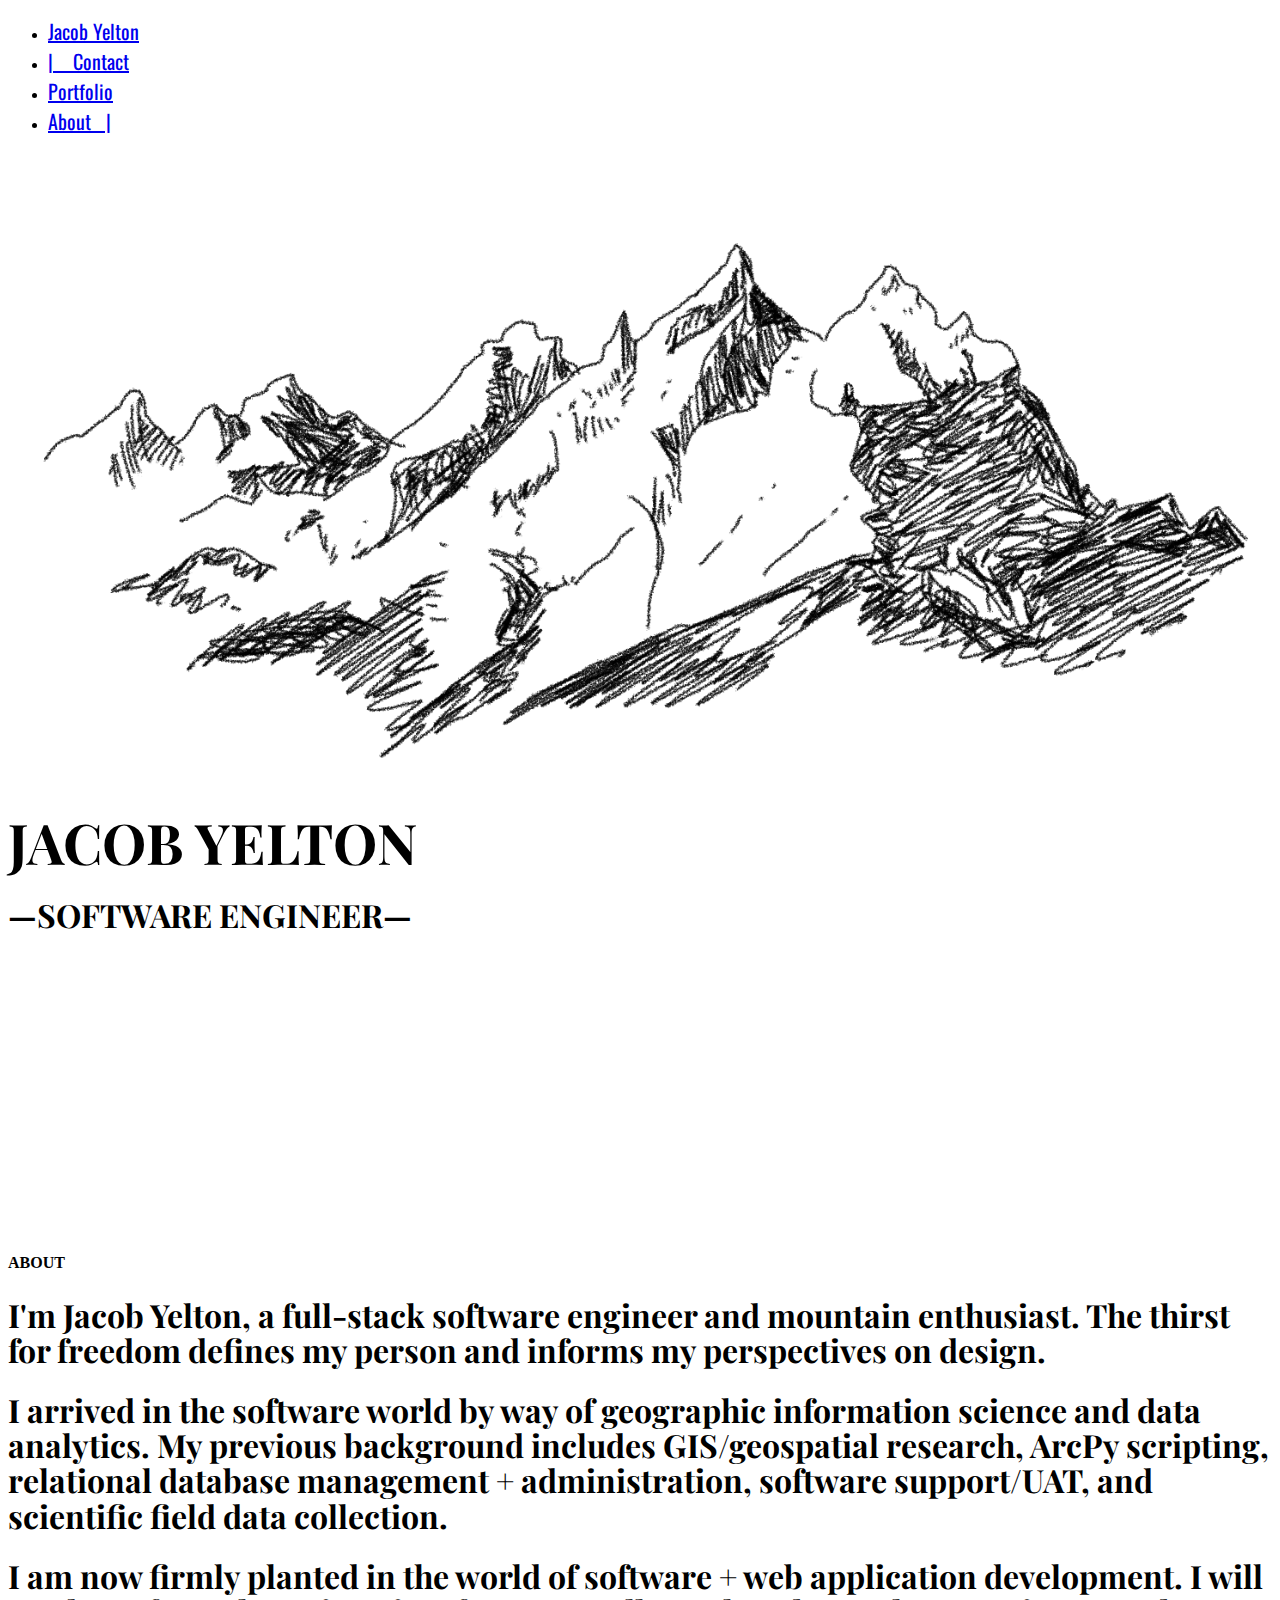
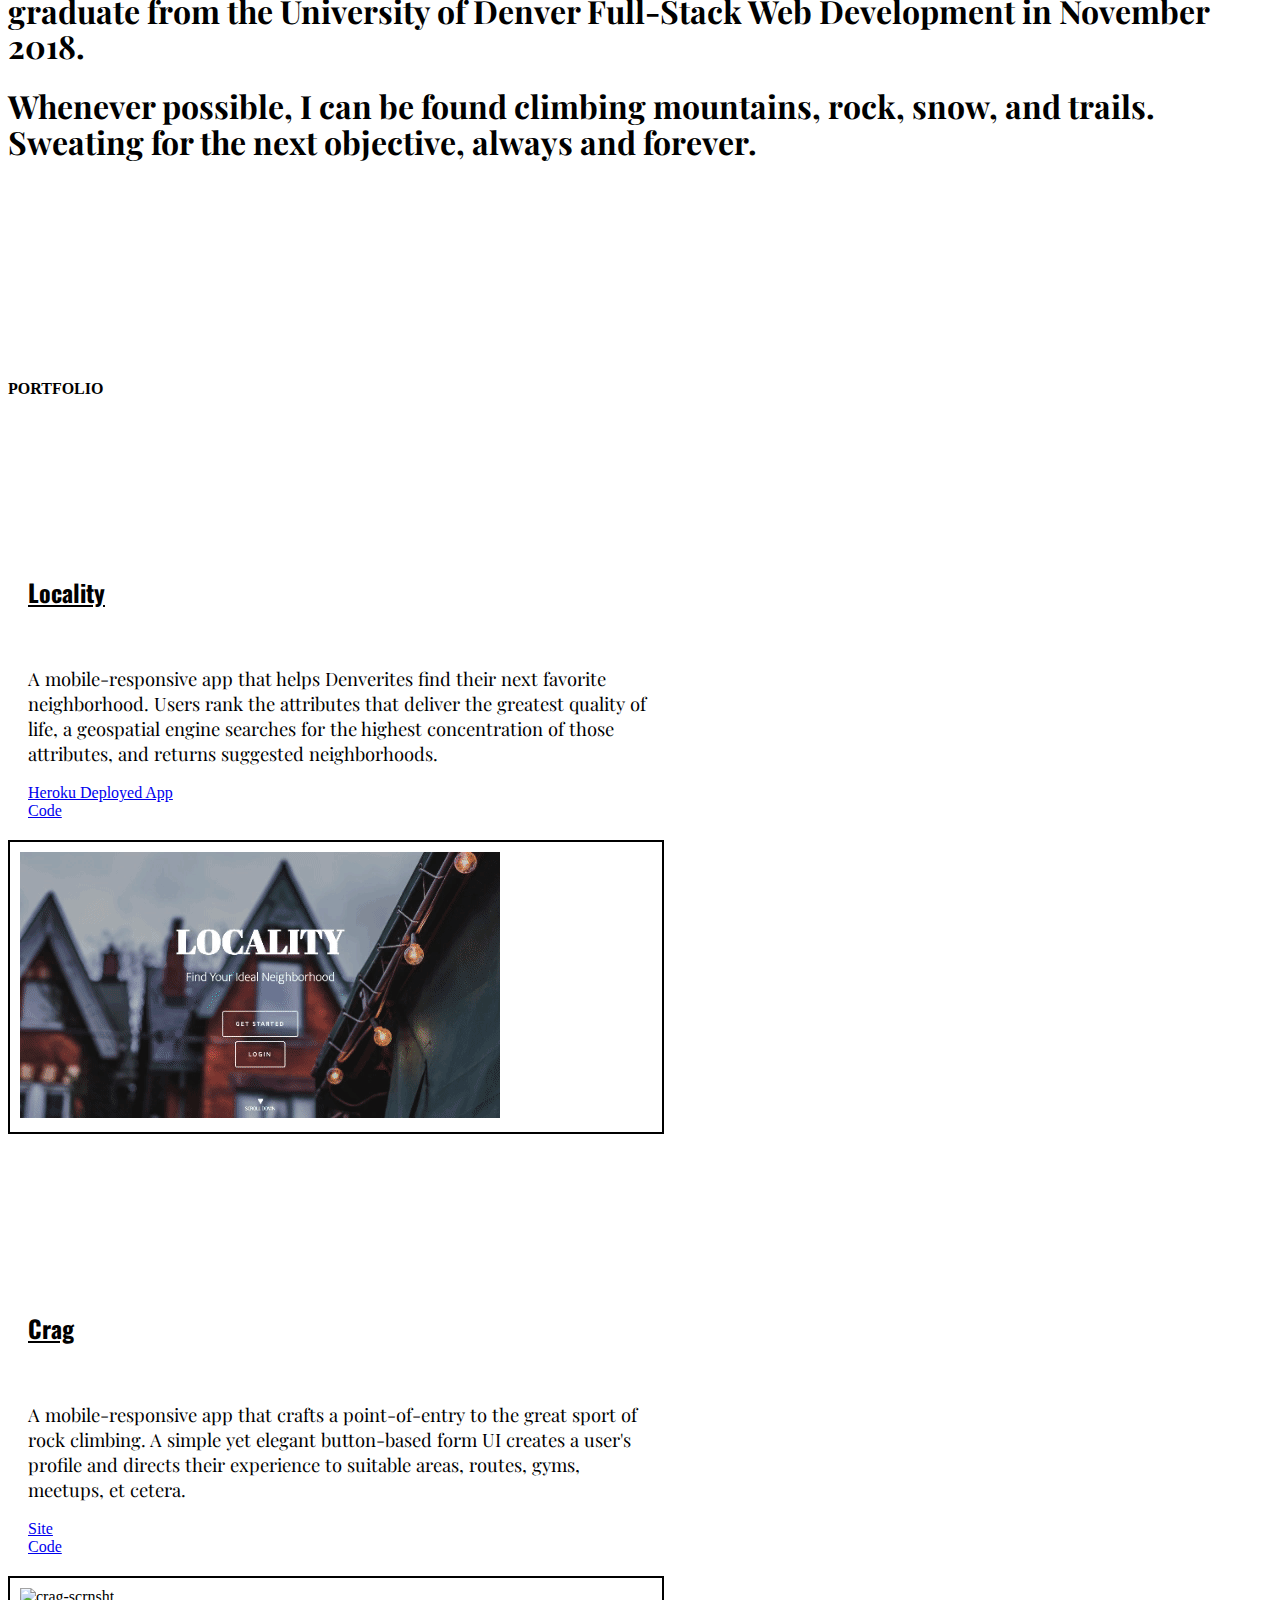
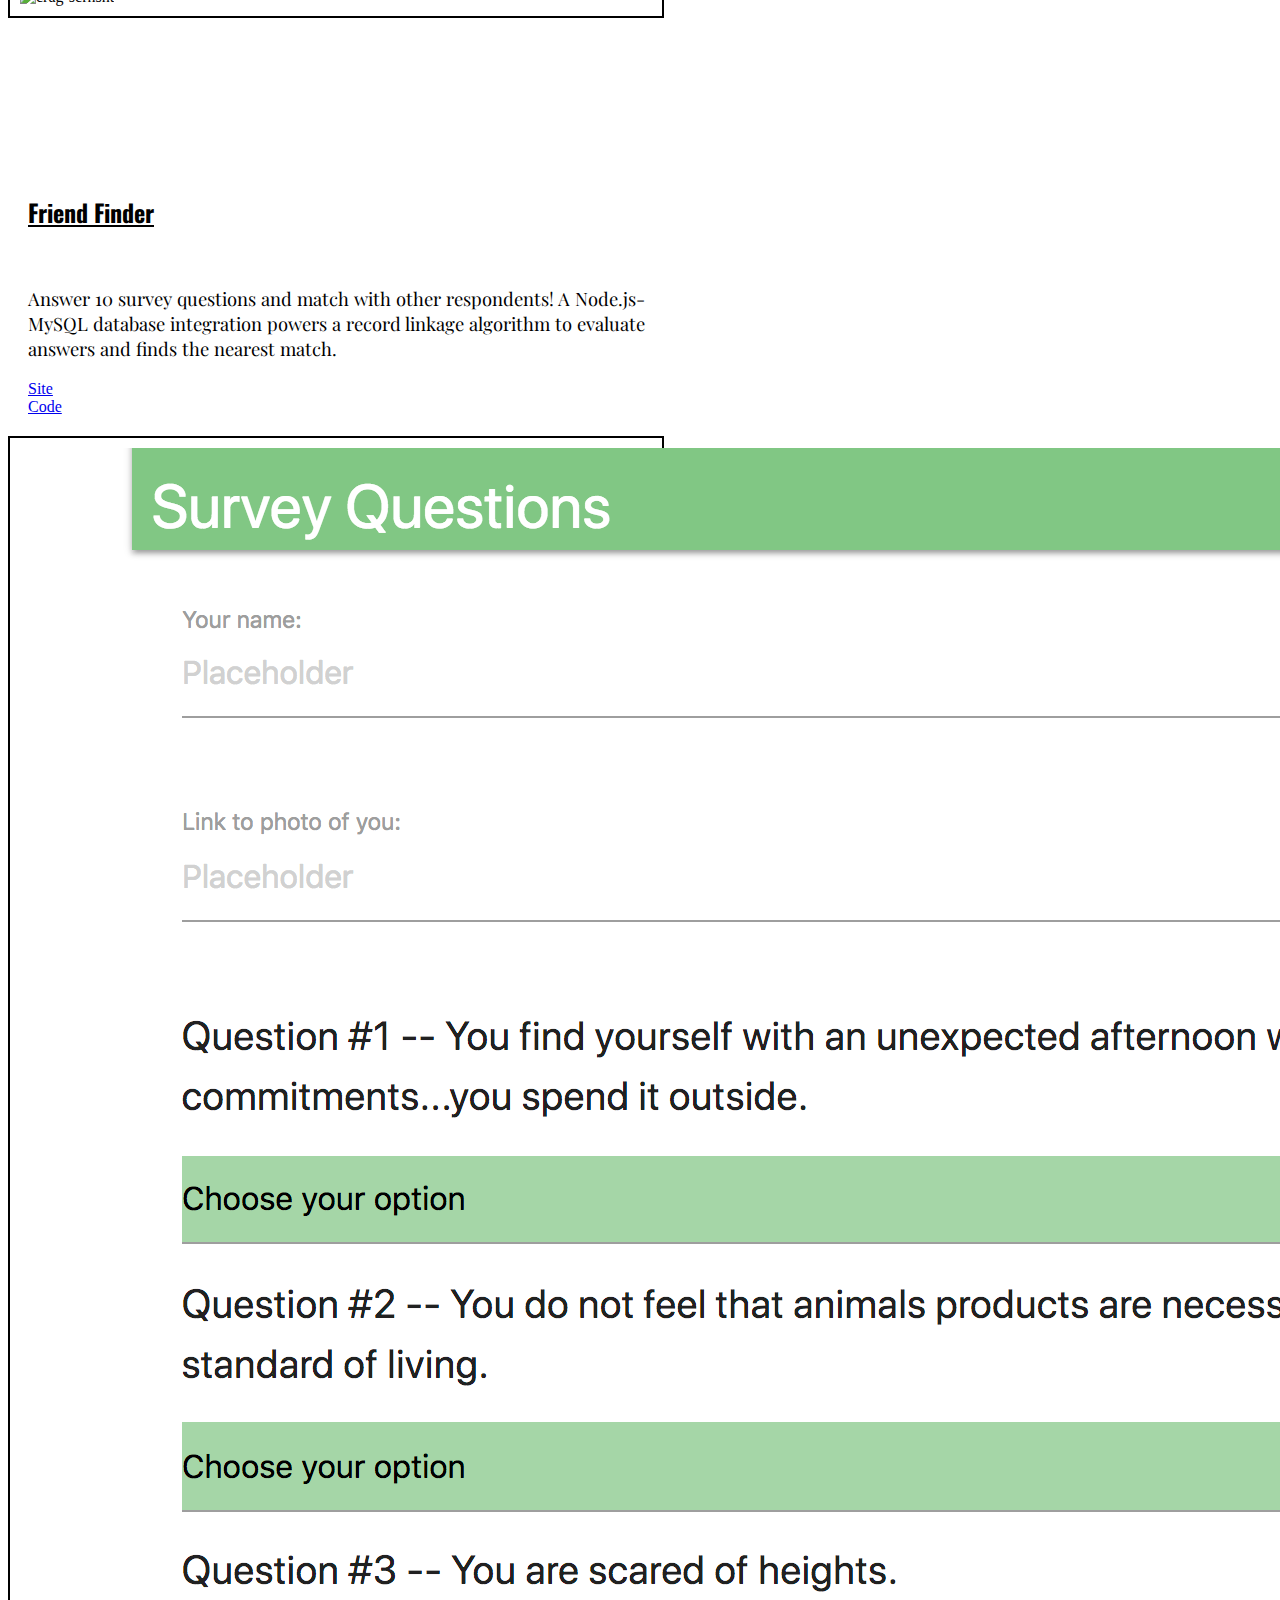
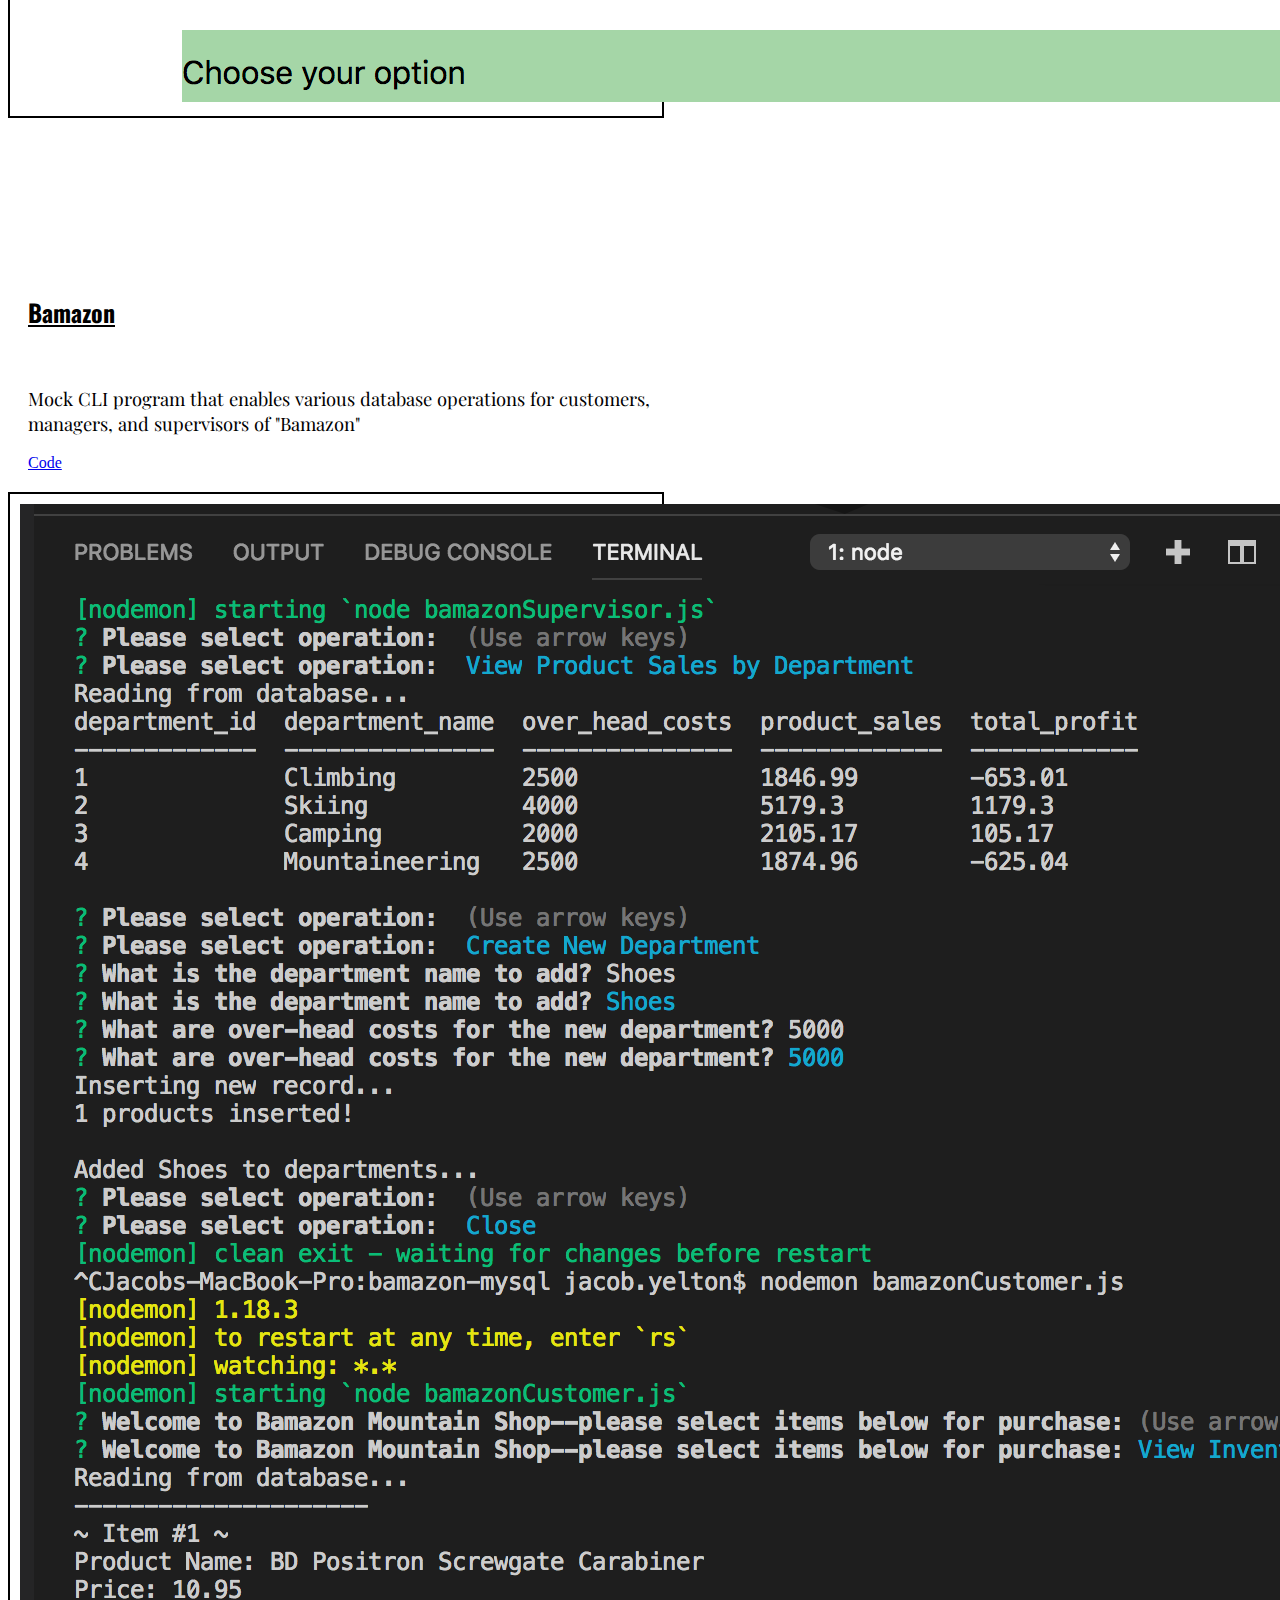
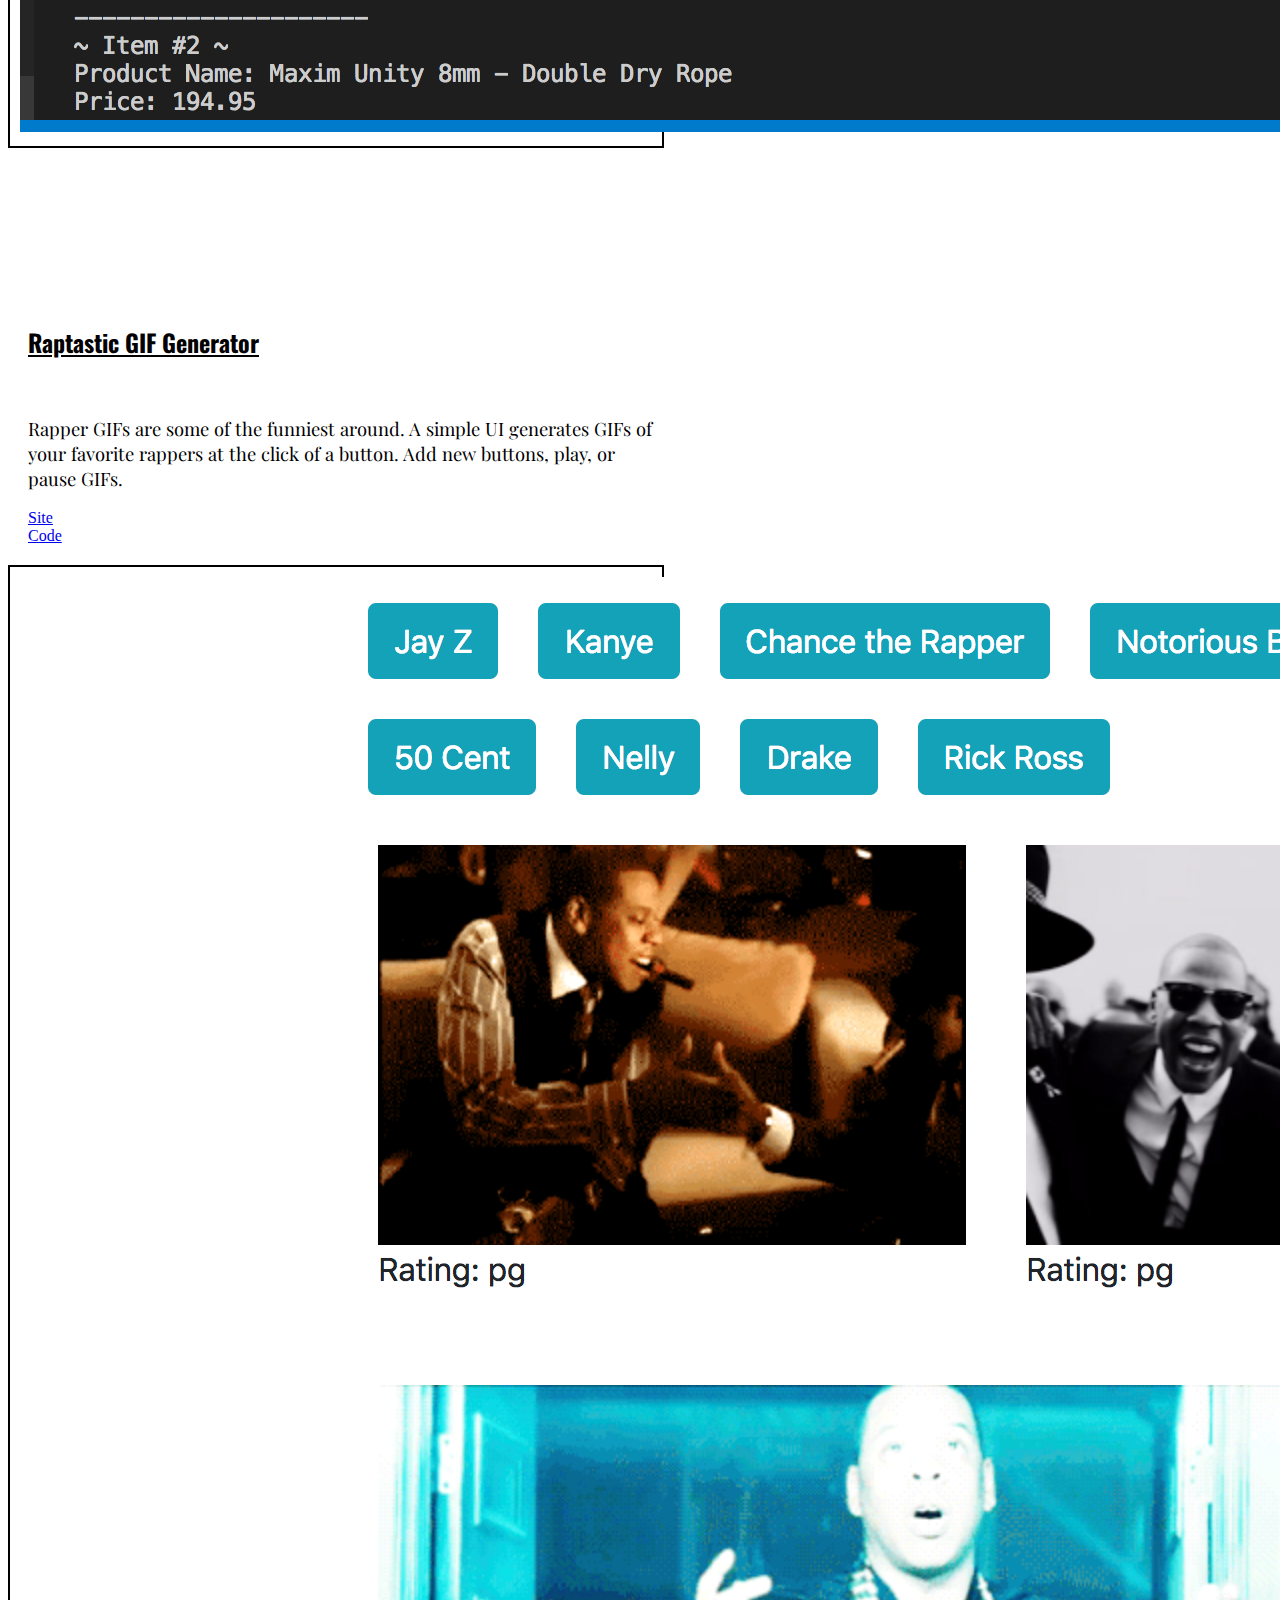
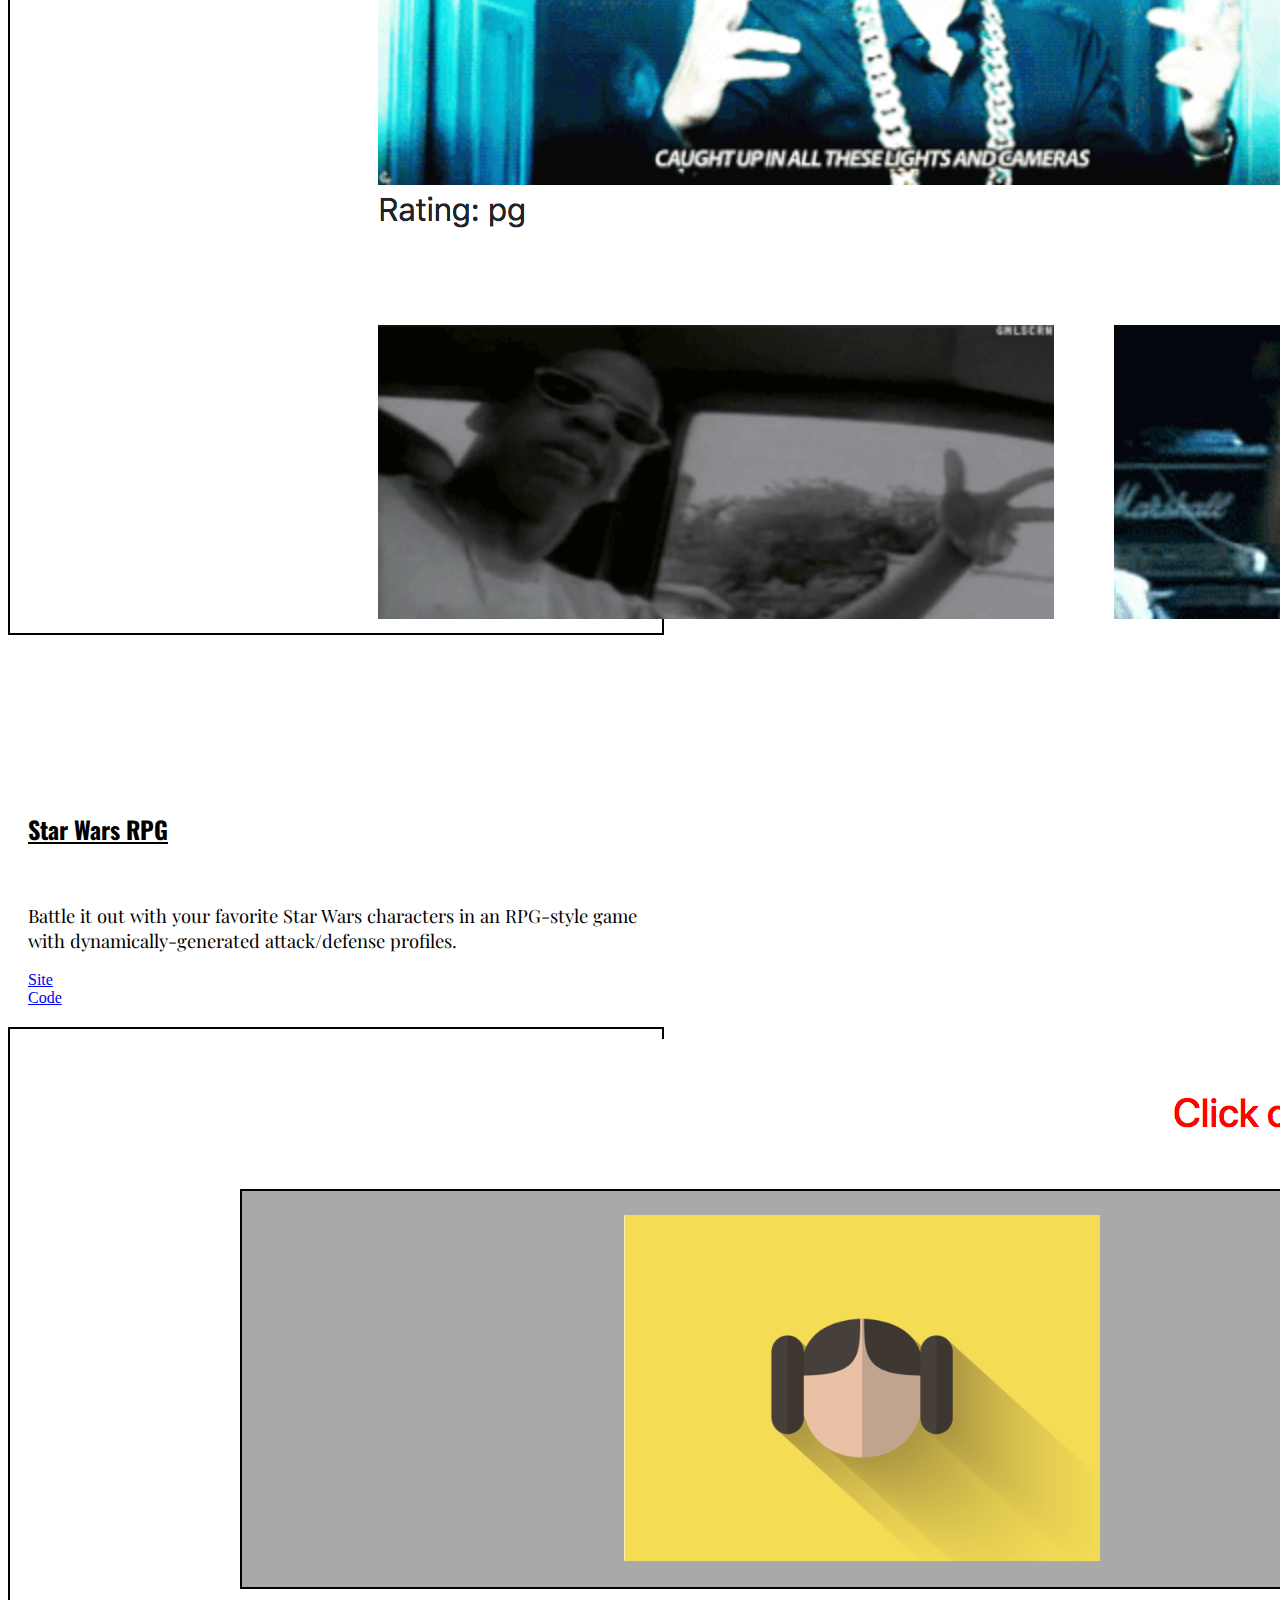
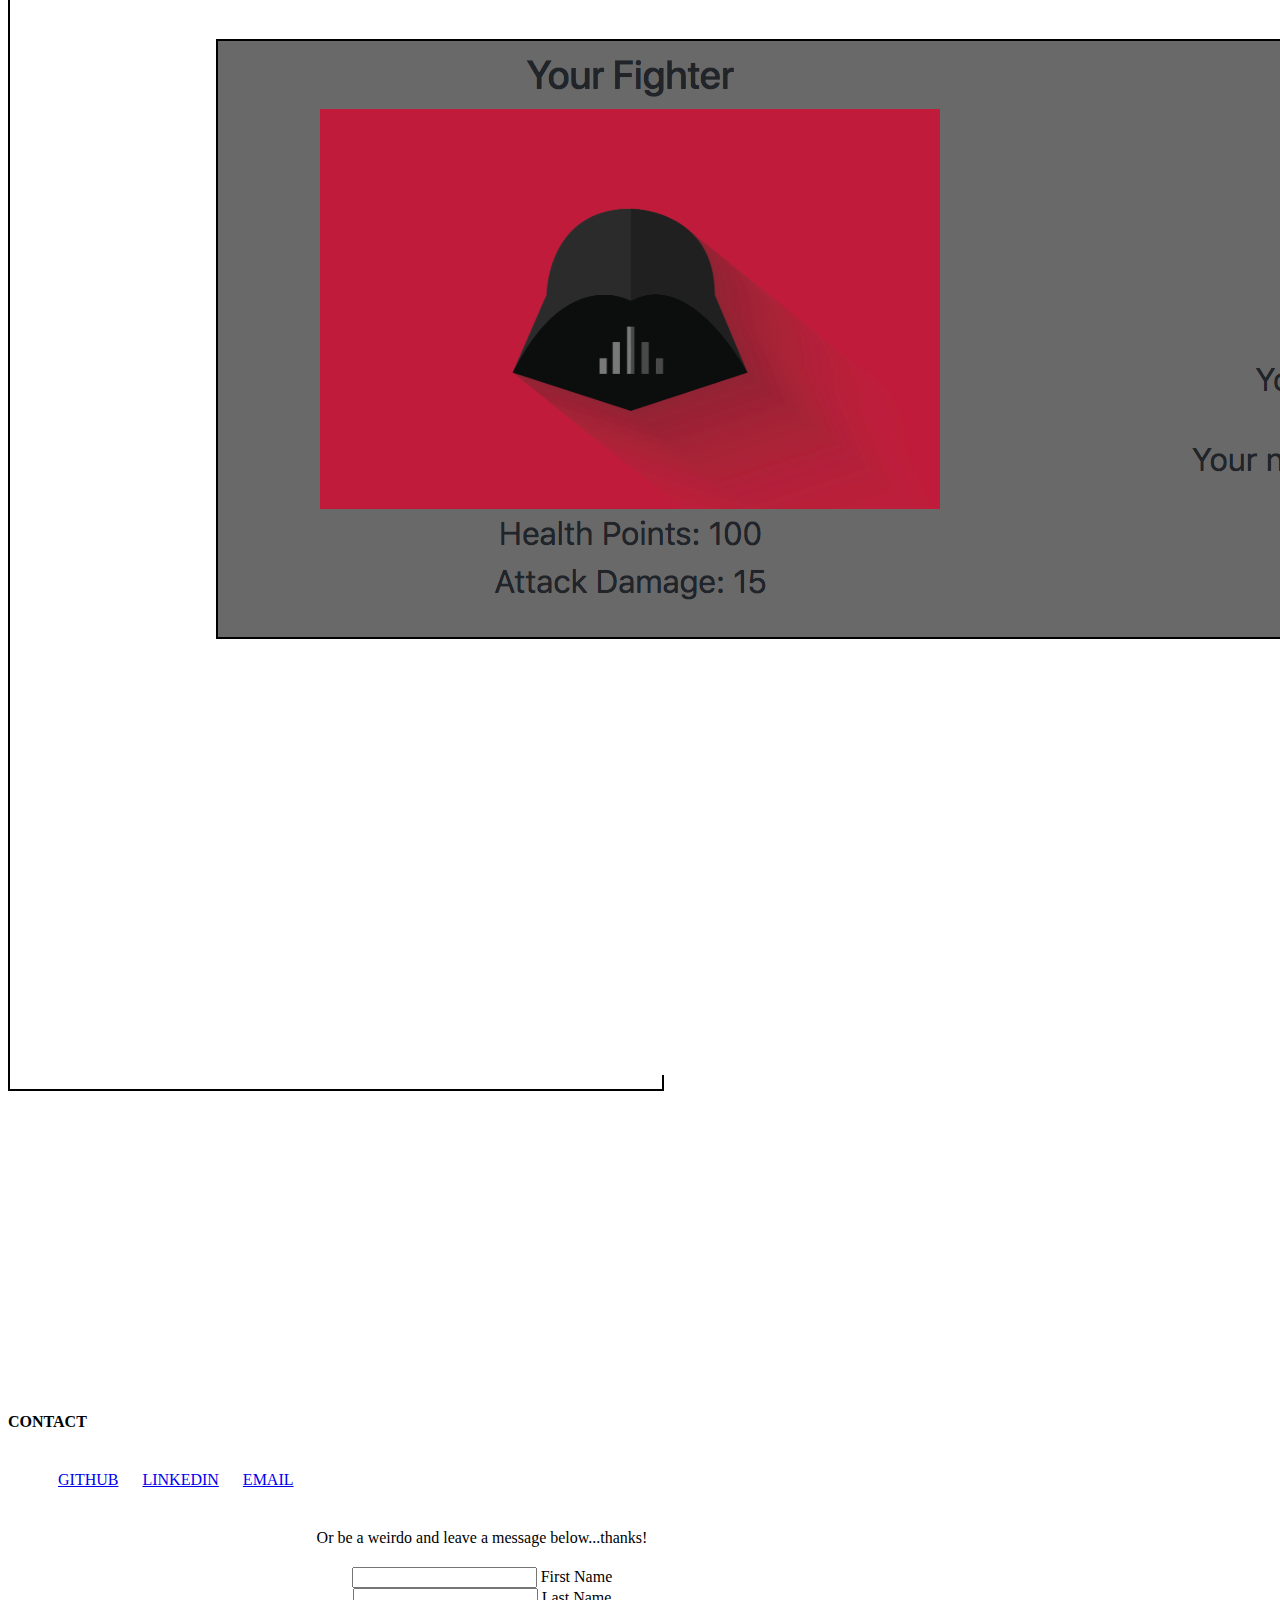
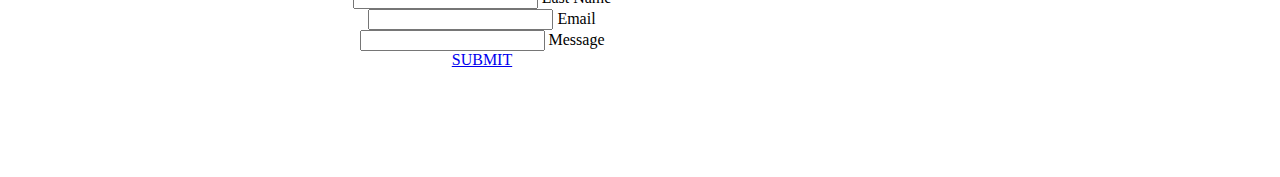
==== index.html @ 385e740d "Update index.html" ====
<!DOCTYPE html>
<html>
<head>
    <meta charset="utf-8" />
    <meta http-equiv="X-UA-Compatible" content="IE=edge">
    <title>Jacob Yelton</title>
    <meta name="viewport" content="width=device-width, initial-scale=1">
    <link rel="stylesheet" type="text/css" media="screen" href="main.css" />
    <link rel="stylesheet" href="https://cdnjs.cloudflare.com/ajax/libs/materialize/1.0.0-rc.2/css/materialize.min.css">
    <link href="https://fonts.googleapis.com/css?family=Playfair+Display|Oswald|Shrikhand" rel="stylesheet">
    <link rel="stylesheet" href="https://use.fontawesome.com/releases/v5.1.1/css/all.css" integrity="sha384-O8whS3fhG2OnA5Kas0Y9l3cfpmYjapjI0E4theH4iuMD+pLhbf6JI0jIMfYcK3yZ" crossorigin="anonymous">
    <script src="main.js"></script>
    <style>
    
        #intro-tagline,#mission-stmt { margin-top: 25px; }
        h1 { font-size: 3.5rem; line-height: 110%; margin: 0; font-family: "Playfair Display"; }
        h2 { font-size: 2rem; line-height: 110%; margin: 0; font-family: "Playfair Display"; }
        h6 { font-family: "Oswald"; font-size: 1.5rem; text-decoration: underline; }
        p { font-family: "Playfair Display"; font-size: 1.15rem; }
        #logo img { width: 100%;  margin-top: 50px;  }
        #nav-items a { font-size: 1.25rem; font-family: "Oswald"; }
        header { margin-bottom: 200px; }
        .project-box { margin: 100px 0px; }
        .project-desc { width: 50%;  padding: 20px;}
        .project-img { width: 50%; border: 0.15rem solid black; padding: 10px; }
        .section { padding: 100px 0px; }
        #form-wrapper { text-align: center; width: 75% }
        .contact-btns { margin: 40px; }
        .btn-large { margin: 10px; }
        #message-msg { border: 0.1rem solid black; }
        .chip { margin-bottom: 20px; }

    </style>
</head>
<body>

    <div id="site" class="container">
        <div id="nav-bar">
            <div class="wrapper white">
                <ul id="nav-items" class="center hide-on-med-and-down row">
                    <li><a href="#" class="left black-text col s2">Jacob Yelton</a></li>
                    <li><a href="#contact-section" class="right black-text col s1"><span>|&nbsp;&nbsp;&nbsp;&nbsp;</span>Contact</a></li>
                    <li><a href="#porfolio-section" class="right black-text col s1">Portfolio</a></li>
                    <li><a href="#about-section" class="right black-text col s1">About<span>&nbsp;&nbsp;&nbsp;|</span></a></li>
                </ul>
            </div>
        </div>
        <div id="logo">
            <img src="./assets/images/teton_art.png" alt="#">
        </div>
        <header class="intro-section center">
            <h1 id="greeting">JACOB YELTON</h1>
            <h2 id="intro-tagline">&mdash;SOFTWARE ENGINEER&mdash;</h2>
        </header>
        <div id="about-section" class="row section">
            <h4 class=" section-header center">ABOUT</h4>
            <div class="col s10">
                <h2 id="intro-tagline">I'm Jacob Yelton, a full-stack software engineer and mountain enthusiast. The thirst for freedom defines my person and informs my perspectives on design.</h2>
                <h2 id="intro-tagline">I arrived in the software world by way of geographic information science and data analytics. My previous background includes GIS/geospatial research, ArcPy scripting, relational database management + administration, software support/UAT, and scientific field data collection.</h2>
                <h2 id="intro-tagline">I am now firmly planted in the world of software + web application development. I will graduate from the University of Denver Full-Stack Web Development in November 2018.</h2>
                <h2 id="intro-tagline">Whenever possible, I can be found climbing mountains, rock, snow, and trails. Sweating for the next objective, always and forever.</h2>
            </div>
        </div>
        <div id="porfolio-section" class="section">
            <h4 class="section-header center">PORTFOLIO</h4>
            <div class="project-box row">
                <div class="project-desc left">
                    <h6>Locality</h6>
                    <p>A mobile-responsive app that helps Denverites find their next favorite neighborhood. Users rank the attributes that deliver the greatest quality of life, a geospatial engine searches for the highest concentration of those attributes, and returns suggested neighborhoods.</p>
                    <a href="https://locality-app.herokuapp.com">Heroku Deployed App</a>
                        <br>
                    <a href="https://locality-app.herokuapp.com">Code</a>
                </div>
                <div class="project-img right valign-wrapper">
                    <img src="./assets/images/locality.gif" alt="crag-scrnsht" class="responsive-img">
                </div>
            </div>
            <div class="project-box row">
                <div class="project-desc right">
                    <h6>Crag</h6>
                    <p>A mobile-responsive app that crafts a point-of-entry to the great sport of rock climbing. A simple yet elegant button-based form UI creates a user's profile and directs their experience to suitable areas, routes, gyms, meetups, et cetera.</p>
                    <a href="https://jyelton4.github.io/crag-app/">Site</a>
                        <br>
                    <a href="https://github.com/jyelton4/locality-app-prd">Code</a>
                </div>
                <div class="project-img right valign-wrapper">
                    <img src="./assets/images/crag-scrnsht.png" alt="crag-scrnsht" class="responsive-img">
                </div>
            </div>
            <div class="project-box row">
                <div class="project-desc left">
                    <h6>Friend Finder</h6>
                    <p>Answer 10 survey questions and match with other respondents! A Node.js-MySQL database integration powers a record linkage algorithm to evaluate answers and finds the nearest match.</p>
                    <a href="https://fathomless-beach-88767.herokuapp.com/">Site</a>
                        <br>
                    <a href="https://github.com/jyelton4/friend-finder-app">Code</a>
                </div>
                <div class="project-img right valign-wrapper">
                    <img src="./assets/images/friend-finder-scrnsht.png" alt="ff-scrnsht" class="responsive-img">
                </div>
            </div>
            <div class="project-box row">
                <div class="project-desc right">
                    <h6>Bamazon</h6>
                    <p>Mock CLI program that enables various database operations for customers, managers, and supervisors of "Bamazon"</p>
                    <a href="https://github.com/jyelton4/bamazon-mysql">Code</a>
                </div>
                <div class="project-img right valign-wrapper">
                    <img src="./assets/images/bamazon-scrnsht.png" alt="bamazon-scrnsht" class="responsive-img">
                </div>
            </div>
            <div class="project-box row">
                <div class="project-desc left">
                    <h6>Raptastic GIF Generator</h6>
                    <p>Rapper GIFs are some of the funniest around. A simple UI generates GIFs of your favorite rappers at the click of a button. Add new buttons, play, or pause GIFs.</p>
                    <a href="https://jyelton4.github.io/GifTastic-app/">Site</a>
                        <br>
                    <a href="https://github.com/jyelton4/GifTastic-app">Code</a>
                </div>
                <div class="project-img left valign-wrapper">
                    <img src="./assets/images/giftastic-app-scrnsht.png" alt="gif-gen-scrnsht" class="responsive-img">
                </div>
            </div>
            <div class="project-box row">
                <div class="project-desc right">
                    <h6>Star Wars RPG</h6>
                    <p>Battle it out with your favorite Star Wars characters in an RPG-style game with dynamically-generated attack/defense profiles.</p>
                    <a href="https://jyelton4.github.io/star-wars-rpg/">Site</a>
                        <br>
                    <a href="https://github.com/jyelton4/star-wars-rpg">Code</a>
                </div>
                <div class="project-img right valign-wrapper">
                    <img src="./assets/images/star-wars-rpg-scrnsht.png" alt="rpg-scrnsht" class="responsive-img">
                </div>
            </div>
        </div>
        <div id="contact-section" class="section">
            <h4 class="section-header center">CONTACT</h4>
            <div class="contact-btns center">
                <a id="github-btn" class="waves-effect waves-light btn-large grey darken-3" href="https://github.com/jyelton4" target="_blank">
                <i class="fab fa-github-square"></i> GITHUB</a>

                <a id="linkedin-btn" class="waves-effect waves-light btn-large grey darken-3" href="https://www.linkedin.com/in/jacobyelton/" target="_blank">
                <i class="fab fa-linkedin"></i>LINKEDIN</a>

                <a id="email-btn" class="waves-effect waves-light btn-large grey darken-3" href="mailto:jyelton2040@gmail.com">
                <i class="fa fa-envelope"></i>EMAIL</a>
            </div>
            <div class="row" id="form-wrapper">
                <form class="col s12">
                    <div class="chip">Or be a weirdo and leave a message below...thanks!</div>
                    <div class="row">
                        <div class="input-field col s6">
                            <input id="first_name" type="text" class="validate">
                            <label for="first_name">First Name</label>
                        </div>
                        <div class="input-field col s6">
                            <input id="last_name" type="text" class="validate">
                            <label for="last_name">Last Name</label>
                        </div>
                    </div>
                    <div class="row">
                        <div class="input-field col s12">
                            <input id="email" type="email" class="validate">
                            <label for="email">Email</label>
                        </div>
                    </div>
                    <div class="row">
                        <div class="input-field col s12">
                            <input id="message" type="text" class="validate">
                            <label for="message">Message</label>
                        </div>
                    </div>
                    <div class="row">
                        <a id="submit-msg-btn" class="waves-effect waves-light btn-large grey darken-3" href="#">SUBMIT</a>
                    </div>
                </form>
            </div>
        </div>
    </div>

    <script src="https://code.jquery.com/jquery-3.3.1.slim.js" integrity="sha256-fNXJFIlca05BIO2Y5zh1xrShK3ME+/lYZ0j+ChxX2DA=" crossorigin="anonymous"></script>
    <script src="https://cdnjs.cloudflare.com/ajax/libs/materialize/1.0.0-rc.2/js/materialize.min.js"></script>

</body>
</html>
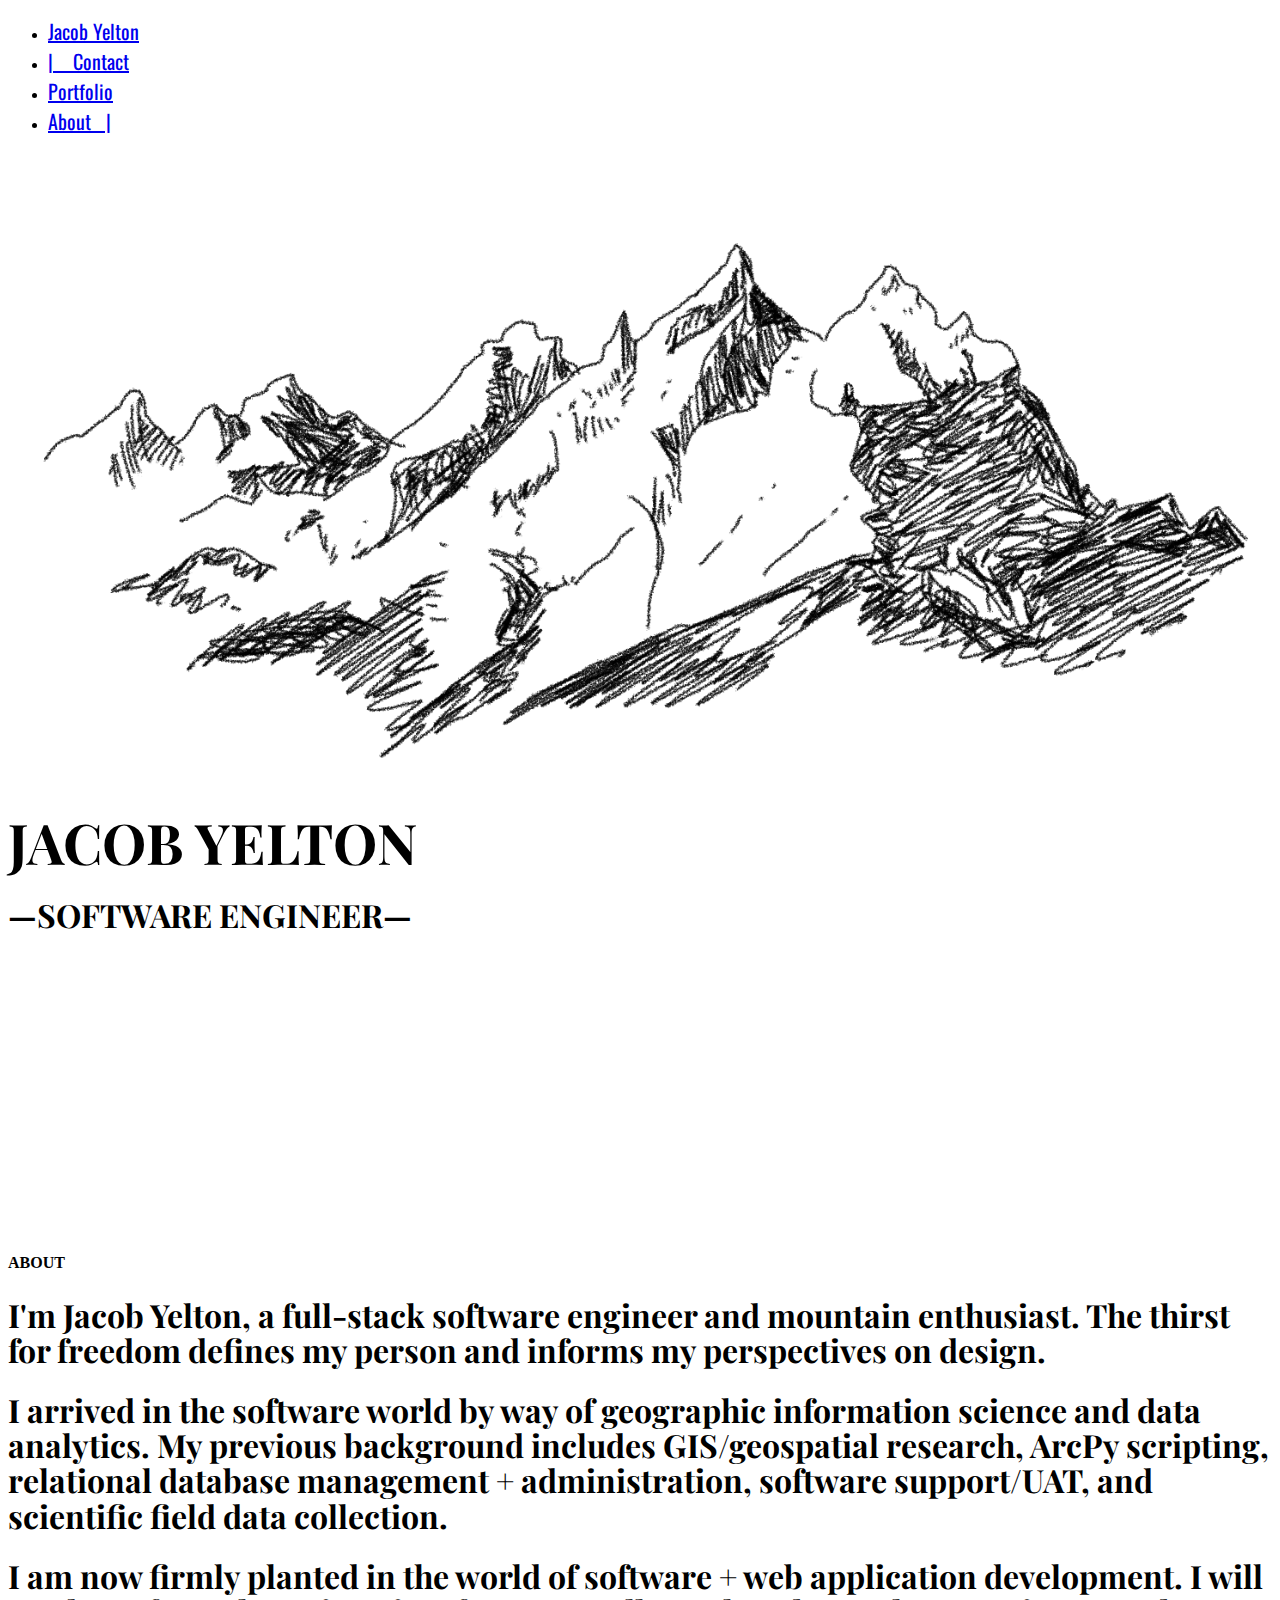
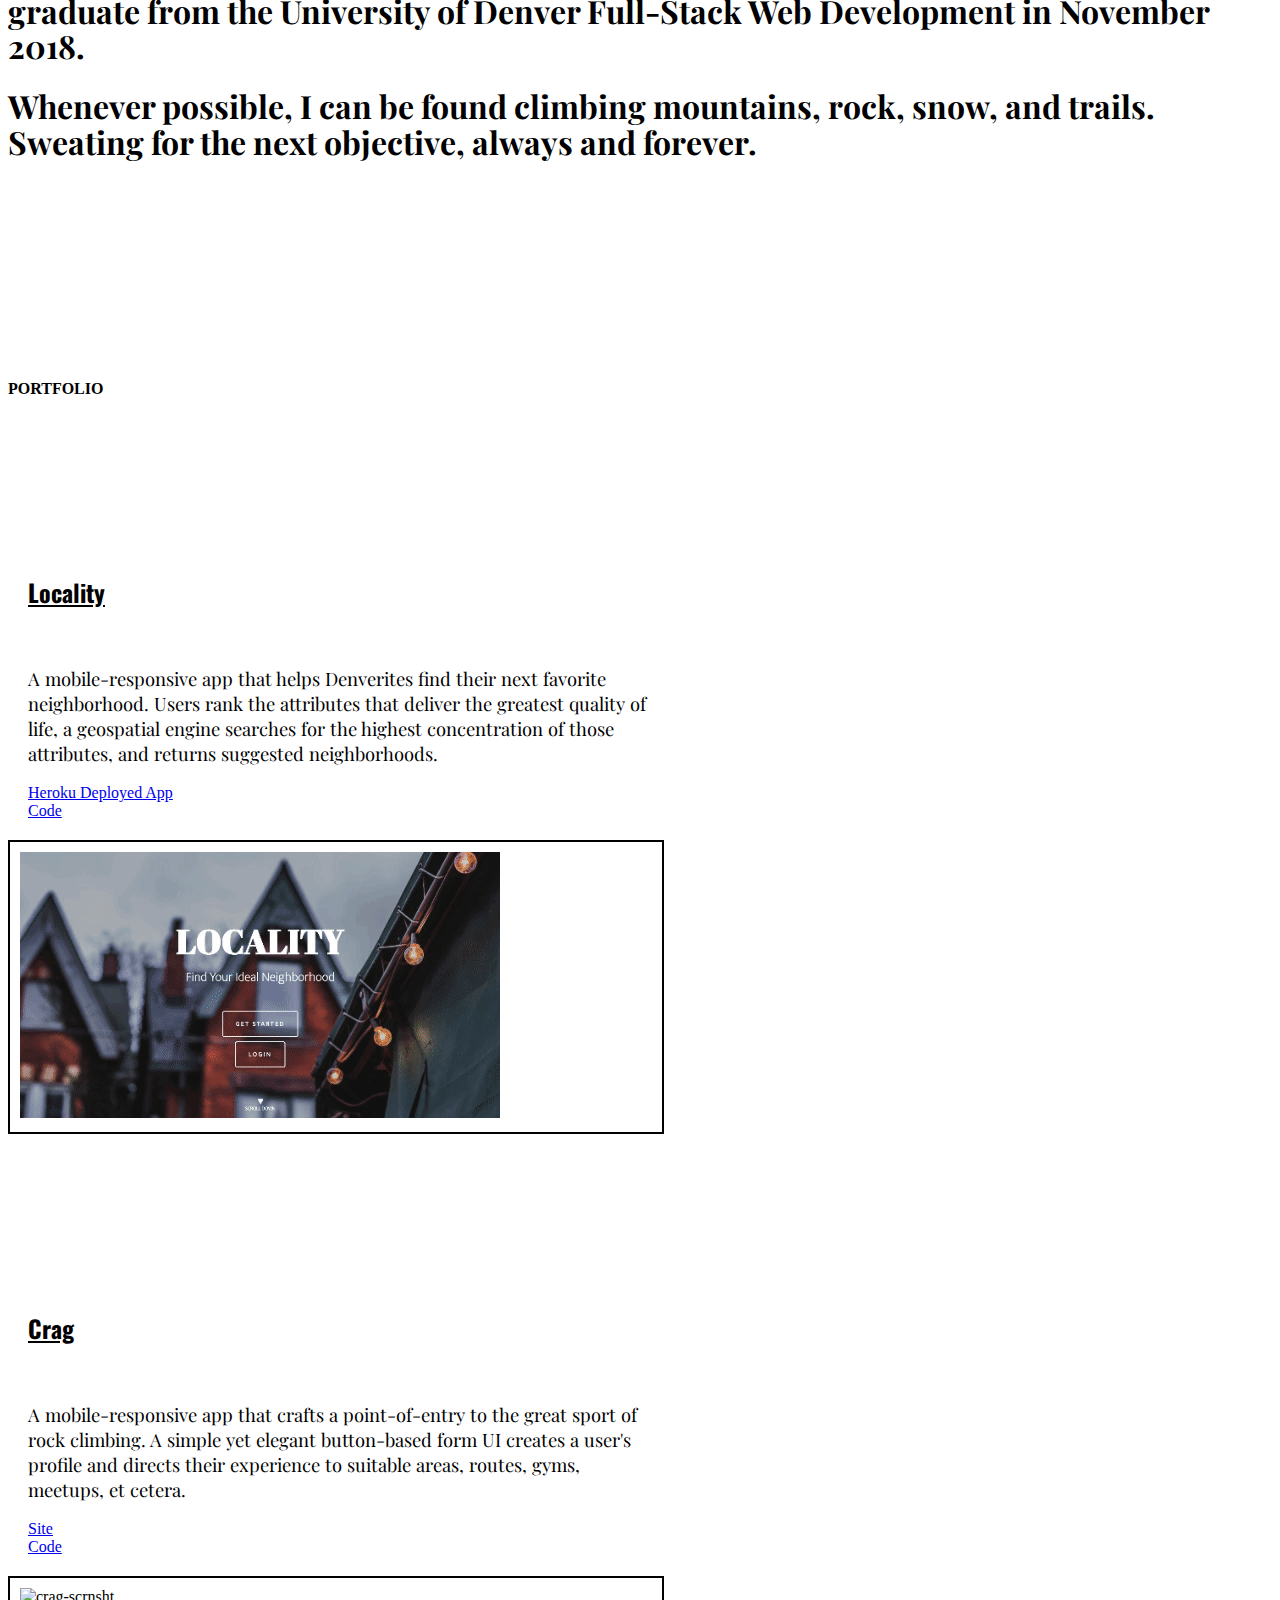
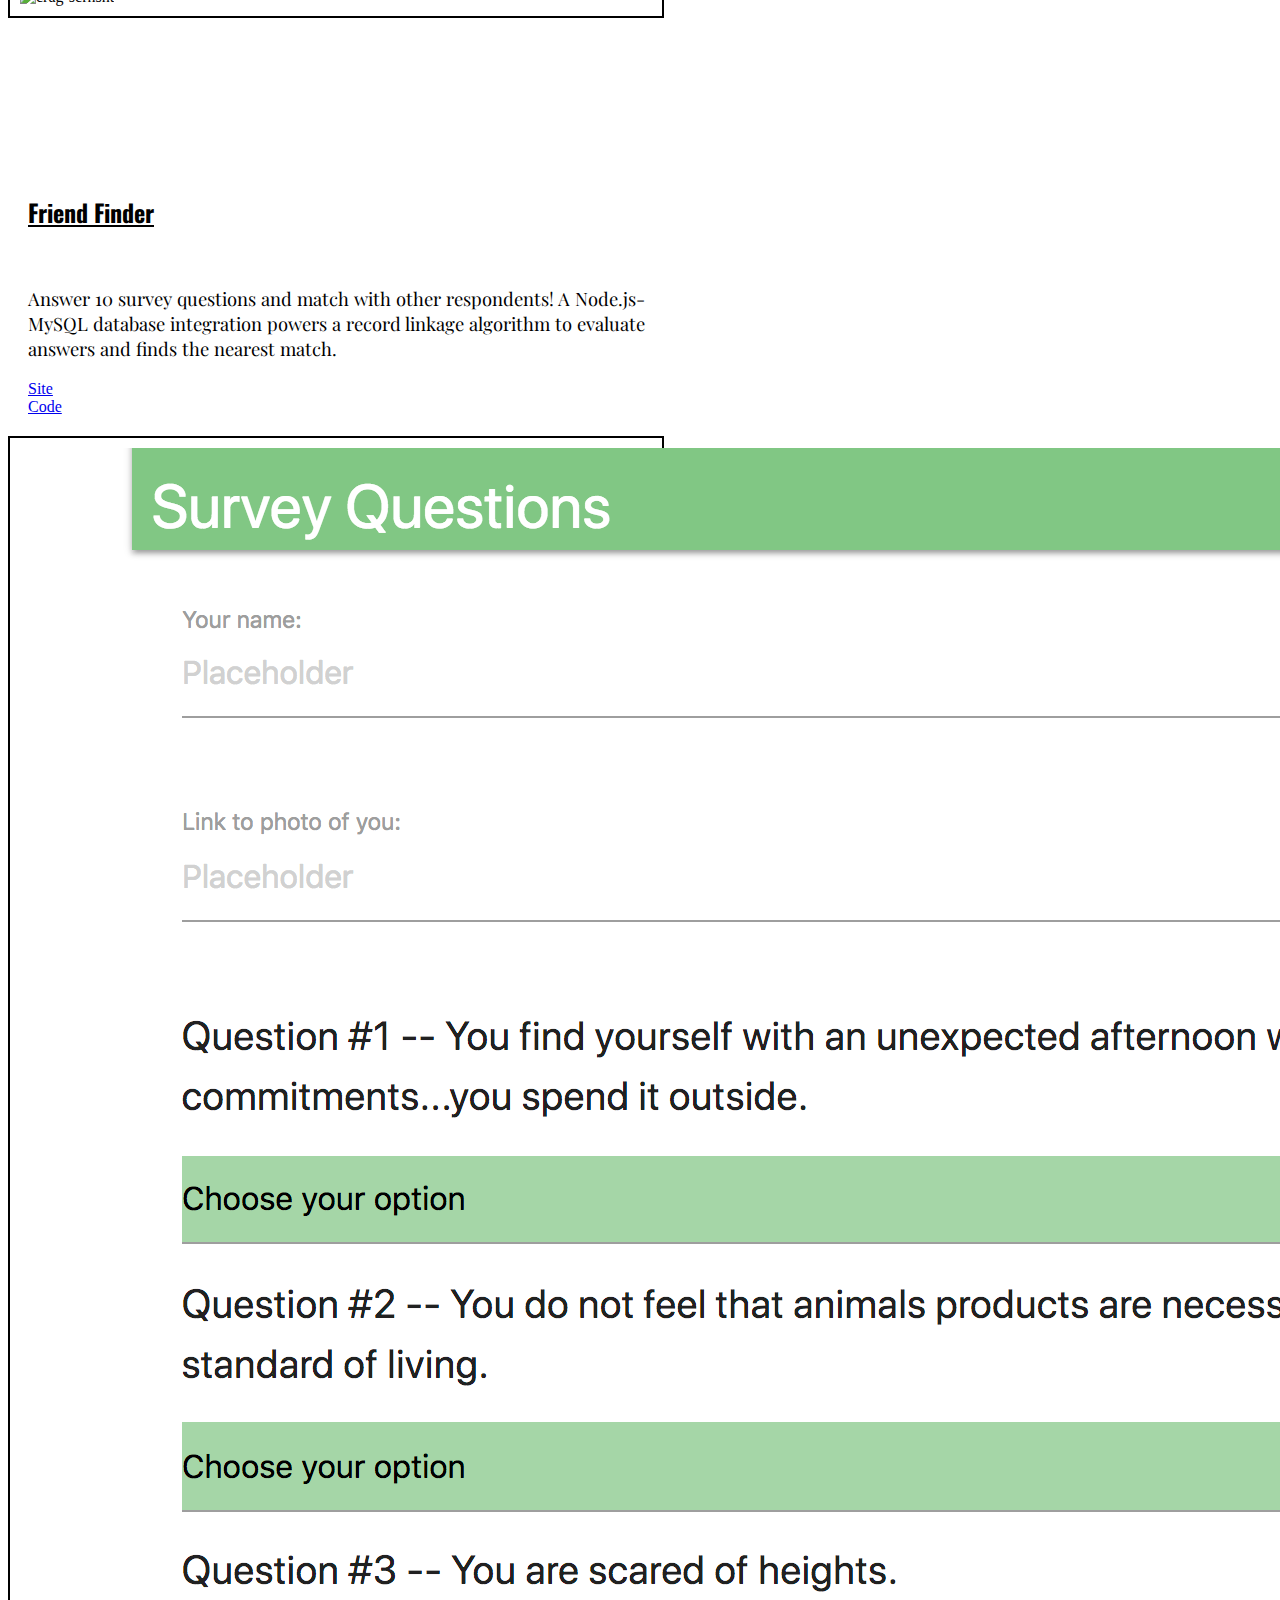
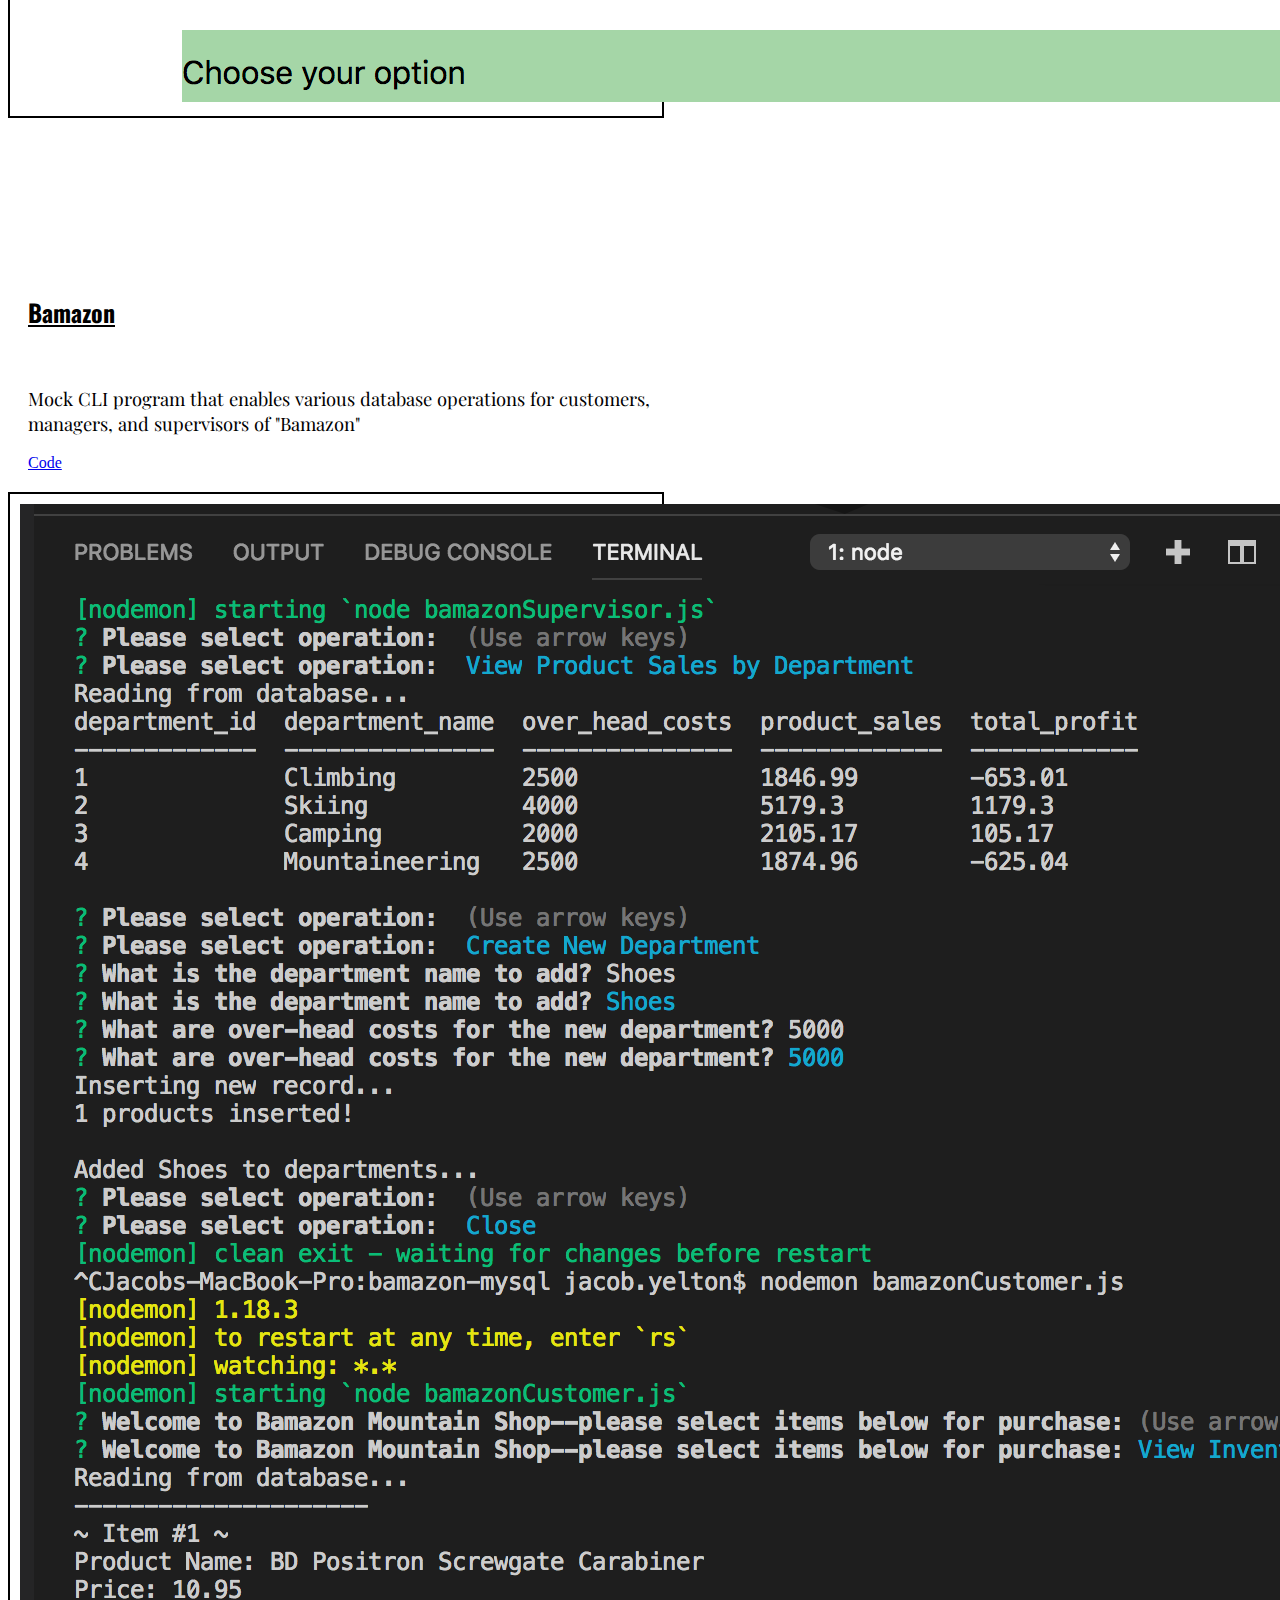
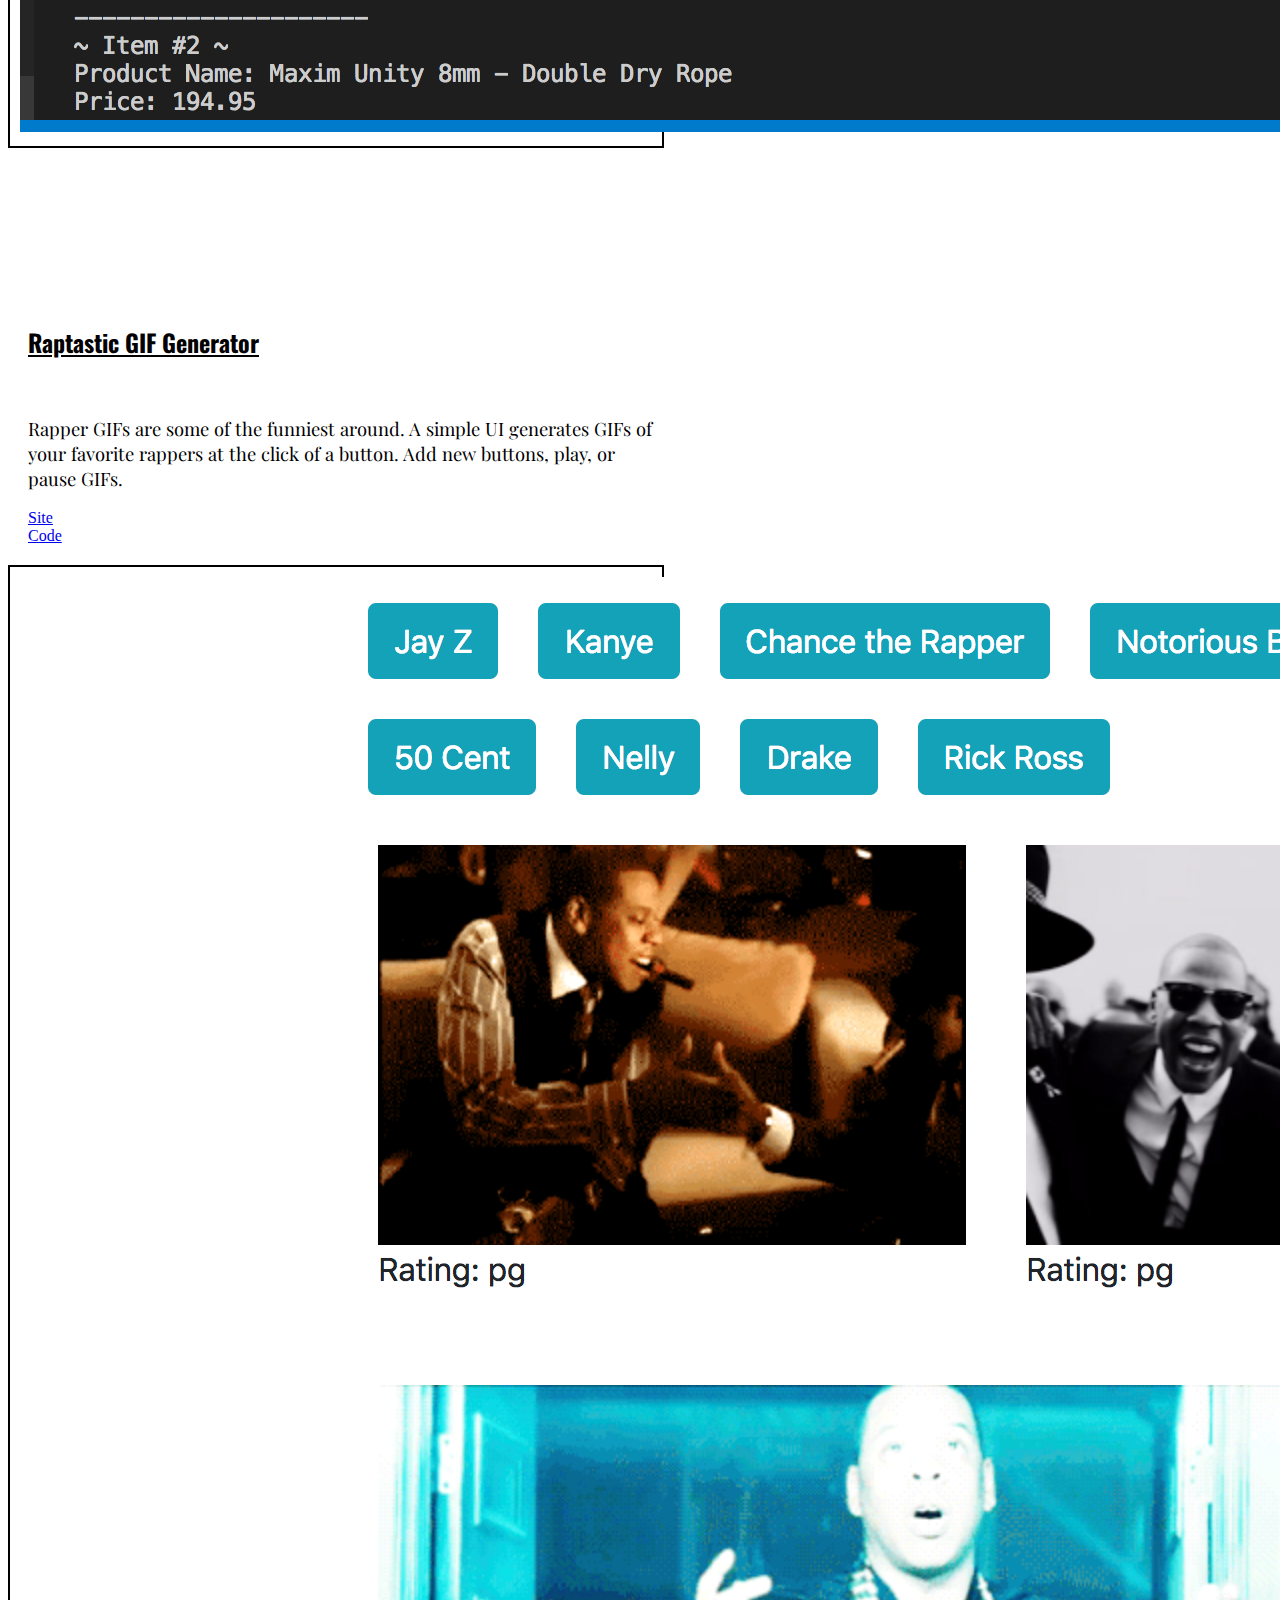
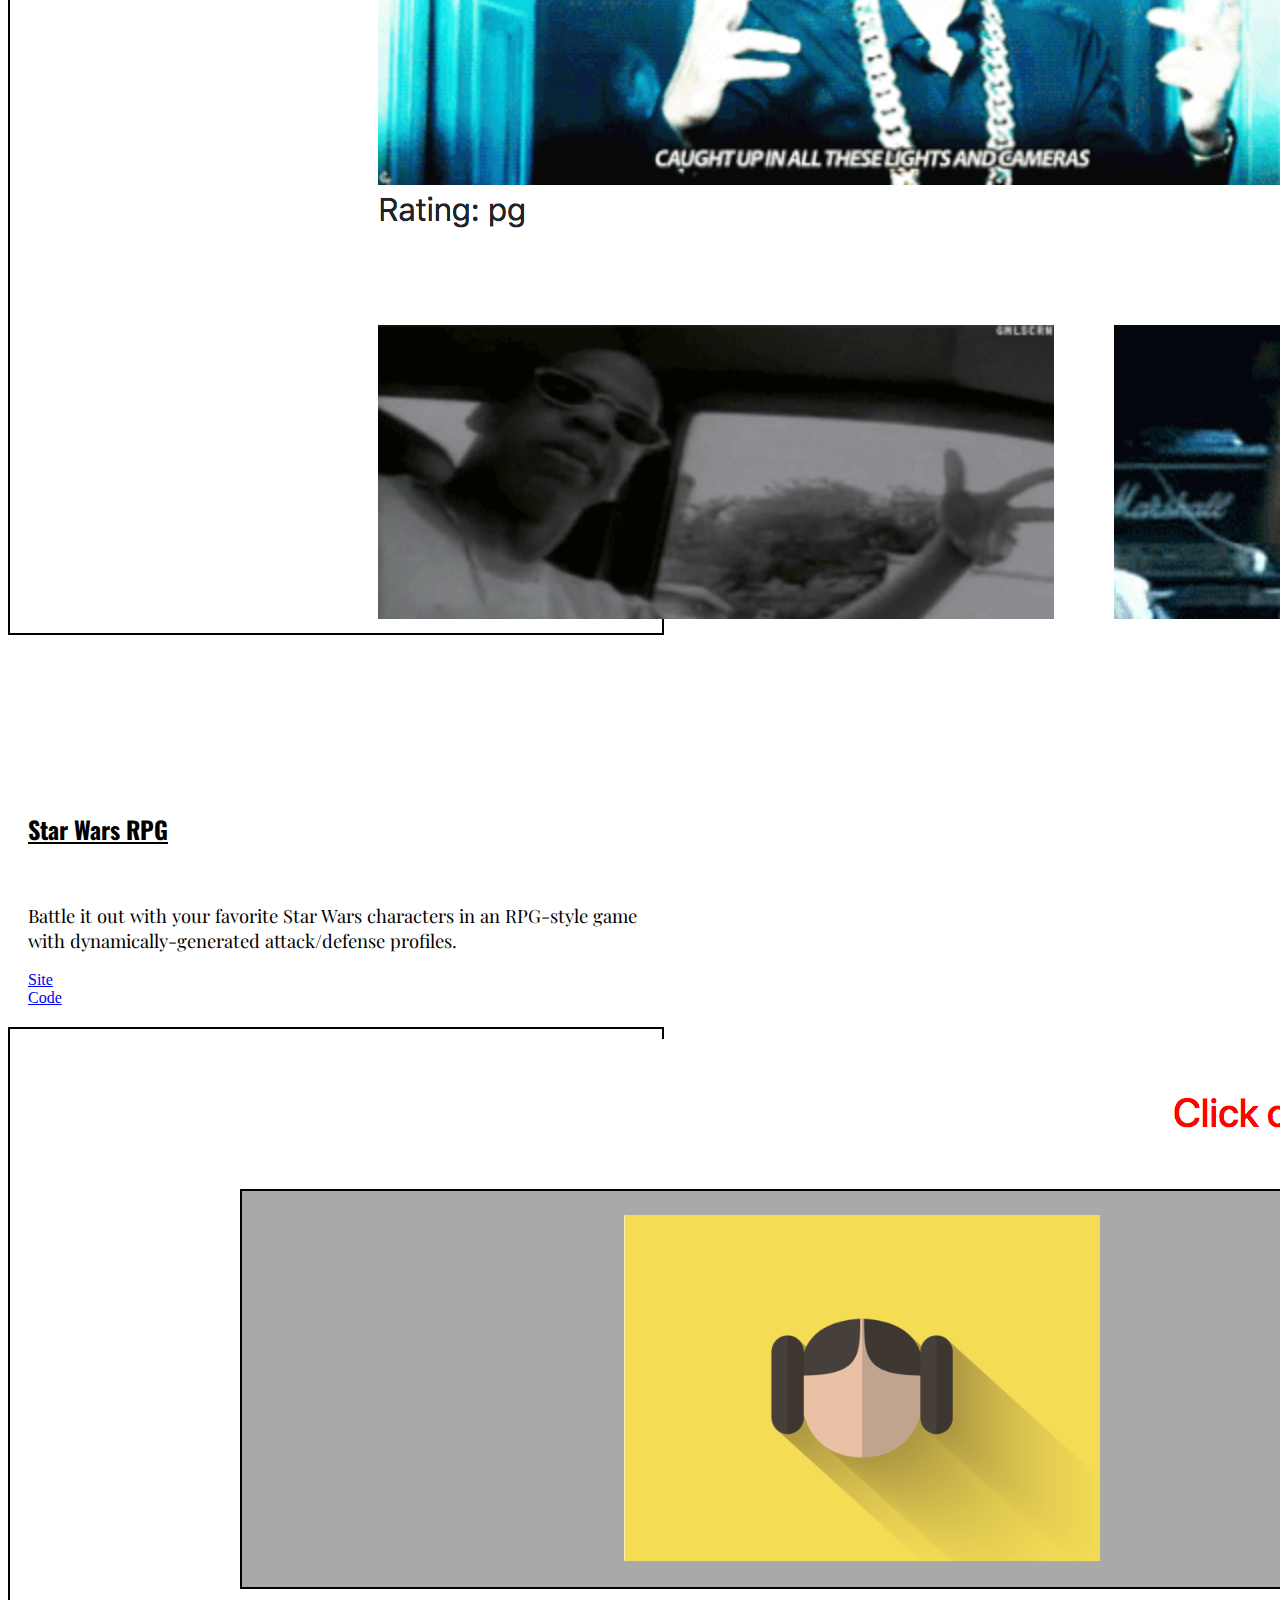
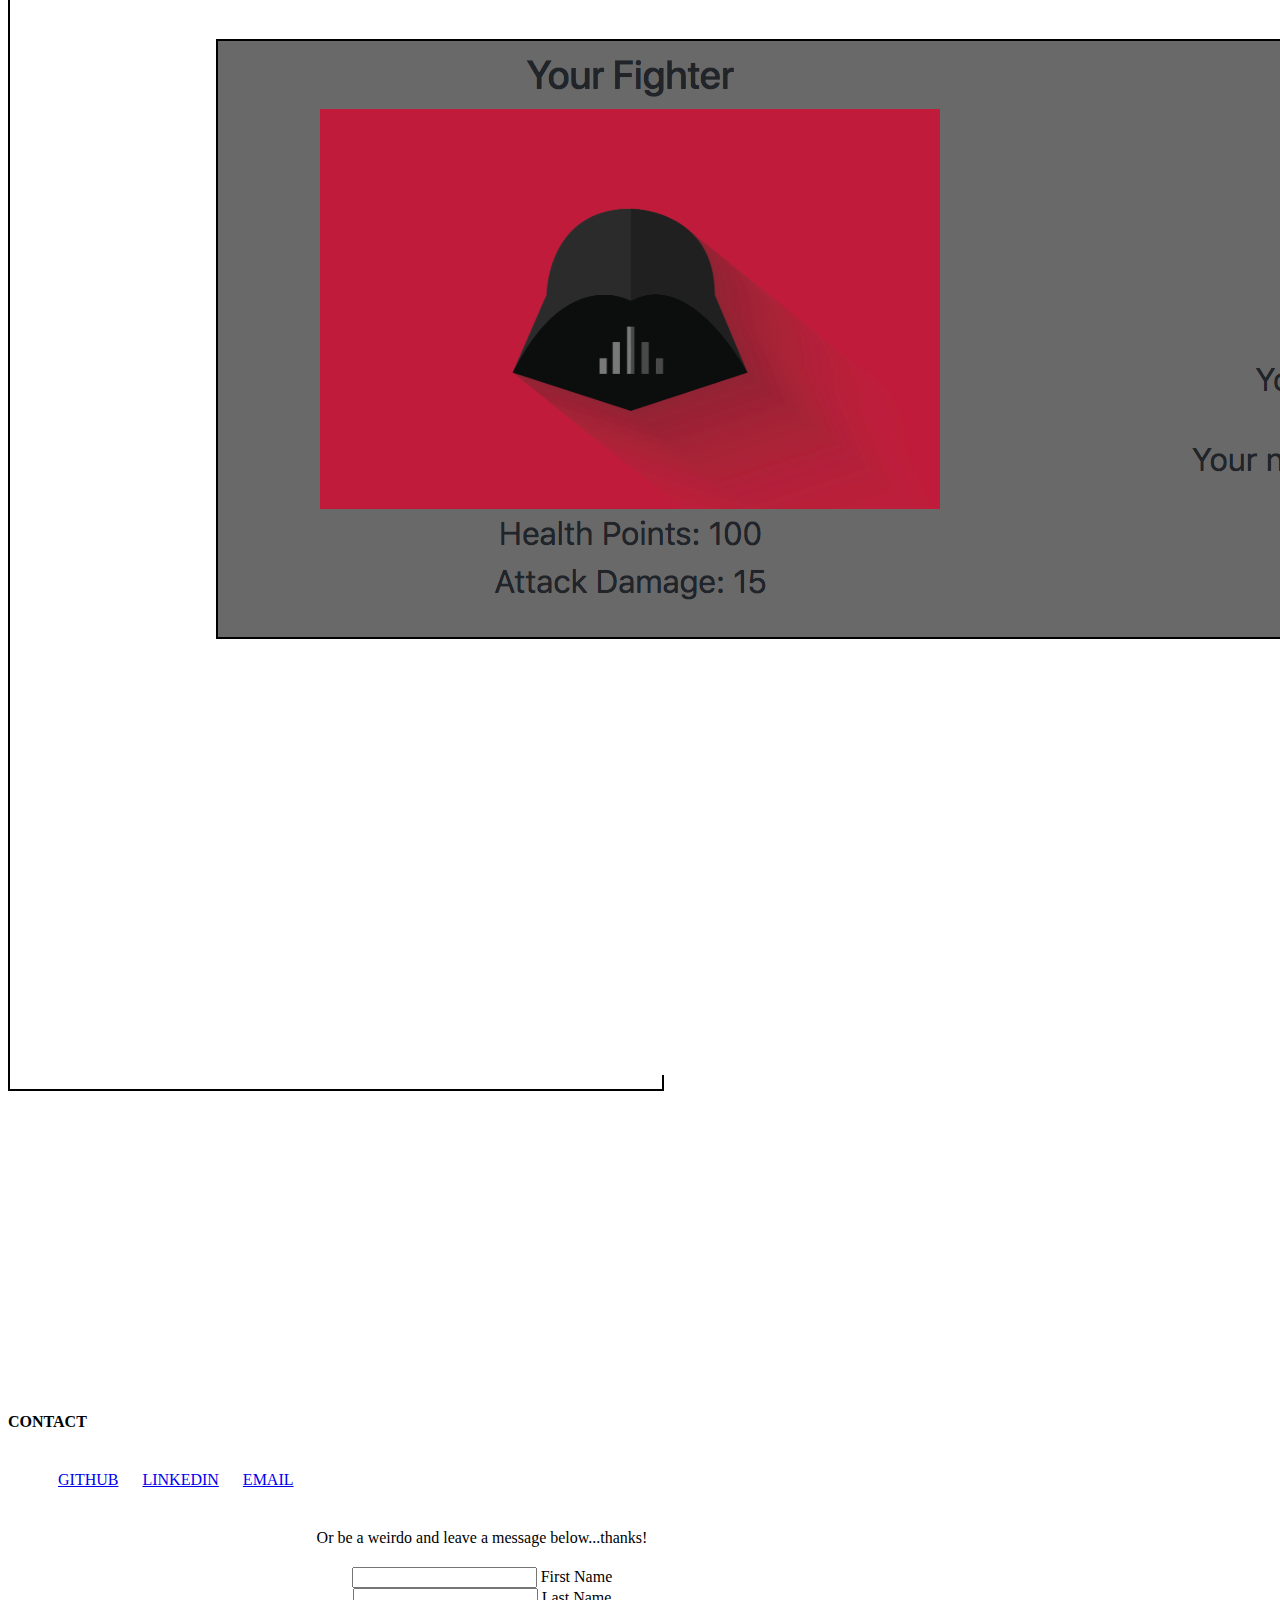
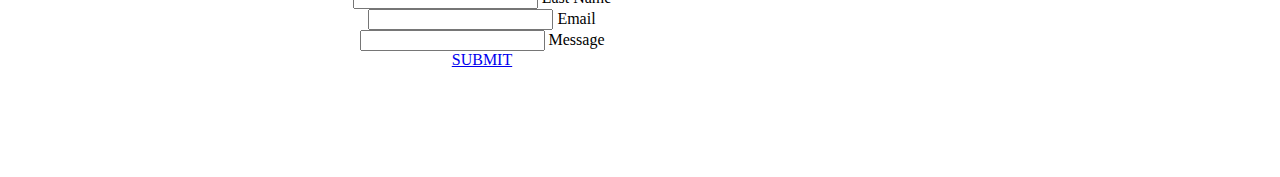
==== commit a9ccc0d1: "second try to get heroku link to friend finder" ====
--- a/index.html
+++ b/index.html
@@ -183,4 +183,4 @@
     <script src="https://cdnjs.cloudflare.com/ajax/libs/materialize/1.0.0-rc.2/js/materialize.min.js"></script>
 
 </body>
-</html>
+</html>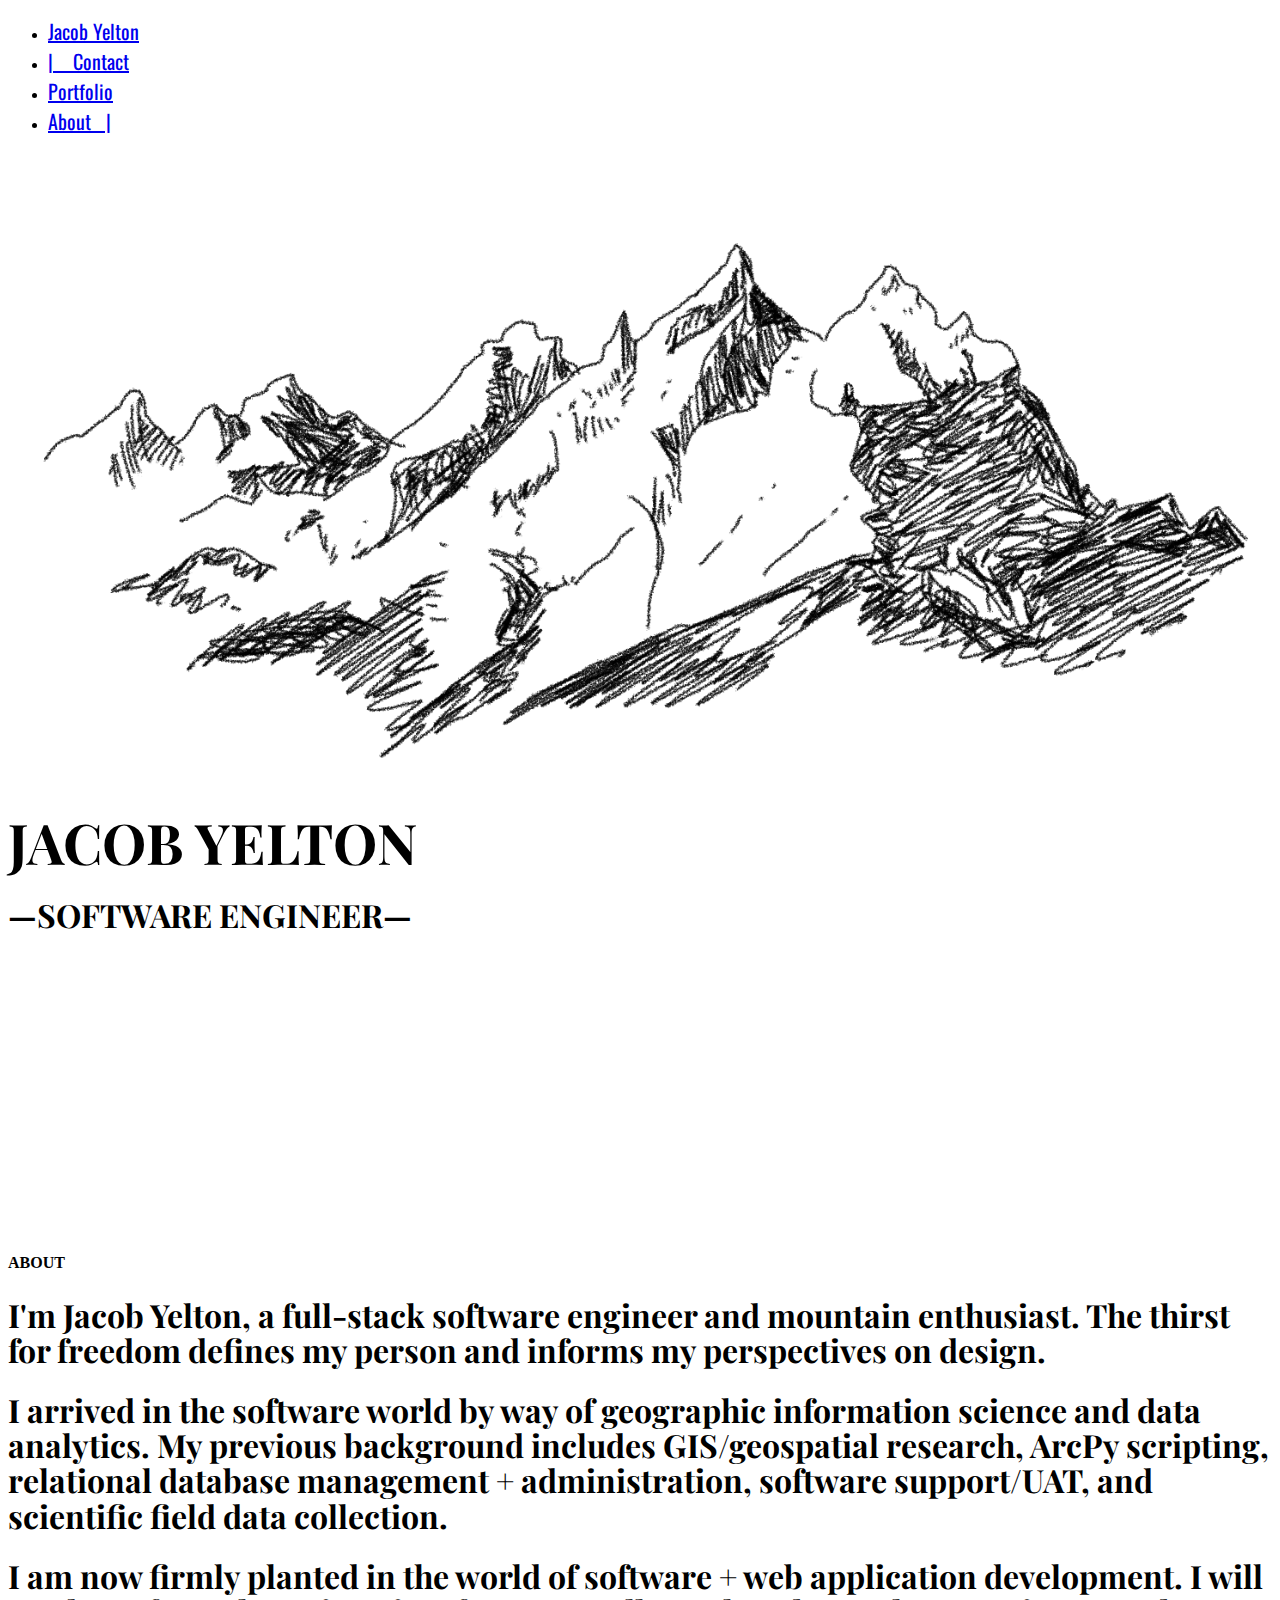
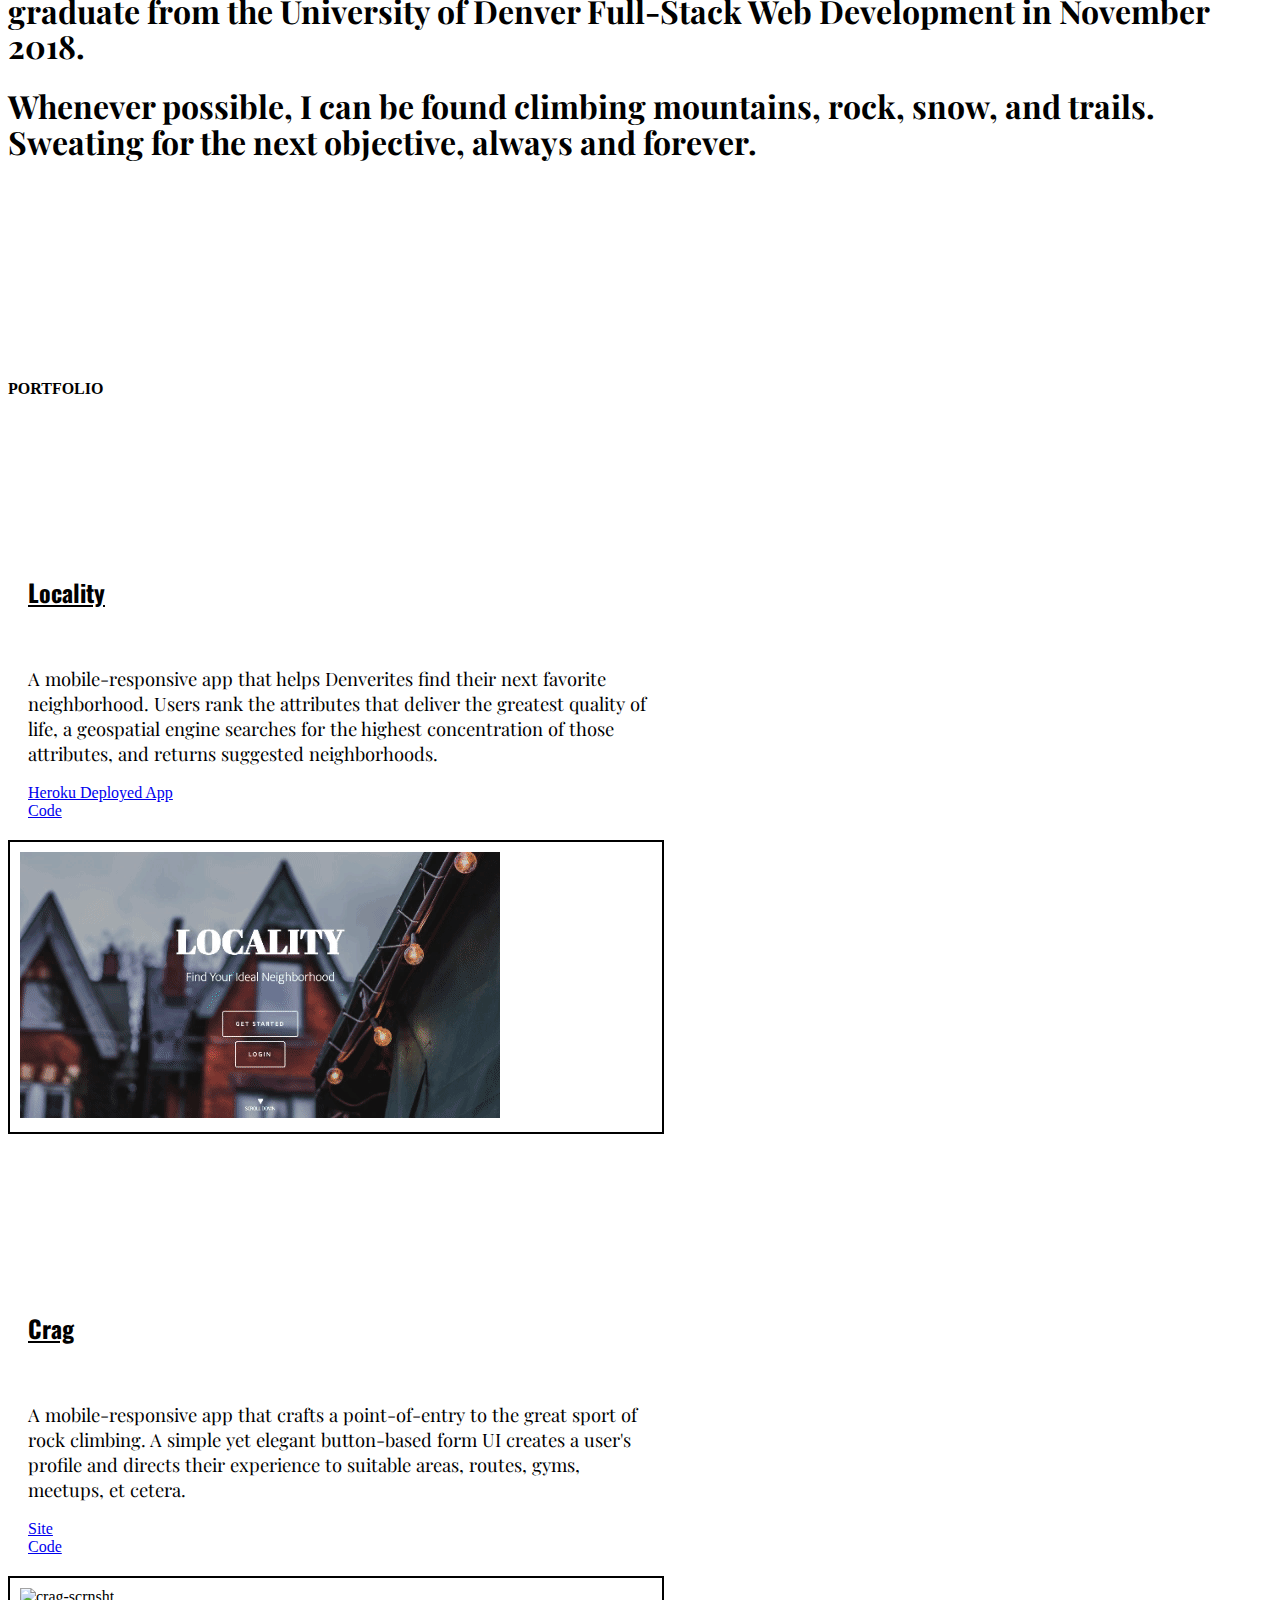
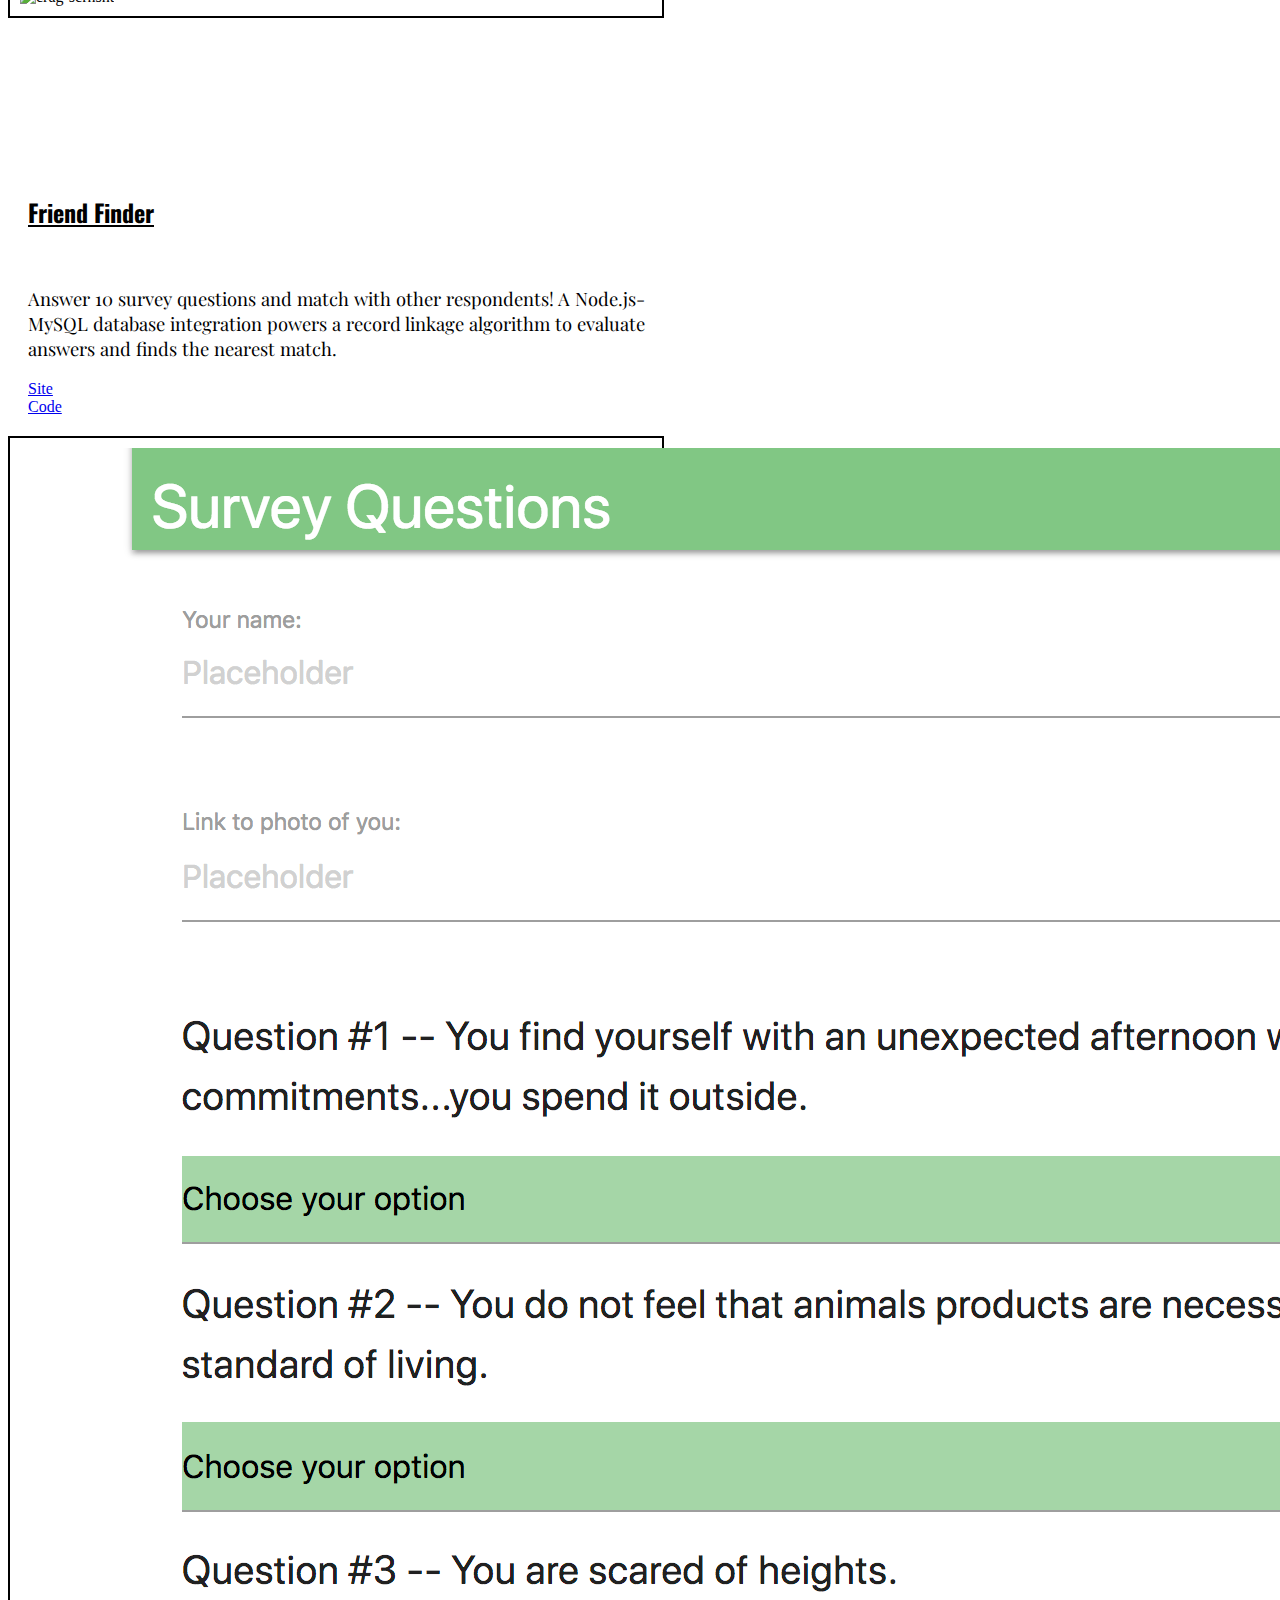
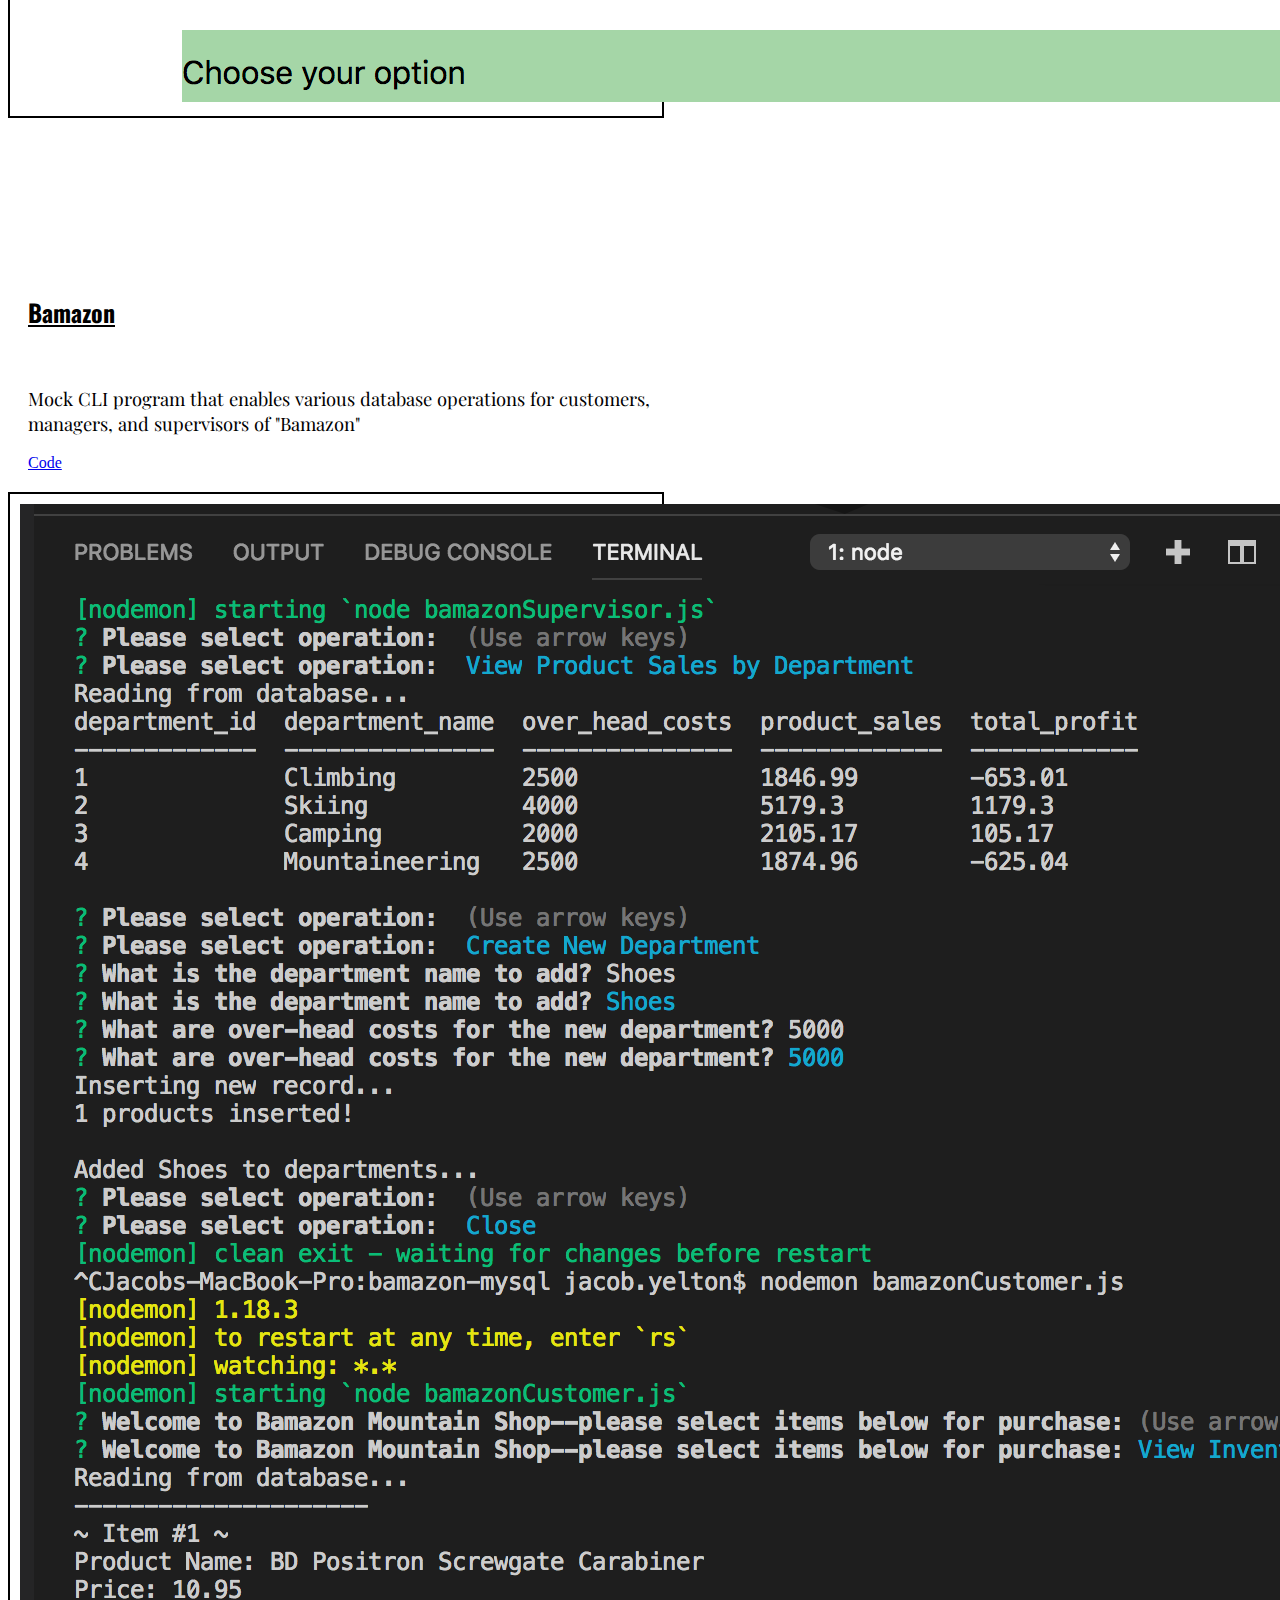
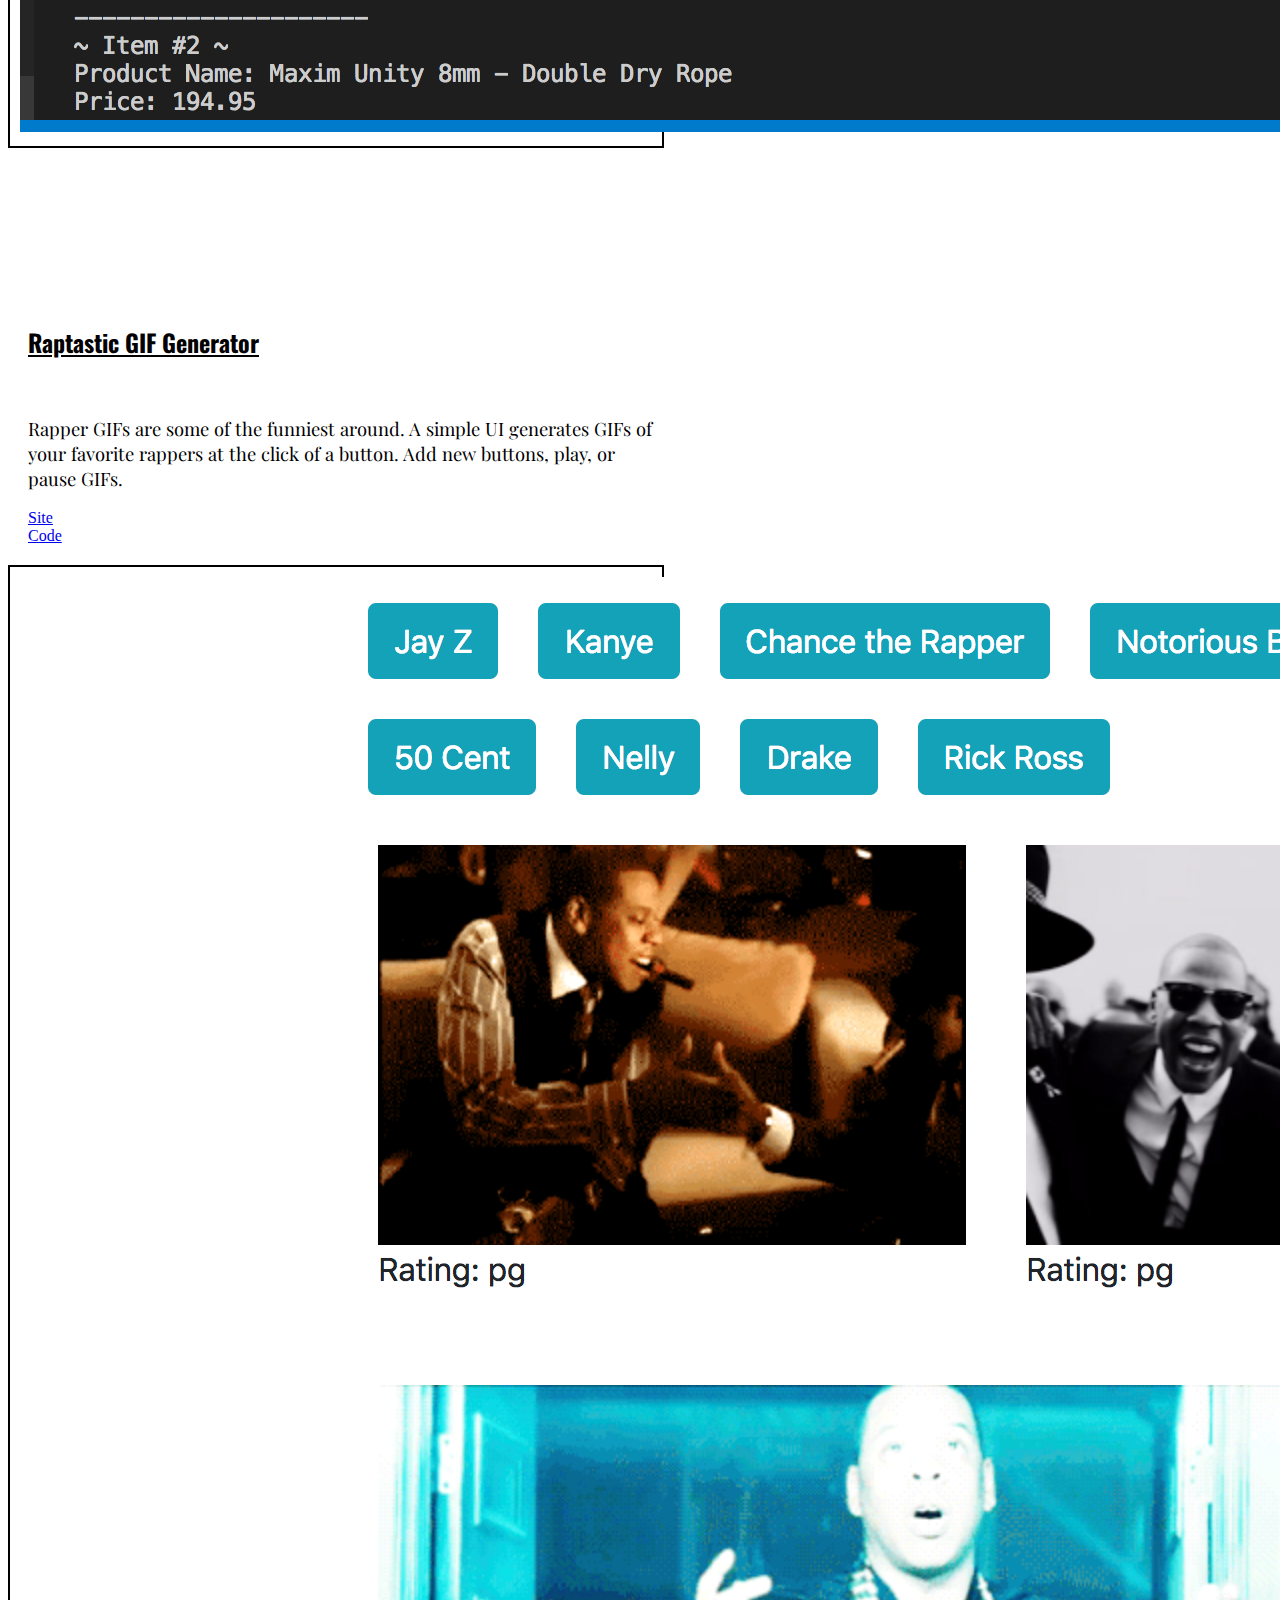
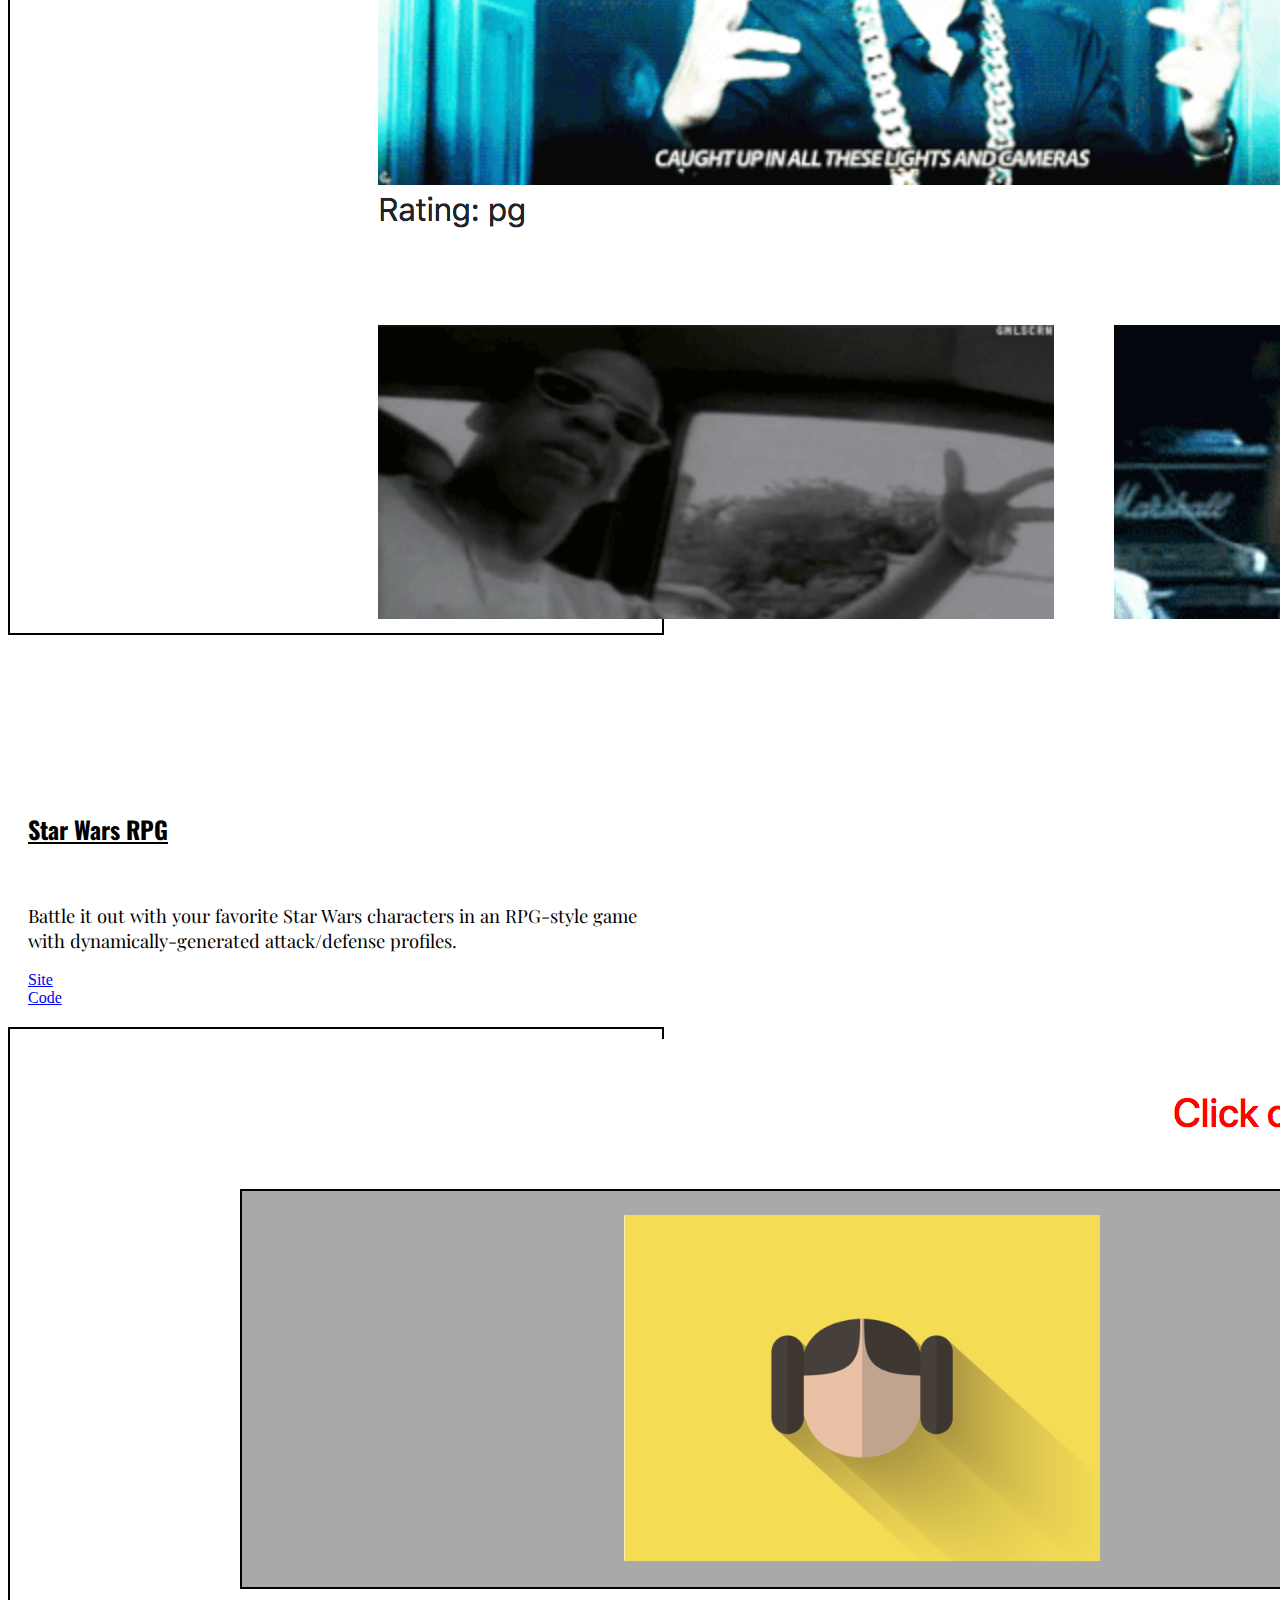
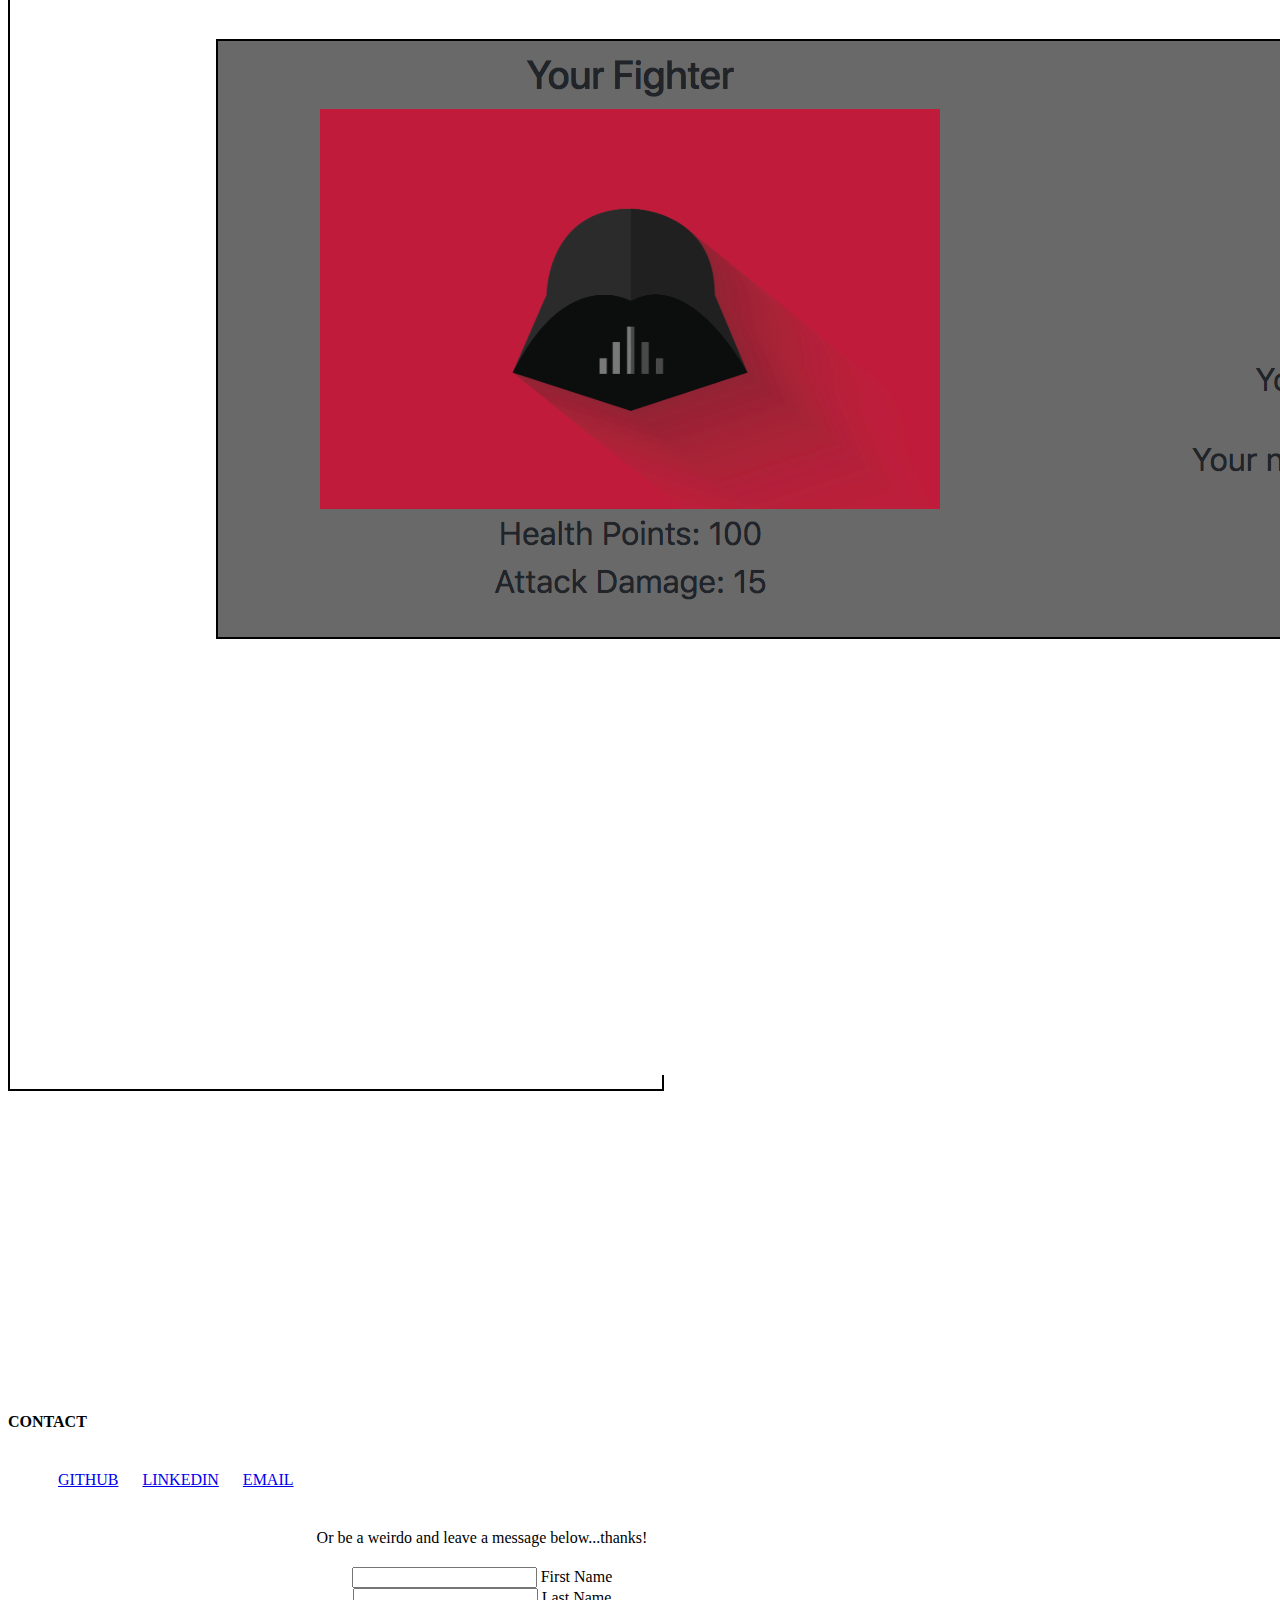
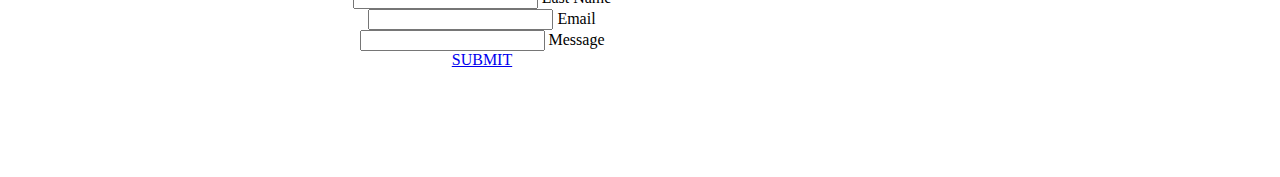
==== commit 6e49ac18: "Merge branch 'master' of github.com:jyelton4/jyelton4.github.io" ====
--- a/index.html
+++ b/index.html
@@ -183,4 +183,4 @@
     <script src="https://cdnjs.cloudflare.com/ajax/libs/materialize/1.0.0-rc.2/js/materialize.min.js"></script>
 
 </body>
-</html>+</html>
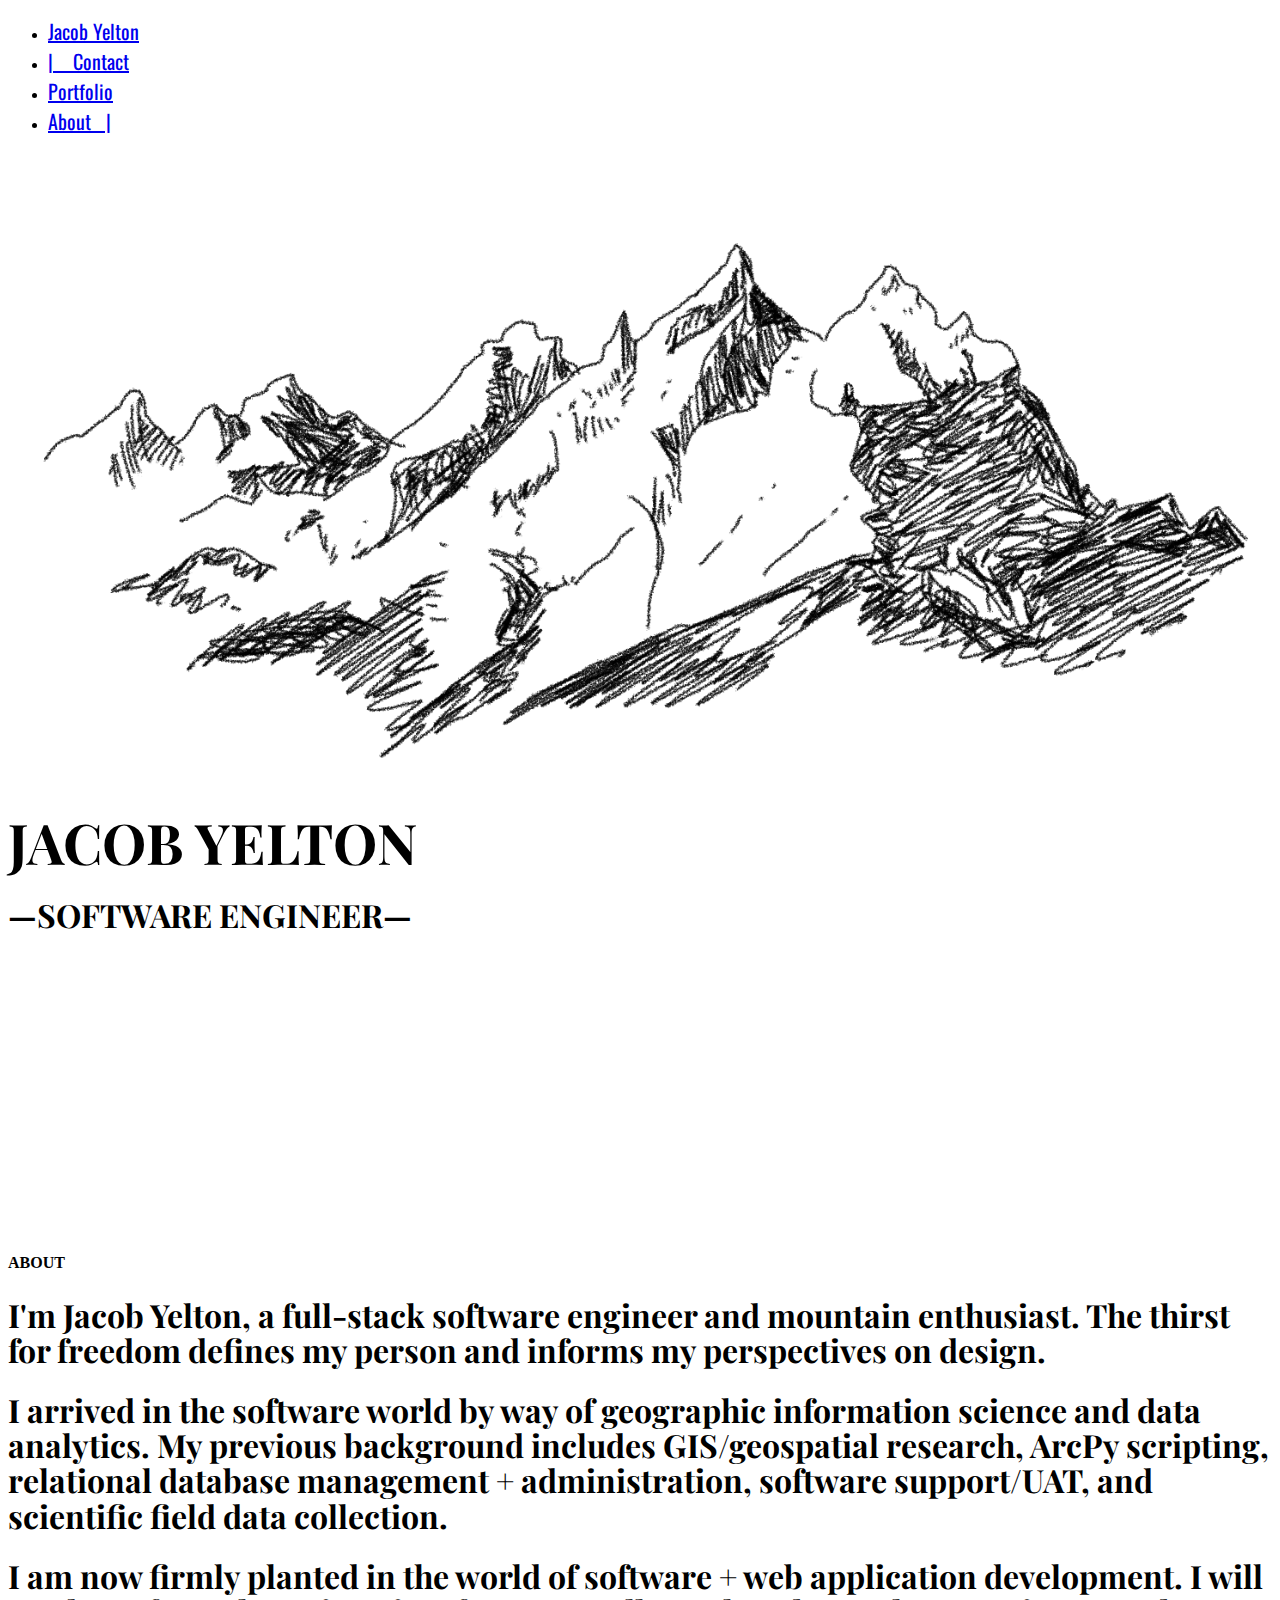
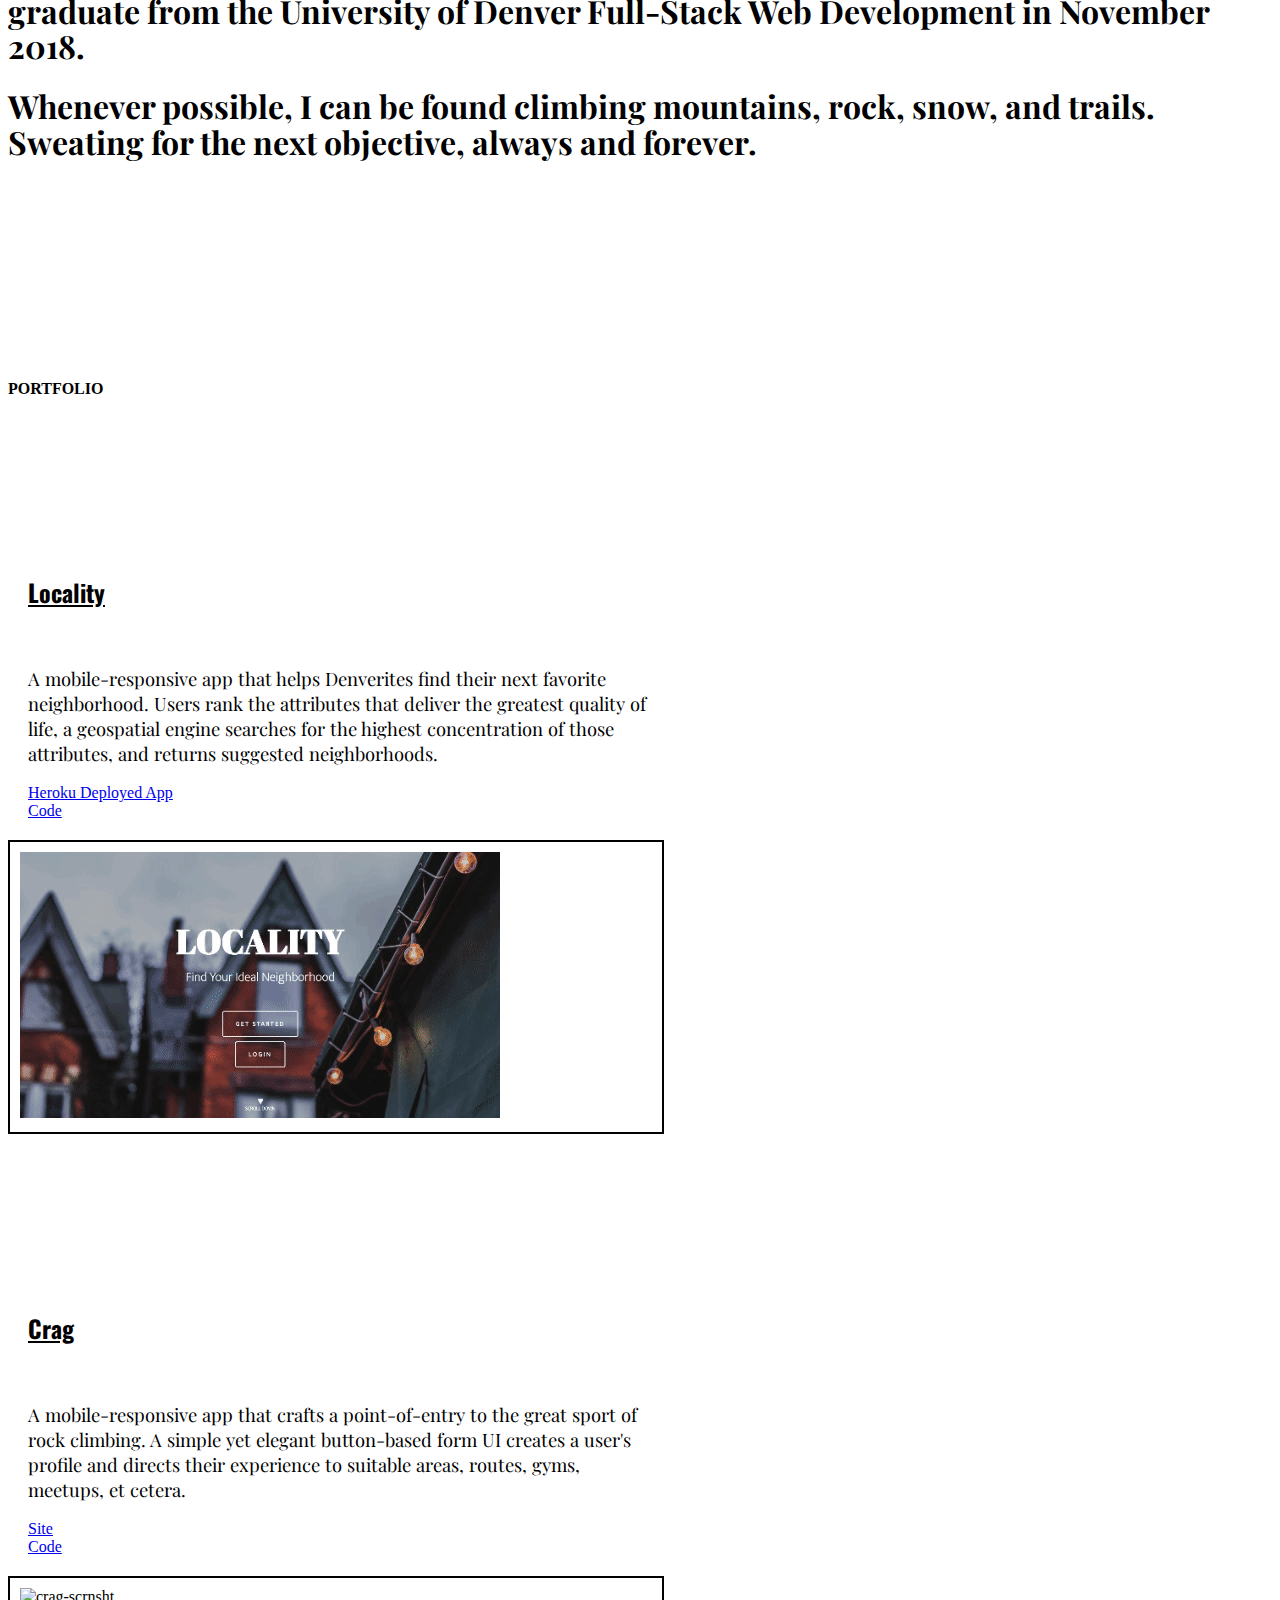
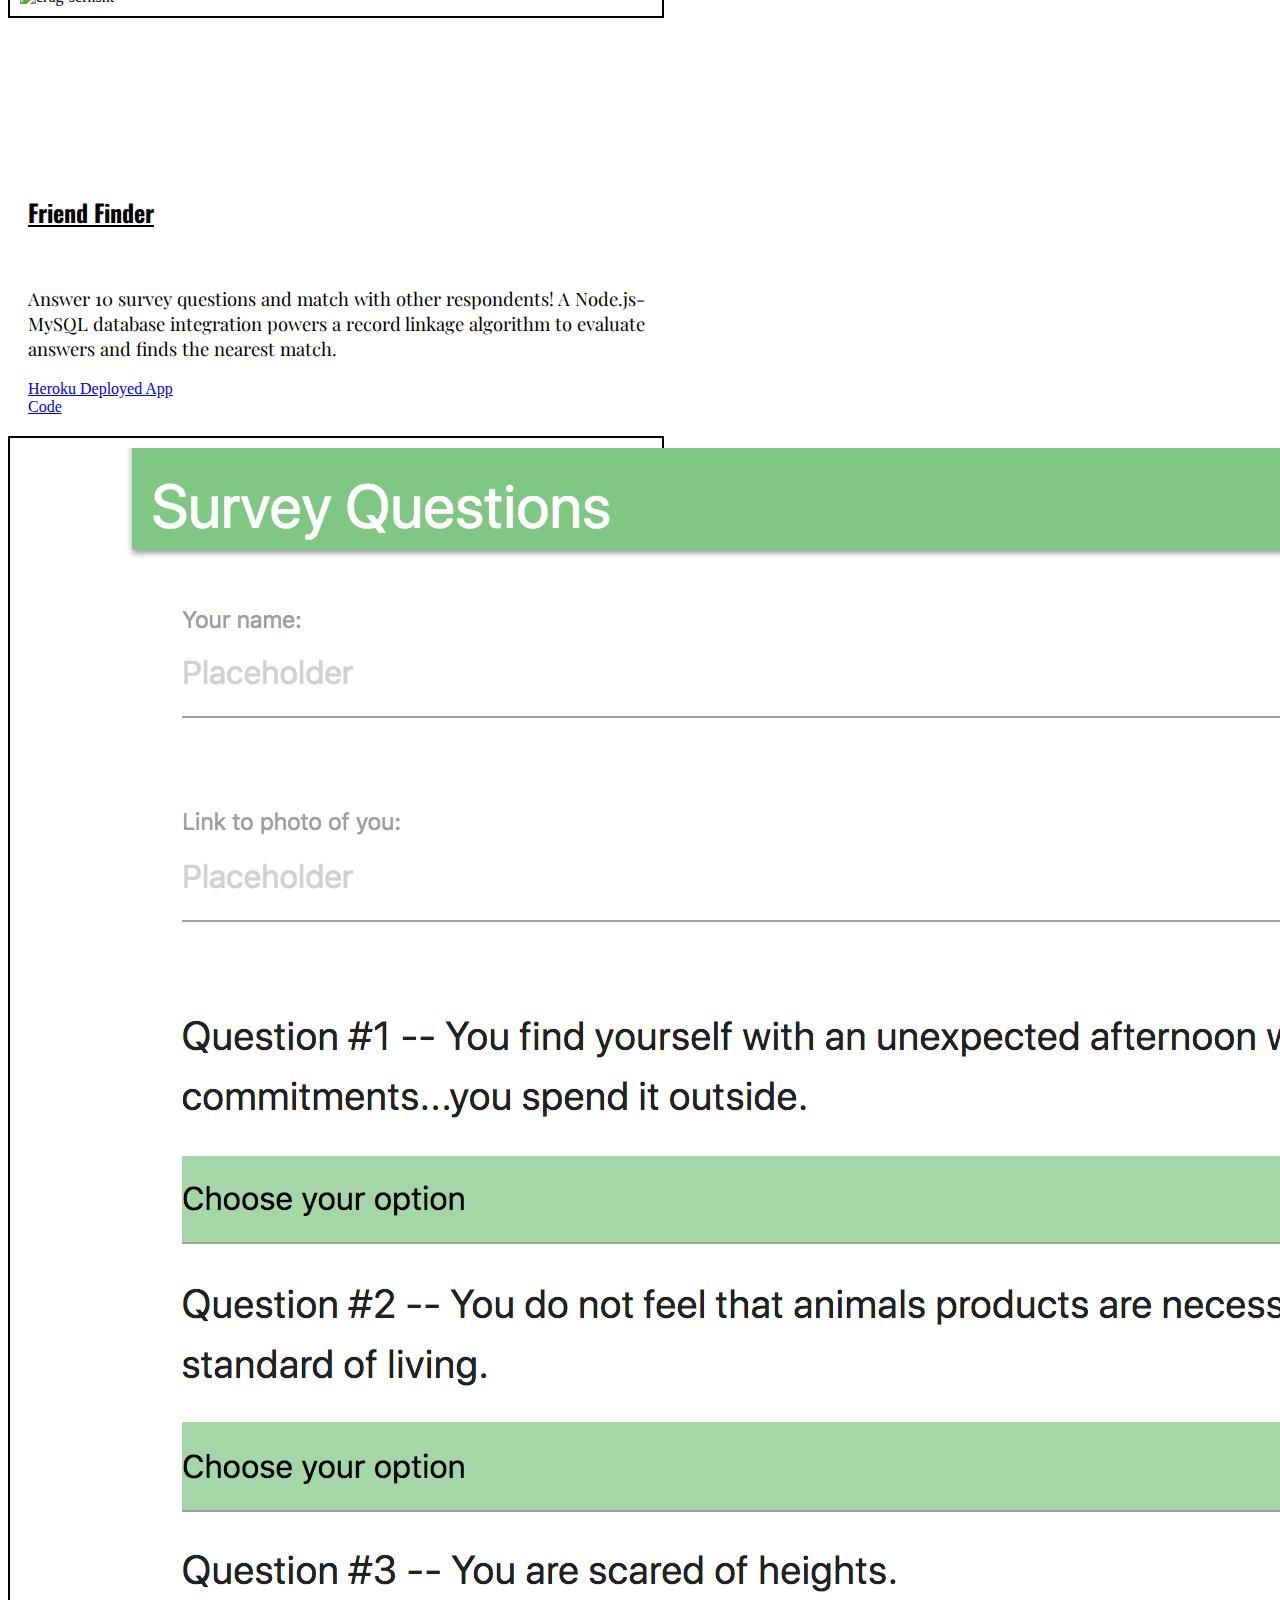
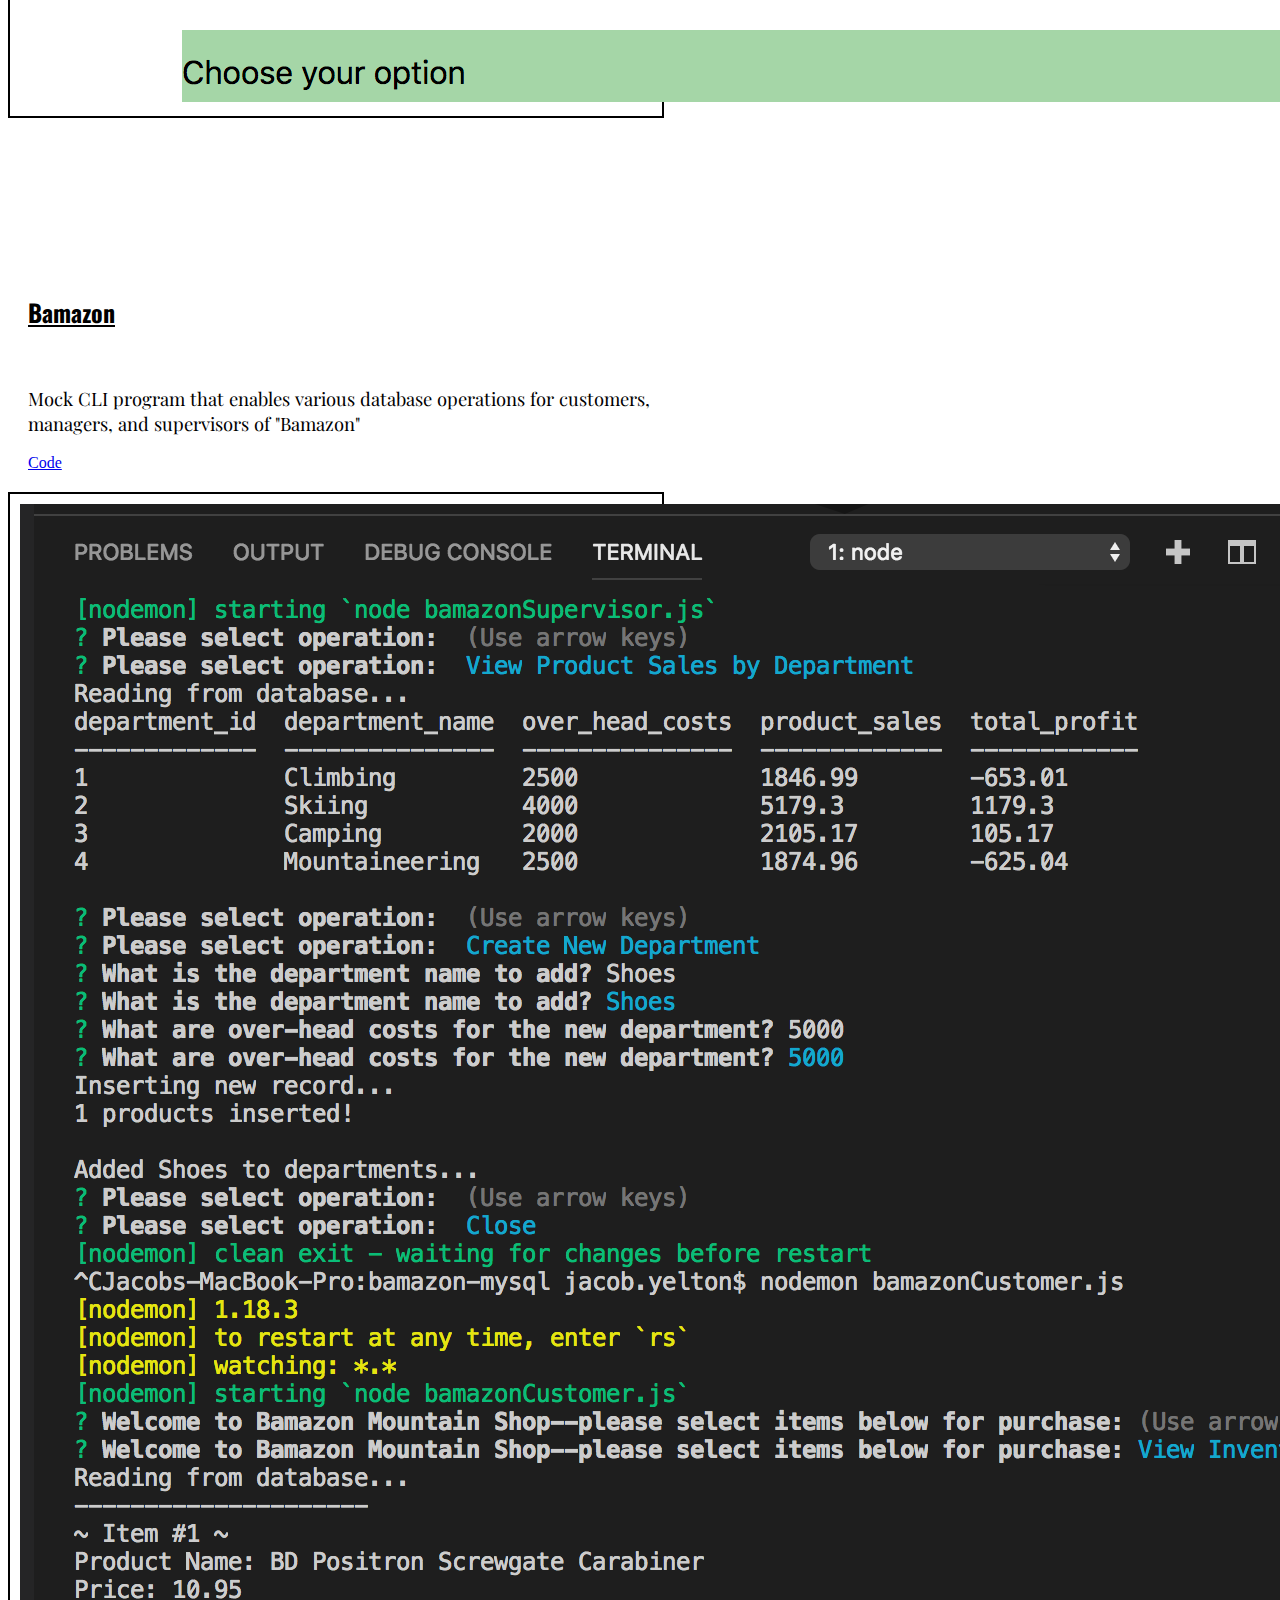
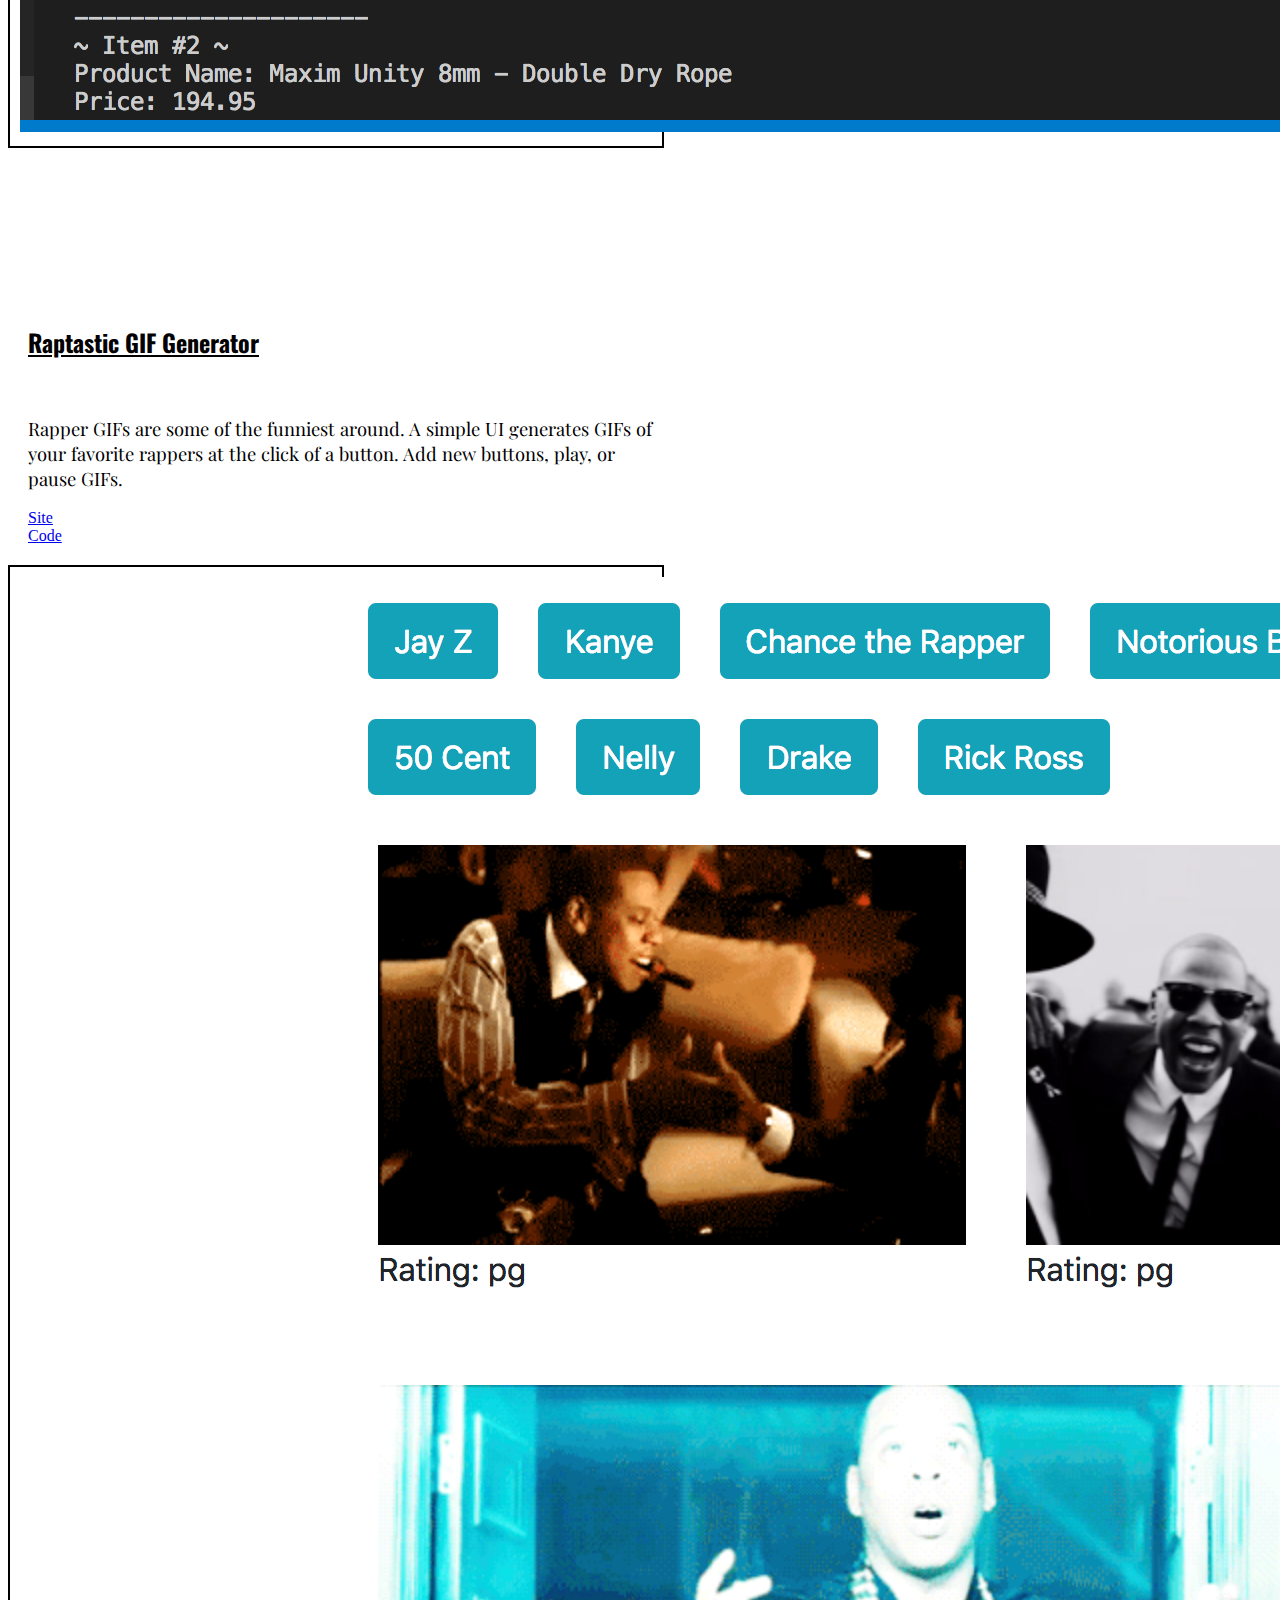
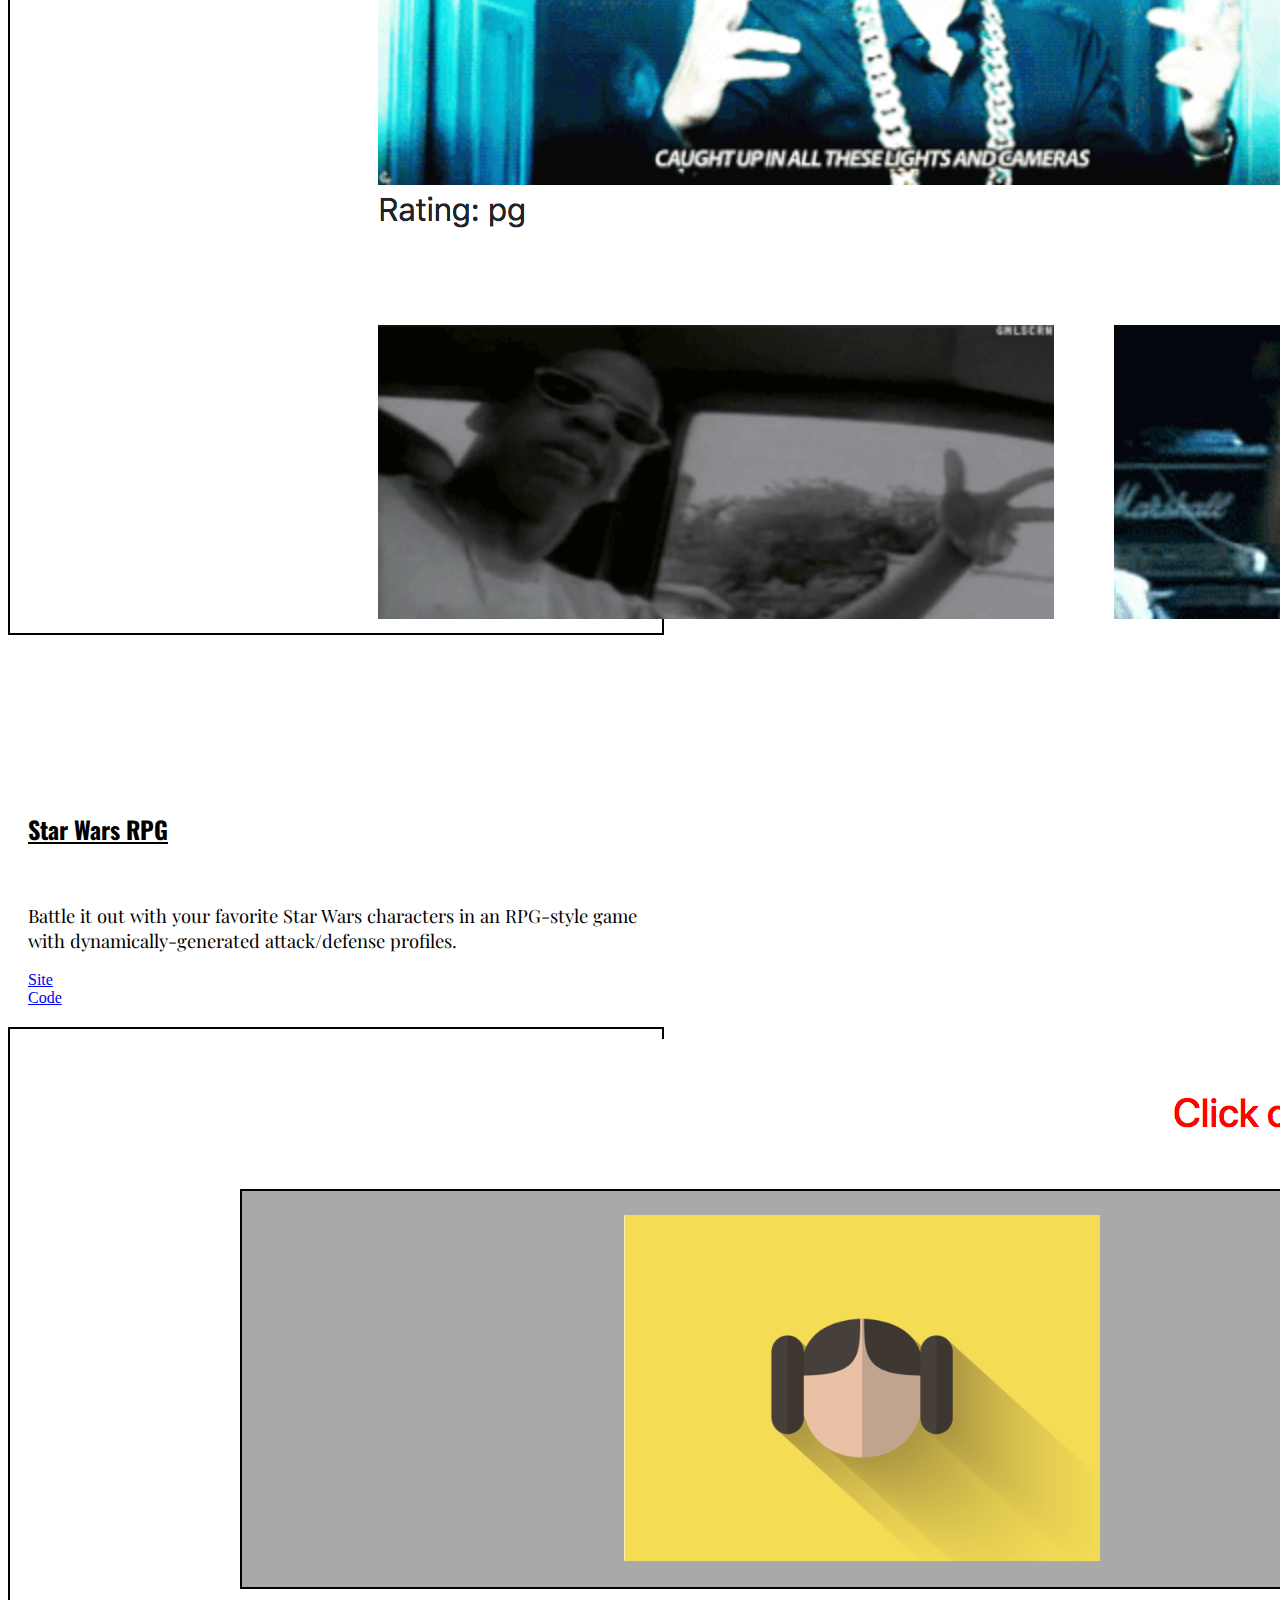
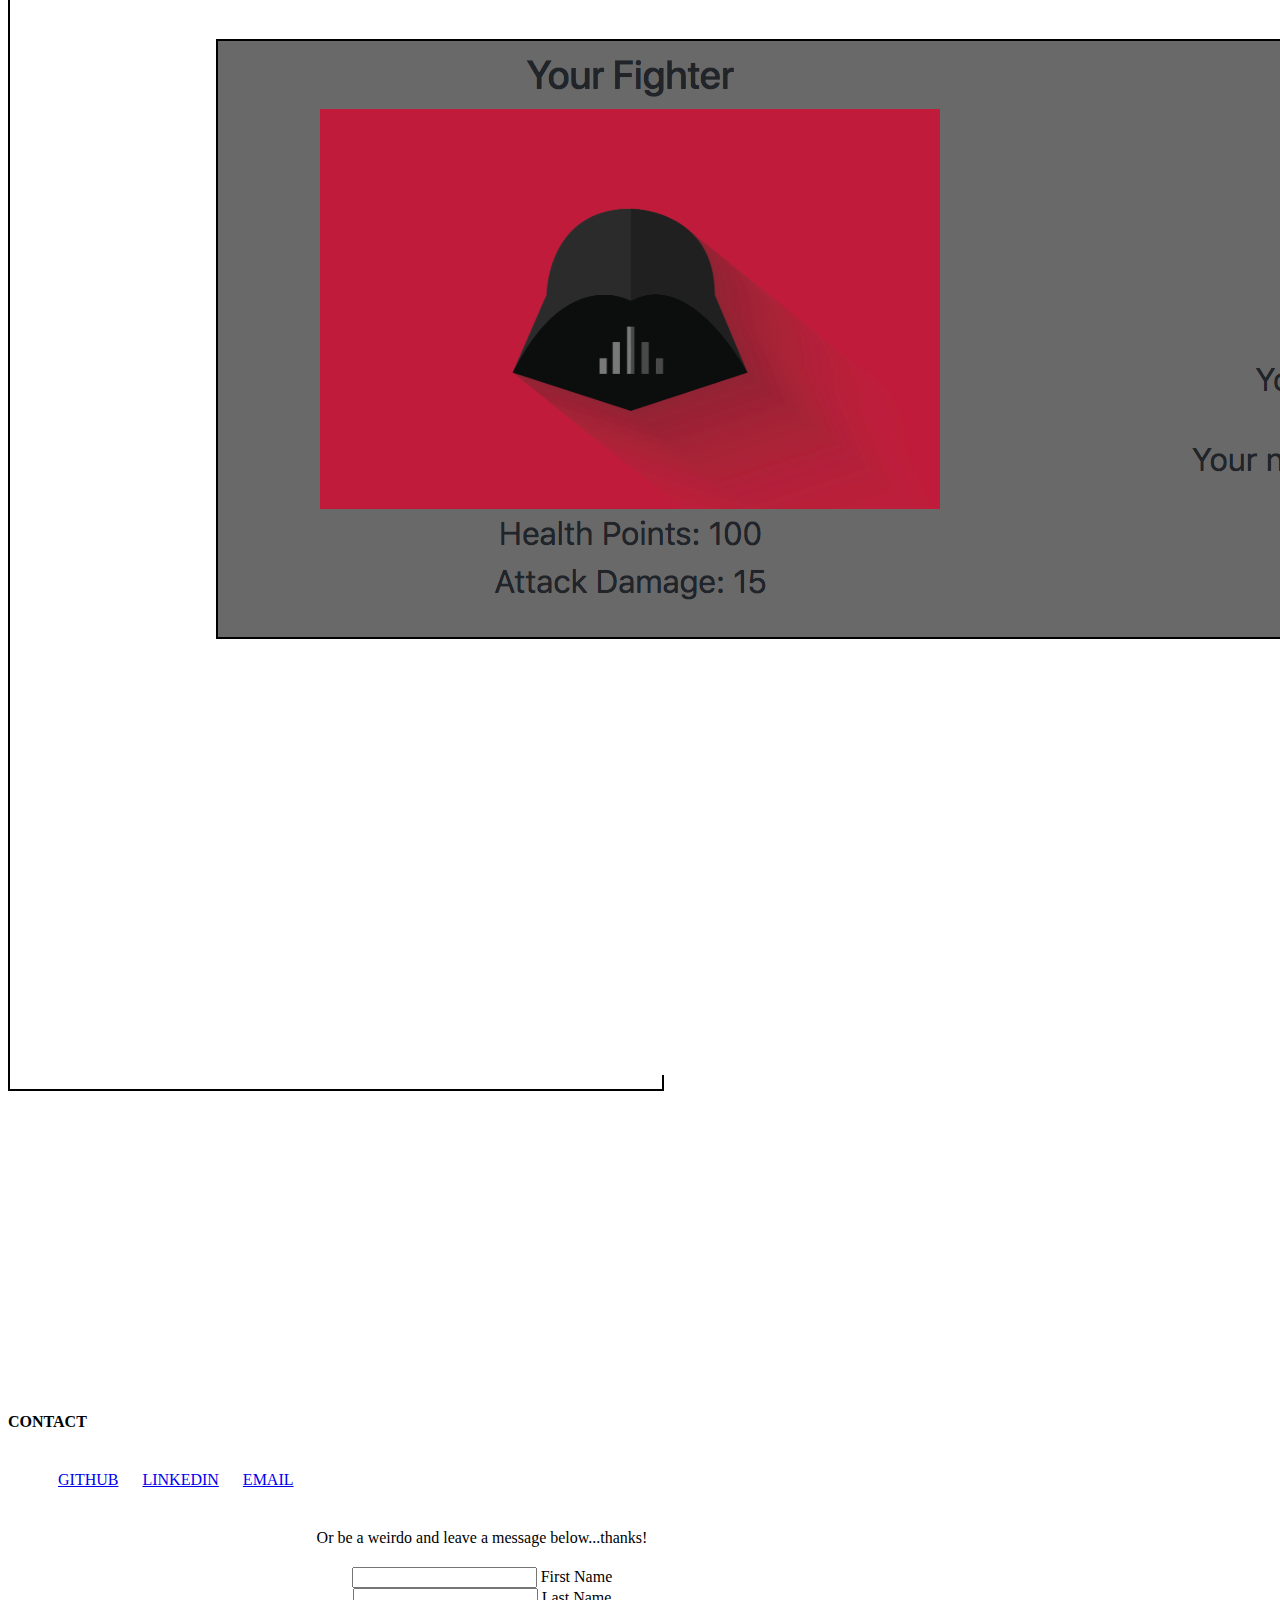
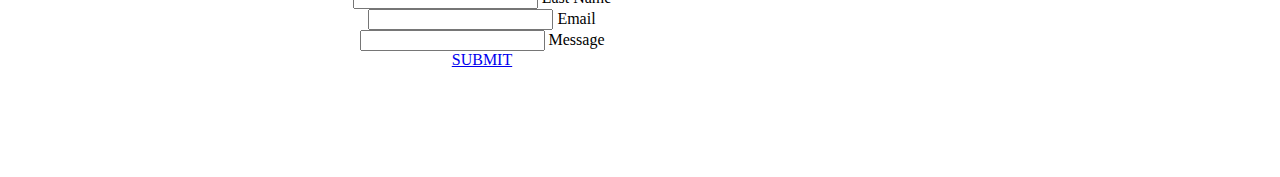
==== commit 95d04bbd: "changed friend finder site tagline" ====
--- a/index.html
+++ b/index.html
@@ -91,7 +91,7 @@
                 <div class="project-desc left">
                     <h6>Friend Finder</h6>
                     <p>Answer 10 survey questions and match with other respondents! A Node.js-MySQL database integration powers a record linkage algorithm to evaluate answers and finds the nearest match.</p>
-                    <a href="https://fathomless-beach-88767.herokuapp.com/">Site</a>
+                    <a href="https://fathomless-beach-88767.herokuapp.com/">Heroku Deployed App</a>
                         <br>
                     <a href="https://github.com/jyelton4/friend-finder-app">Code</a>
                 </div>
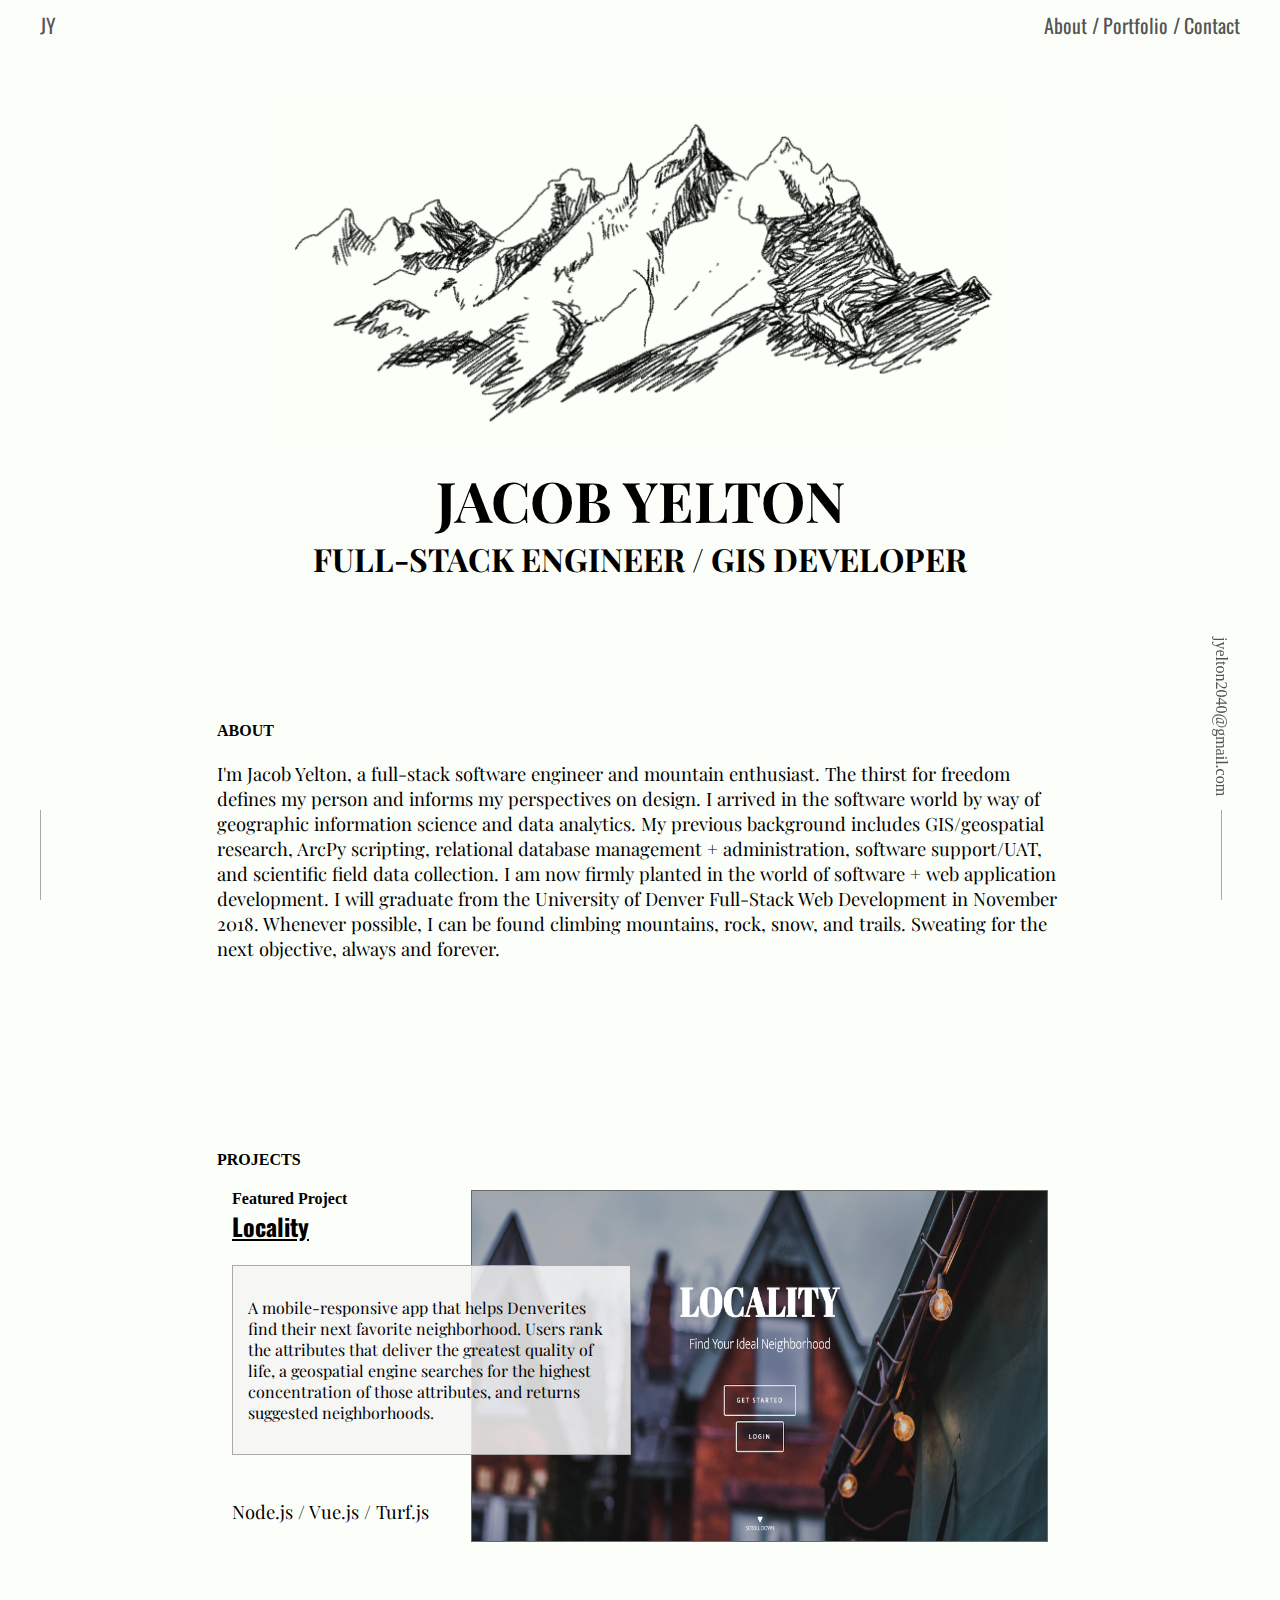
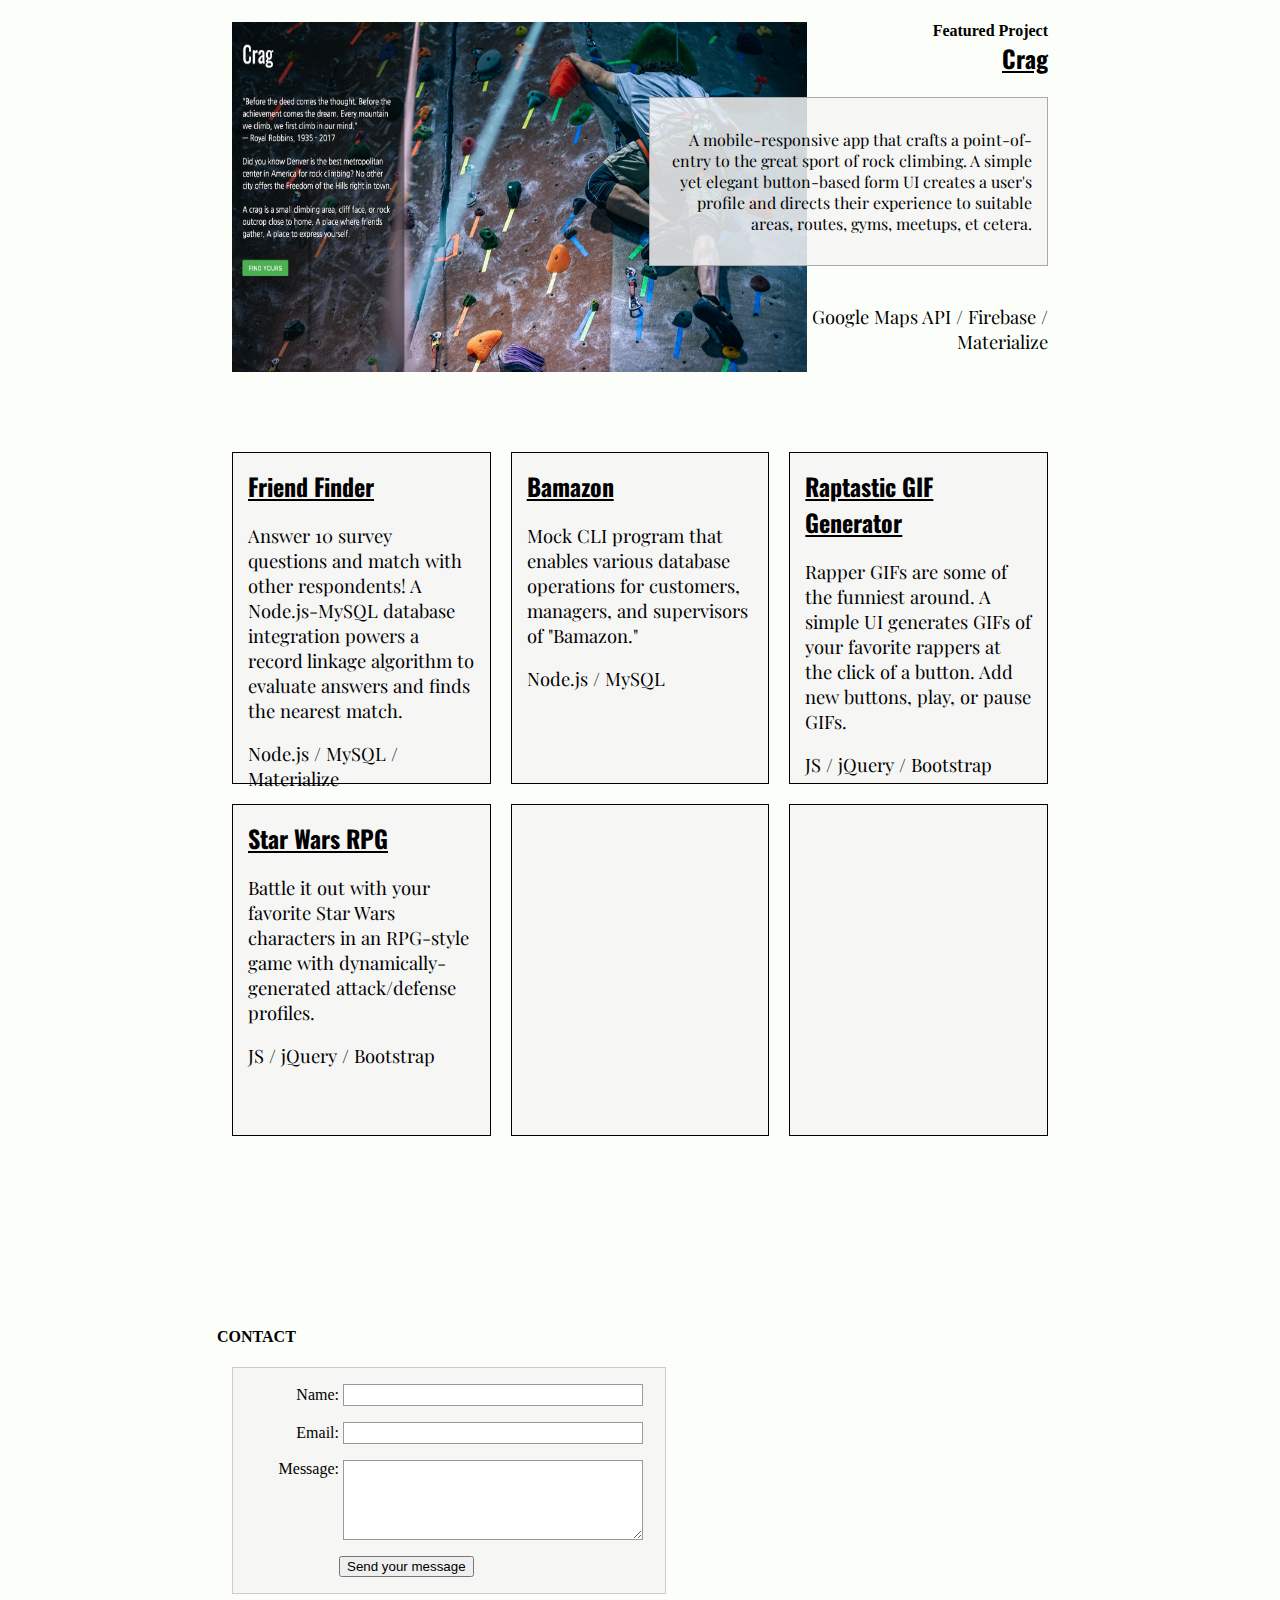
==== commit fe321029: "overhauled website and setup message integration with AWS" ====
--- a/index.html
+++ b/index.html
@@ -1,186 +1,248 @@
 <!DOCTYPE html>
-<html>
+<html lang="en">
 <head>
-    <meta charset="utf-8" />
-    <meta http-equiv="X-UA-Compatible" content="IE=edge">
+    <meta charset="UTF-8">
+    <meta name="viewport" content="width=device-width, initial-scale=1.0">
+    <meta http-equiv="X-UA-Compatible" content="ie=edge">
     <title>Jacob Yelton</title>
-    <meta name="viewport" content="width=device-width, initial-scale=1">
-    <link rel="stylesheet" type="text/css" media="screen" href="main.css" />
-    <link rel="stylesheet" href="https://cdnjs.cloudflare.com/ajax/libs/materialize/1.0.0-rc.2/css/materialize.min.css">
     <link href="https://fonts.googleapis.com/css?family=Playfair+Display|Oswald|Shrikhand" rel="stylesheet">
     <link rel="stylesheet" href="https://use.fontawesome.com/releases/v5.1.1/css/all.css" integrity="sha384-O8whS3fhG2OnA5Kas0Y9l3cfpmYjapjI0E4theH4iuMD+pLhbf6JI0jIMfYcK3yZ" crossorigin="anonymous">
-    <script src="main.js"></script>
-    <style>
-    
-        #intro-tagline,#mission-stmt { margin-top: 25px; }
-        h1 { font-size: 3.5rem; line-height: 110%; margin: 0; font-family: "Playfair Display"; }
-        h2 { font-size: 2rem; line-height: 110%; margin: 0; font-family: "Playfair Display"; }
-        h6 { font-family: "Oswald"; font-size: 1.5rem; text-decoration: underline; }
-        p { font-family: "Playfair Display"; font-size: 1.15rem; }
-        #logo img { width: 100%;  margin-top: 50px;  }
-        #nav-items a { font-size: 1.25rem; font-family: "Oswald"; }
-        header { margin-bottom: 200px; }
-        .project-box { margin: 100px 0px; }
-        .project-desc { width: 50%;  padding: 20px;}
-        .project-img { width: 50%; border: 0.15rem solid black; padding: 10px; }
-        .section { padding: 100px 0px; }
-        #form-wrapper { text-align: center; width: 75% }
-        .contact-btns { margin: 40px; }
-        .btn-large { margin: 10px; }
-        #message-msg { border: 0.1rem solid black; }
-        .chip { margin-bottom: 20px; }
-
-    </style>
+    <link rel="stylesheet" type="text/css" media="screen" href="assets/stylesheets/main.css" />
 </head>
 <body>
 
-    <div id="site" class="container">
-        <div id="nav-bar">
-            <div class="wrapper white">
-                <ul id="nav-items" class="center hide-on-med-and-down row">
-                    <li><a href="#" class="left black-text col s2">Jacob Yelton</a></li>
-                    <li><a href="#contact-section" class="right black-text col s1"><span>|&nbsp;&nbsp;&nbsp;&nbsp;</span>Contact</a></li>
-                    <li><a href="#porfolio-section" class="right black-text col s1">Portfolio</a></li>
-                    <li><a href="#about-section" class="right black-text col s1">About<span>&nbsp;&nbsp;&nbsp;|</span></a></li>
-                </ul>
-            </div>
-        </div>
-        <div id="logo">
-            <img src="./assets/images/teton_art.png" alt="#">
-        </div>
-        <header class="intro-section center">
-            <h1 id="greeting">JACOB YELTON</h1>
-            <h2 id="intro-tagline">&mdash;SOFTWARE ENGINEER&mdash;</h2>
-        </header>
-        <div id="about-section" class="row section">
-            <h4 class=" section-header center">ABOUT</h4>
-            <div class="col s10">
-                <h2 id="intro-tagline">I'm Jacob Yelton, a full-stack software engineer and mountain enthusiast. The thirst for freedom defines my person and informs my perspectives on design.</h2>
-                <h2 id="intro-tagline">I arrived in the software world by way of geographic information science and data analytics. My previous background includes GIS/geospatial research, ArcPy scripting, relational database management + administration, software support/UAT, and scientific field data collection.</h2>
-                <h2 id="intro-tagline">I am now firmly planted in the world of software + web application development. I will graduate from the University of Denver Full-Stack Web Development in November 2018.</h2>
-                <h2 id="intro-tagline">Whenever possible, I can be found climbing mountains, rock, snow, and trails. Sweating for the next objective, always and forever.</h2>
-            </div>
-        </div>
-        <div id="porfolio-section" class="section">
-            <h4 class="section-header center">PORTFOLIO</h4>
-            <div class="project-box row">
-                <div class="project-desc left">
-                    <h6>Locality</h6>
-                    <p>A mobile-responsive app that helps Denverites find their next favorite neighborhood. Users rank the attributes that deliver the greatest quality of life, a geospatial engine searches for the highest concentration of those attributes, and returns suggested neighborhoods.</p>
-                    <a href="https://locality-app.herokuapp.com">Heroku Deployed App</a>
-                        <br>
-                    <a href="https://locality-app.herokuapp.com">Code</a>
-                </div>
-                <div class="project-img right valign-wrapper">
-                    <img src="./assets/images/locality.gif" alt="crag-scrnsht" class="responsive-img">
-                </div>
-            </div>
-            <div class="project-box row">
-                <div class="project-desc right">
-                    <h6>Crag</h6>
-                    <p>A mobile-responsive app that crafts a point-of-entry to the great sport of rock climbing. A simple yet elegant button-based form UI creates a user's profile and directs their experience to suitable areas, routes, gyms, meetups, et cetera.</p>
-                    <a href="https://jyelton4.github.io/crag-app/">Site</a>
-                        <br>
-                    <a href="https://github.com/jyelton4/locality-app-prd">Code</a>
-                </div>
-                <div class="project-img right valign-wrapper">
-                    <img src="./assets/images/crag-scrnsht.png" alt="crag-scrnsht" class="responsive-img">
-                </div>
-            </div>
-            <div class="project-box row">
-                <div class="project-desc left">
-                    <h6>Friend Finder</h6>
-                    <p>Answer 10 survey questions and match with other respondents! A Node.js-MySQL database integration powers a record linkage algorithm to evaluate answers and finds the nearest match.</p>
-                    <a href="https://fathomless-beach-88767.herokuapp.com/">Heroku Deployed App</a>
-                        <br>
-                    <a href="https://github.com/jyelton4/friend-finder-app">Code</a>
-                </div>
-                <div class="project-img right valign-wrapper">
-                    <img src="./assets/images/friend-finder-scrnsht.png" alt="ff-scrnsht" class="responsive-img">
-                </div>
-            </div>
-            <div class="project-box row">
-                <div class="project-desc right">
-                    <h6>Bamazon</h6>
-                    <p>Mock CLI program that enables various database operations for customers, managers, and supervisors of "Bamazon"</p>
-                    <a href="https://github.com/jyelton4/bamazon-mysql">Code</a>
-                </div>
-                <div class="project-img right valign-wrapper">
-                    <img src="./assets/images/bamazon-scrnsht.png" alt="bamazon-scrnsht" class="responsive-img">
-                </div>
-            </div>
-            <div class="project-box row">
-                <div class="project-desc left">
-                    <h6>Raptastic GIF Generator</h6>
-                    <p>Rapper GIFs are some of the funniest around. A simple UI generates GIFs of your favorite rappers at the click of a button. Add new buttons, play, or pause GIFs.</p>
-                    <a href="https://jyelton4.github.io/GifTastic-app/">Site</a>
-                        <br>
-                    <a href="https://github.com/jyelton4/GifTastic-app">Code</a>
-                </div>
-                <div class="project-img left valign-wrapper">
-                    <img src="./assets/images/giftastic-app-scrnsht.png" alt="gif-gen-scrnsht" class="responsive-img">
-                </div>
-            </div>
-            <div class="project-box row">
-                <div class="project-desc right">
-                    <h6>Star Wars RPG</h6>
-                    <p>Battle it out with your favorite Star Wars characters in an RPG-style game with dynamically-generated attack/defense profiles.</p>
-                    <a href="https://jyelton4.github.io/star-wars-rpg/">Site</a>
-                        <br>
-                    <a href="https://github.com/jyelton4/star-wars-rpg">Code</a>
-                </div>
-                <div class="project-img right valign-wrapper">
-                    <img src="./assets/images/star-wars-rpg-scrnsht.png" alt="rpg-scrnsht" class="responsive-img">
-                </div>
-            </div>
-        </div>
-        <div id="contact-section" class="section">
-            <h4 class="section-header center">CONTACT</h4>
-            <div class="contact-btns center">
-                <a id="github-btn" class="waves-effect waves-light btn-large grey darken-3" href="https://github.com/jyelton4" target="_blank">
-                <i class="fab fa-github-square"></i> GITHUB</a>
-
-                <a id="linkedin-btn" class="waves-effect waves-light btn-large grey darken-3" href="https://www.linkedin.com/in/jacobyelton/" target="_blank">
-                <i class="fab fa-linkedin"></i>LINKEDIN</a>
-
-                <a id="email-btn" class="waves-effect waves-light btn-large grey darken-3" href="mailto:jyelton2040@gmail.com">
-                <i class="fa fa-envelope"></i>EMAIL</a>
-            </div>
-            <div class="row" id="form-wrapper">
-                <form class="col s12">
-                    <div class="chip">Or be a weirdo and leave a message below...thanks!</div>
-                    <div class="row">
-                        <div class="input-field col s6">
-                            <input id="first_name" type="text" class="validate">
-                            <label for="first_name">First Name</label>
-                        </div>
-                        <div class="input-field col s6">
-                            <input id="last_name" type="text" class="validate">
-                            <label for="last_name">Last Name</label>
-                        </div>
-                    </div>
-                    <div class="row">
-                        <div class="input-field col s12">
-                            <input id="email" type="email" class="validate">
-                            <label for="email">Email</label>
-                        </div>
-                    </div>
-                    <div class="row">
-                        <div class="input-field col s12">
-                            <input id="message" type="text" class="validate">
-                            <label for="message">Message</label>
-                        </div>
-                    </div>
-                    <div class="row">
-                        <a id="submit-msg-btn" class="waves-effect waves-light btn-large grey darken-3" href="#">SUBMIT</a>
-                    </div>
-                </form>
-            </div>
-        </div>
+    <!-- Container -->
+    <div style="background-color: rgba(252,255,249);">
+
+        <!-- Social media sidebar -->
+        <div style="position: fixed; bottom: 0px; left: 40px;">
+            <ul id="social-list" style="list-style: none; display: flex; flex-direction: column; margin: 0; padding: 0;">
+                <li>
+                    <a id="github-btn" href="https://github.com/jyelton4" target="_blank">
+                    <i class="fab fa-github-square"></i></a>
+                </li>
+                <li>
+                    <a id="linkedin-btn" href="https://www.linkedin.com/in/jacobyelton/" target="_blank">
+                    <i class="fab fa-linkedin"></i></a>
+                </li>
+                <li>
+                    <a id="instagram-btn" href="https://www.instagram.com/shark_wallace/" target="_blank">
+                    <i class="fab fa-instagram"></i></a>
+                </li>
+            </ul>
+        </div>
+
+        <!-- Email sidebar -->
+        <div style="position: fixed; bottom: 0px; right: 40px;">
+            <div id="email">
+                <a href="#contact-section" style="text-decoration: none; writing-mode: vertical-rl; margin: auto; padding: 10px;">jyelton2040@gmail.com</a>
+            </div>
+        </div>
+
+        <!-- Nav -->
+        <div id="nav-bar" style="display: flex; justify-content: space-between; padding: 10px 40px;">
+            <a href="#">JY</a>
+            <div style="justify-content: space-between;">
+                <a href="#about-section">About<span>&nbsp;/</span></a>
+                <a href="#porfolio-section">Portfolio<span>&nbsp;/</span></a>
+                <a href="#contact-section">Contact</a>
+            </div>
+        </div>
+
+        <!-- Main wrapper -->
+        <div style="width: 70%; margin: 0 auto;">
+            
+            <!-- Logo -->
+            <div style="text-align: center; margin: 50px 0 15px 0;">
+                <img src="./assets/img/teton_art.png" alt="#" style="width: auto; max-height: 100%;">
+            </div>
+
+            <!-- Header -->
+            <div style="text-align: center; margin-bottom: 100px">
+                <h1 style="margin-bottom: 10px;">JACOB YELTON</h1>
+                <h2>FULL-STACK ENGINEER / GIS DEVELOPER</h2>
+            </div>
+
+            <!-- About -->
+            <div id="about-section" style="text-align: left; padding: 25px; margin-bottom: 100px;">
+                <h4>ABOUT</h4>
+                <p>I'm Jacob Yelton, a full-stack software engineer and mountain enthusiast. 
+                    The thirst for freedom defines my person and informs my perspectives on design. 
+                    I arrived in the software world by way of geographic information science and data analytics. 
+                    My previous background includes GIS/geospatial research, ArcPy scripting, relational database management + administration, 
+                    software support/UAT, and scientific field data collection. 
+                    I am now firmly planted in the world of software + web application development. 
+                    I will graduate from the University of Denver Full-Stack Web Development in November 2018. Whenever possible, 
+                    I can be found climbing mountains, rock, snow, and trails. Sweating for the next objective, always and forever.
+                </p>
+            </div>
+
+            <!-- Experience -->
+
+            <!-- Work -->
+                <!-- Featured Projects -->
+            <div id="porfolio-section" style="padding: 25px; margin-bottom: 100px">
+                <h4>PROJECTS</h4>
+
+                <div style="position: relative; margin: 0 15px 25px 15px">
+                    <div style="position: absolute; display: block; width: 45%; border: 1px solid darkgray; top: 75px; background-color: rgba(245,245,245,0.85); padding: 15px;">
+                        <p style="font-size: 16px;">A mobile-responsive app that helps Denverites find their next favorite neighborhood. Users rank the attributes that deliver the greatest quality of life, a geospatial engine searches for the highest concentration of those attributes, and returns suggested neighborhoods.</p>
+                    </div>
+                    <div class="project-box" style="display: flex; justify-content: space-between;">
+                        <div style="display: flex; flex-direction: column; justify-content: space-between;">
+                            <div>
+                                <h4 style="margin: 0">Featured Project</h4>
+                                <h6 style="margin: 0">Locality</h6>
+                            </div>
+                            <div>
+                                <p>Node.js / Vue.js / Turf.js</p>
+                                <a href="https://github.com/jyelton4/locality-app-prd"><i class="fab fa-github"></i></a>
+                                <a href="https://locality-app.herokuapp.com"><i class="fas fa-external-link-alt"></i></a>
+                            </div>
+                        </div>
+                        <img style="border: 1px solid dimgray;" src="./assets/img/locality-screenshot.png" alt="#">
+                    </div>
+                </div>
+
+                <div style="position: relative; margin: 80px 15px 25px 15px;">
+                    <div style="right: 0; text-align: right; position: absolute; display: block; width: 45%; border: 1px solid darkgray; background-color: rgba(245,245,245,0.85); top: 75px; padding: 15px;">
+                        <p style="font-size: 16px;">A mobile-responsive app that crafts a point-of-entry to the great sport of rock climbing. A simple yet elegant button-based form UI creates a user's profile and directs their experience to suitable areas, routes, gyms, meetups, et cetera.</p>
+                    </div>
+                    <div class="project-box" style="display: flex; justify-content: space-between;">
+                        <img src="./assets/img/crag-screenshot.png" alt="#">
+                        <div class="" style="display: flex; flex-direction: column; justify-content: space-between; text-align: right;">
+                            <div>
+                                <h4 style="margin: 0">Featured Project</h4>
+                                <h6 style="margin: 0">Crag</h6>
+                            </div>
+                            <div>
+                                <p>Google Maps API / Firebase / Materialize</p>
+                                <a href="https://github.com/jyelton4/crag-app"><i class="fab fa-github"></i></a>
+                                <a href="https://jyelton4.github.io/crag-app/"><i class="fas fa-external-link-alt"></i></a>
+                            </div>
+                        </div>
+                    </div>
+                </div>
+
+                    <!-- Other Projects -->
+                <div>
+                    <div style="display: flex; justify-content: space-between; margin: 80px 5px 20px 5px;">
+                        <div style="border: 1px solid black; background-color: rgba(245,245,245,0.85); width: 30%; height: 300px; margin: 0 10px; padding: 15px;">
+                            <div style="display: flex; justify-content: space-between;">
+                                <div>
+                                    <i class="far fa-folder-open"></i>
+                                </div>
+                                <div>
+                                    <a href="https://github.com/jyelton4/friend-finder-app"><i class="fab fa-github"></i></a>
+                                    <a href="https://fathomless-beach-88767.herokuapp.com/"><i class="fas fa-external-link-alt"></i></a>
+                                </div>
+                            </div>
+                            <h6 style="margin: 0">Friend Finder</h6>
+                            <p>Answer 10 survey questions and match with other respondents! A Node.js-MySQL database integration powers a record linkage algorithm to evaluate answers and finds the nearest match.</p>
+                            <p>Node.js / MySQL / Materialize</p>
+                        </div>
+                        <div style="border: 1px solid black; background-color: rgba(245,245,245,0.85); width: 30%; height: 300px; margin: 0 10px; padding: 15px;">
+                            <div style="display: flex; justify-content: space-between;">
+                                <i class="far fa-folder-open"></i>
+                                <a href="https://github.com/jyelton4/bamazon-mysql"><i class="fab fa-github"></i></a>
+                            </div>
+                            <h6 style="margin: 0">Bamazon</h6>    
+                            <p>Mock CLI program that enables various database operations for customers, managers, and supervisors of "Bamazon."</p>
+                            <p>Node.js / MySQL</p>
+                        </div>
+                        <div style="border: 1px solid black; background-color: rgba(245,245,245,0.85); width: 30%; height: 300px; margin: 0 10px; padding: 15px;">
+                            <div style="display: flex; justify-content: space-between;">
+                                <div>
+                                    <i class="far fa-folder-open"></i>
+                                </div>
+                                <div>
+                                    <a href="https://github.com/jyelton4/GifTastic-app"><i class="fab fa-github"></i></a>
+                                    <a href="https://jyelton4.github.io/GifTastic-app/"><i class="fas fa-external-link-alt"></i></a>
+                                </div>
+                            </div>
+                            <h6 style="margin: 0">Raptastic GIF Generator</h6>
+                            <p>Rapper GIFs are some of the funniest around. A simple UI generates GIFs of your favorite rappers at the click of a button. Add new buttons, play, or pause GIFs.</p>
+                            <p>JS / jQuery / Bootstrap</p>
+                        </div>
+                    </div>
+                    <div style="display: flex; justify-content: space-between; margin: 0px 5px 20px 5px;">
+                        <div style="border: 1px solid black; background-color: rgba(245,245,245,0.85); width: 30%; height: 300px; margin: 0 10px; padding: 15px;">
+                            <div style="display: flex; justify-content: space-between;">
+                                <div>
+                                    <i class="far fa-folder-open"></i>
+                                </div>
+                                <div>
+                                    <a href="https://github.com/jyelton4/star-wars-rpg"><i class="fab fa-github"></i></a>
+                                    <a href="https://jyelton4.github.io/star-wars-rpg/"><i class="fas fa-external-link-alt"></i></a>
+                                </div>
+                            </div>
+                            <h6 style="margin: 0">Star Wars RPG</h6>
+                            <p>Battle it out with your favorite Star Wars characters in an RPG-style game with dynamically-generated attack/defense profiles.</p>
+                            <p>JS / jQuery / Bootstrap</p>
+                        </div>
+                        <div style="border: 1px solid black; background-color: rgba(245,245,245,0.85); width: 30%; height: 300px; margin: 0 10px; padding: 15px;">
+                            <div style="display: flex; justify-content: space-between;">
+                                <div>
+                                    <i class="far fa-folder-open"></i>
+                                </div>
+                                <div>
+                                    <a href="https://github.com/jyelton4/star-wars-rpg"><i class="fab fa-github"></i></a>
+                                    <a href="https://jyelton4.github.io/star-wars-rpg/"><i class="fas fa-external-link-alt"></i></a>
+                                </div>
+                            </div>
+                            <h6 style="margin: 0"></h6>
+                            <p></p>
+                            <p></p>
+                        </div>
+                        <div style="border: 1px solid black; background-color: rgba(245,245,245,0.85); width: 30%; height: 300px; margin: 0 10px; padding: 15px;">
+                            <div style="display: flex; justify-content: space-between;">
+                                <div>
+                                    <i class="far fa-folder-open"></i>
+                                </div>
+                                <div>
+                                    <a href="https://github.com/jyelton4/star-wars-rpg"><i class="fab fa-github"></i></a>
+                                    <a href="https://jyelton4.github.io/star-wars-rpg/"><i class="fas fa-external-link-alt"></i></a>
+                                </div>
+                            </div>
+                            <h6 style="margin: 0"></h6>
+                            <p></p>
+                            <p></p>
+                        </div>
+                    </div>
+                </div>
+
+            </div>
+
+            <!-- Contact -->
+            <div id="contact-section" style="padding: 25px; margin-bottom: 100px;">
+                <h4>CONTACT</h4>
+                <div>
+                    <form id="contact-form" onsubmit="this.reset()">
+                        <div>
+                            <label for="name">Name:</label>
+                            <input id="name">
+                        </div>
+                        <div>
+                            <label for="email">Email:</label>
+                            <input id="email">
+                        </div>
+                        <div>
+                            <label for="message">Message:</label>
+                            <textarea id="message"></textarea>
+                        </div>
+                        <div>
+                            <button class="button" type="submit">Send your message</button>
+                        </div>
+                    </form>
+                </div>
+            </div>
+
+        </div>
+    
     </div>
 
-    <script src="https://code.jquery.com/jquery-3.3.1.slim.js" integrity="sha256-fNXJFIlca05BIO2Y5zh1xrShK3ME+/lYZ0j+ChxX2DA=" crossorigin="anonymous"></script>
-    <script src="https://cdnjs.cloudflare.com/ajax/libs/materialize/1.0.0-rc.2/js/materialize.min.js"></script>
+    <script src="https://code.jquery.com/jquery-3.4.1.min.js" integrity="sha256-CSXorXvZcTkaix6Yvo6HppcZGetbYMGWSFlBw8HfCJo=" crossorigin="anonymous"></script>
+    <script src="assets/js/main.js"></script>
 
 </body>
 </html>
--- a/assets/stylesheets/main.css
+++ b/assets/stylesheets/main.css
@@ -0,0 +1,132 @@
+#intro-tagline,#mission-stmt { margin-top: 25px; }
+h1 { font-size: 3.5rem; line-height: 110%; margin: 0; font-family: "Playfair Display"; }
+h2 { font-size: 2rem; line-height: 110%; margin: 0; font-family: "Playfair Display"; }
+h6 { font-family: "Oswald"; font-size: 1.5rem; text-decoration: underline; }
+p { font-family: "Playfair Display"; font-size: 1.15rem; }
+#logo img { width: 100%;  margin-top: 50px;  }
+#nav-bar a { font-size: 1.25rem; font-family: "Oswald"; text-decoration: none;}
+header { margin-bottom: 200px; }
+.project-box { margin: 0px 0px; }
+.project-desc { width: 50%;  padding: 20px;}
+.img {
+    width: 100%;
+    height: 300px;
+    background-position: 50% 50%;
+    background-repeat: no-repeat;
+    background-size: cover;
+}
+.section { padding: 100px 0px; }
+#form-wrapper { text-align: center; width: 75% }
+.contact-btns { margin: 40px; }
+.btn-large { margin: 10px; }
+#message-msg { border: 0.1rem solid black; }
+.chip { margin-bottom: 20px; }
+img {
+    width: 575px;
+    height: 350px;
+}
+#social-list::after {
+    content: "";
+    display: block;
+    width: 1px;
+    height: 90px;
+    background-color: darkgray;
+    margin: 0px auto;
+}
+#email::after {
+    content: "";
+    display: block;
+    width: 1px;
+    height: 90px;
+    background-color: darkgray;
+    margin: 0px auto;
+}
+li:last-of-type {
+    margin-bottom: 10px; 
+}
+a {
+    color: rgb(54, 54, 54, 0.85);
+}
+
+form {
+    /* Center the form on the page */
+    margin: 0 15px;
+    width: 400px;
+    /* Form outline */
+    padding: 1em;
+    border: 1px solid #CCC;
+    /* border-radius: 1em; */
+    background-color: rgba(245,245,245,0.85);
+  }
+  
+  form div + div {
+    margin-top: 1em;
+  }
+  
+  label {
+    /* Uniform size & alignment */
+    display: inline-block;
+    width: 90px;
+    text-align: right;
+  }
+  
+  input, 
+  textarea {
+    /* To make sure that all text fields have the same font settings
+       By default, textareas have a monospace font */
+    font: 1em sans-serif;
+  
+    /* Uniform text field size */
+    width: 300px;
+    box-sizing: border-box;
+  
+    /* Match form field borders */
+    border: 1px solid #999;
+  }
+  
+  input:focus, 
+  textarea:focus {
+    /* Additional highlight for focused elements */
+    border-color: #000;
+  }
+  
+  textarea {
+    /* Align multiline text fields with their labels */
+    vertical-align: top;
+  
+    /* Provide space to type some text */
+    height: 5em;
+  }
+  
+  button {
+    /* This extra margin represent roughly the same space as the space
+       between the labels and their text fields */
+    margin-left: 90px;
+  }
+
+  /* .tint {
+    position: relative;
+    float: left;
+    cursor: pointer;
+  }
+  
+  .tint:before {
+    content: "";
+    display: block;
+    position: absolute;
+    top: 0;
+    bottom: 0;
+    left: 0;
+    right: 0;
+    background: rgba(245, 245, 245, 0.15);
+    transition: background .3s linear;
+  }
+  
+  .tint:hover:before {
+    background: none;
+  } */
+
+  body {
+      margin: 0;
+      padding: 0;
+  }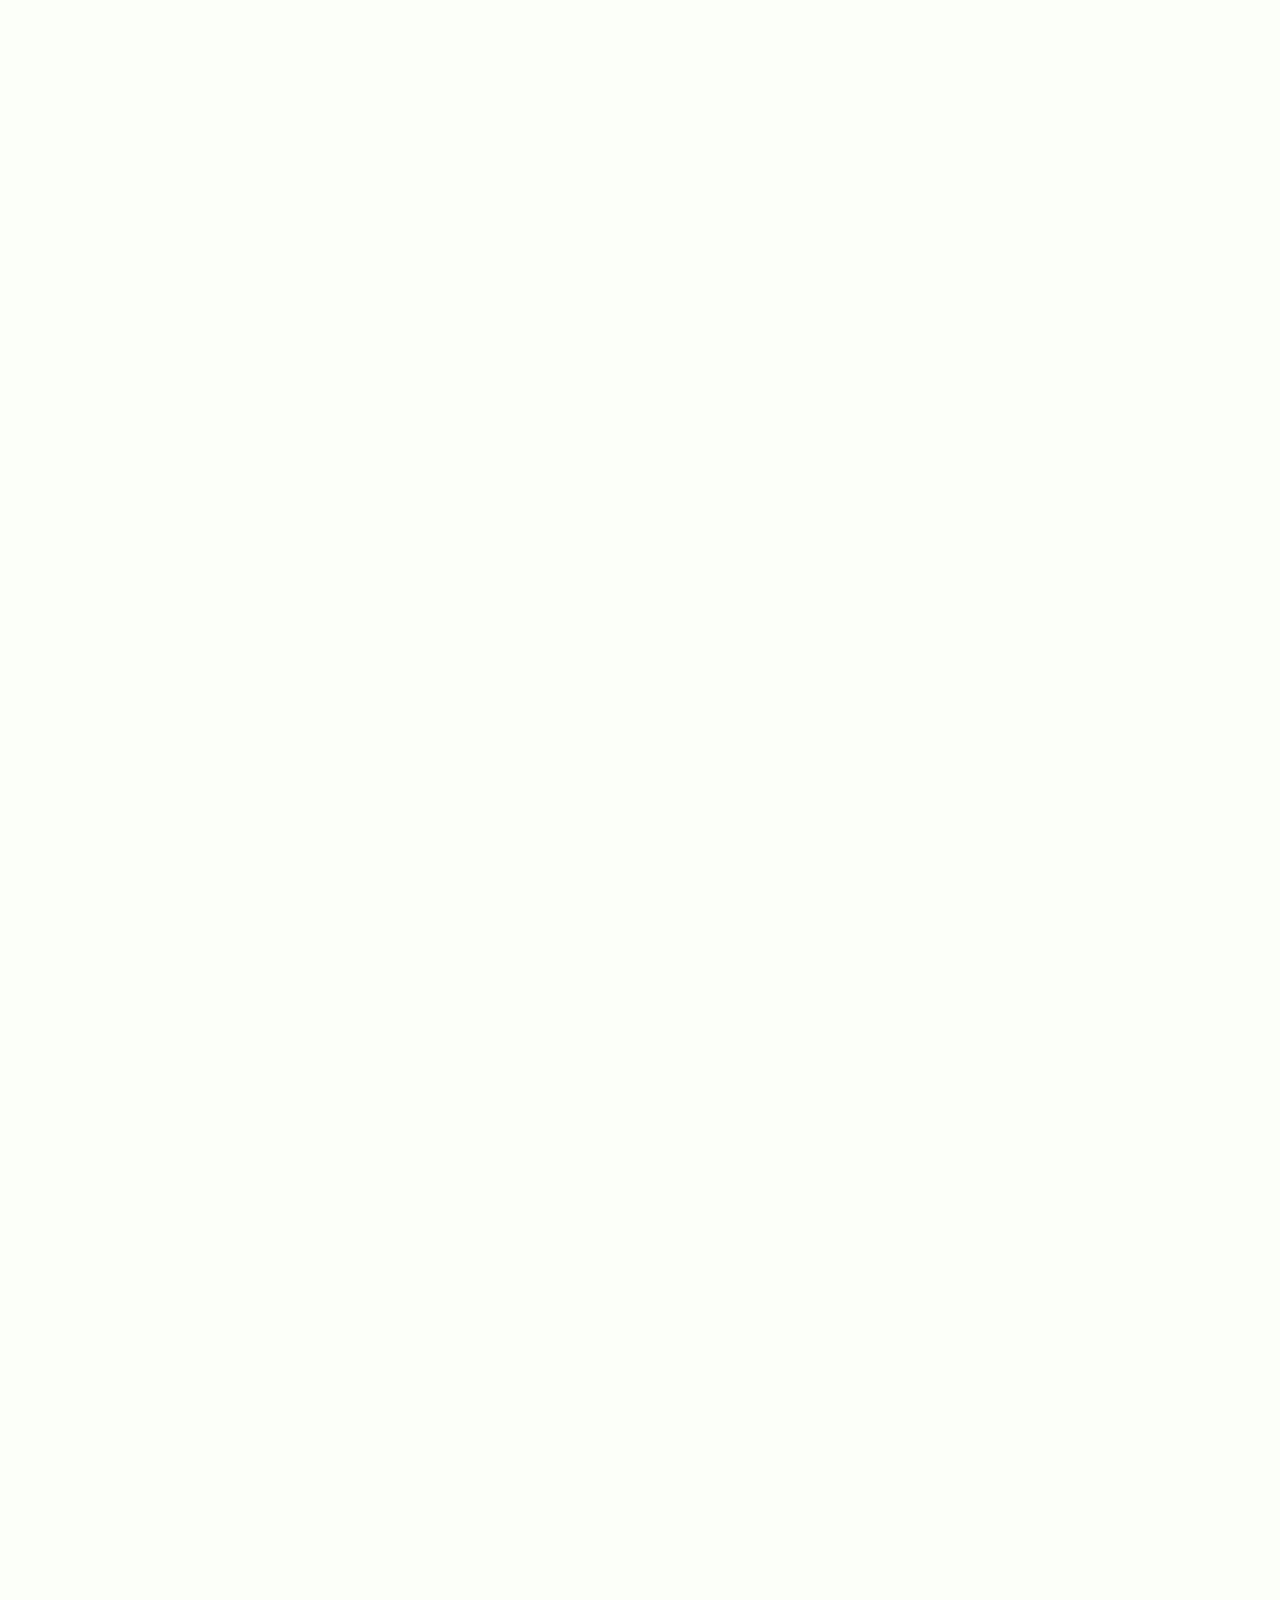
==== commit 5b704c1e: "added about section photo and fadeIn jQuery logic" ====
--- a/index.html
+++ b/index.html
@@ -15,7 +15,7 @@
     <div style="background-color: rgba(252,255,249);">
 
         <!-- Social media sidebar -->
-        <div style="position: fixed; bottom: 0px; left: 40px;">
+        <div style="position: fixed; bottom: 0px; left: 40px;" class="fadeonload">
             <ul id="social-list" style="list-style: none; display: flex; flex-direction: column; margin: 0; padding: 0;">
                 <li>
                     <a id="github-btn" href="https://github.com/jyelton4" target="_blank">
@@ -33,14 +33,14 @@
         </div>
 
         <!-- Email sidebar -->
-        <div style="position: fixed; bottom: 0px; right: 40px;">
+        <div style="position: fixed; bottom: 0px; right: 40px;" class="fadeonload">
             <div id="email">
                 <a href="#contact-section" style="text-decoration: none; writing-mode: vertical-rl; margin: auto; padding: 10px;">jyelton2040@gmail.com</a>
             </div>
         </div>
 
         <!-- Nav -->
-        <div id="nav-bar" style="display: flex; justify-content: space-between; padding: 10px 40px;">
+        <div id="nav-bar" style="display: flex; justify-content: space-between; padding: 10px 40px;" class="fadeonload">
             <a href="#">JY</a>
             <div style="justify-content: space-between;">
                 <a href="#about-section">About<span>&nbsp;/</span></a>
@@ -53,38 +53,43 @@
         <div style="width: 70%; margin: 0 auto;">
             
             <!-- Logo -->
-            <div style="text-align: center; margin: 50px 0 15px 0;">
+            <div style="text-align: center; margin: 50px 0 15px 0;" class="fadeonload">
                 <img src="./assets/img/teton_art.png" alt="#" style="width: auto; max-height: 100%;">
             </div>
 
             <!-- Header -->
-            <div style="text-align: center; margin-bottom: 100px">
+            <div style="text-align: center; margin-bottom: 125px" class="fadeonload">
                 <h1 style="margin-bottom: 10px;">JACOB YELTON</h1>
                 <h2>FULL-STACK ENGINEER / GIS DEVELOPER</h2>
             </div>
 
             <!-- About -->
-            <div id="about-section" style="text-align: left; padding: 25px; margin-bottom: 100px;">
-                <h4>ABOUT</h4>
-                <p>I'm Jacob Yelton, a full-stack software engineer and mountain enthusiast. 
-                    The thirst for freedom defines my person and informs my perspectives on design. 
-                    I arrived in the software world by way of geographic information science and data analytics. 
-                    My previous background includes GIS/geospatial research, ArcPy scripting, relational database management + administration, 
-                    software support/UAT, and scientific field data collection. 
-                    I am now firmly planted in the world of software + web application development. 
-                    I will graduate from the University of Denver Full-Stack Web Development in November 2018. Whenever possible, 
-                    I can be found climbing mountains, rock, snow, and trails. Sweating for the next objective, always and forever.
-                </p>
+            <div id="about-section" style="text-align: left; padding: 25px; margin: 125px 0px;">
+                <h2 class="fadeIn-fast">ABOUT</h2>
+                <div style="display: flex;" class="fadeIn-slow">
+                    <img src="./assets/img/IMG_1184.png" alt="#" style="width: 40%; max-width: 350px;">
+                    <p style="margin: 0px 25px;">
+                        I'm Jacob Yelton, a full-stack software engineer and mountain enthusiast. 
+                        The thirst for freedom defines my person and informs my perspectives on design. 
+                        I arrived in the software world by way of geographic information science and data analytics. 
+                        My previous background includes GIS/geospatial research, ArcPy scripting, relational database management + administration, 
+                        software support/UAT, and scientific field data collection. 
+                        I am now firmly planted in the world of software + web application development. 
+                        I will graduate from the University of Denver Full-Stack Web Development in November 2018. Whenever possible, 
+                        I can be found climbing mountains, rock, snow, and trails. Sweating for the next objective, always and forever.
+                    </p>
+                </div>
             </div>
 
             <!-- Experience -->
 
             <!-- Work -->
                 <!-- Featured Projects -->
-            <div id="porfolio-section" style="padding: 25px; margin-bottom: 100px">
-                <h4>PROJECTS</h4>
-
-                <div style="position: relative; margin: 0 15px 25px 15px">
+            <div id="porfolio-section" style="padding: 25px; margin: 250px 0px 125px 0px">
+                <h2 class="fadeIn-fast">PROJECTS</h2>
+                <div>
+
+                <div style="position: relative; margin: 0 15px 25px 15px" class="fadeIn-slow">
                     <div style="position: absolute; display: block; width: 45%; border: 1px solid darkgray; top: 75px; background-color: rgba(245,245,245,0.85); padding: 15px;">
                         <p style="font-size: 16px;">A mobile-responsive app that helps Denverites find their next favorite neighborhood. Users rank the attributes that deliver the greatest quality of life, a geospatial engine searches for the highest concentration of those attributes, and returns suggested neighborhoods.</p>
                     </div>
@@ -104,7 +109,7 @@
                     </div>
                 </div>
 
-                <div style="position: relative; margin: 80px 15px 25px 15px;">
+                <div style="position: relative; margin: 80px 15px 25px 15px;" class="fadeIn-slow">
                     <div style="right: 0; text-align: right; position: absolute; display: block; width: 45%; border: 1px solid darkgray; background-color: rgba(245,245,245,0.85); top: 75px; padding: 15px;">
                         <p style="font-size: 16px;">A mobile-responsive app that crafts a point-of-entry to the great sport of rock climbing. A simple yet elegant button-based form UI creates a user's profile and directs their experience to suitable areas, routes, gyms, meetups, et cetera.</p>
                     </div>
@@ -126,7 +131,7 @@
 
                     <!-- Other Projects -->
                 <div>
-                    <div style="display: flex; justify-content: space-between; margin: 80px 5px 20px 5px;">
+                    <div style="display: flex; justify-content: space-between; margin: 80px 5px 20px 5px;" class="fadeIn-slow">
                         <div style="border: 1px solid black; background-color: rgba(245,245,245,0.85); width: 30%; height: 300px; margin: 0 10px; padding: 15px;">
                             <div style="display: flex; justify-content: space-between;">
                                 <div>
@@ -165,7 +170,7 @@
                             <p>JS / jQuery / Bootstrap</p>
                         </div>
                     </div>
-                    <div style="display: flex; justify-content: space-between; margin: 0px 5px 20px 5px;">
+                    <div style="display: flex; justify-content: space-between; margin: 0px 5px 20px 5px;" class="fadeIn-slow">
                         <div style="border: 1px solid black; background-color: rgba(245,245,245,0.85); width: 30%; height: 300px; margin: 0 10px; padding: 15px;">
                             <div style="display: flex; justify-content: space-between;">
                                 <div>
@@ -213,30 +218,30 @@
 
             </div>
 
-            <!-- Contact -->
-            <div id="contact-section" style="padding: 25px; margin-bottom: 100px;">
-                <h4>CONTACT</h4>
-                <div>
-                    <form id="contact-form" onsubmit="this.reset()">
-                        <div>
-                            <label for="name">Name:</label>
-                            <input id="name">
-                        </div>
-                        <div>
-                            <label for="email">Email:</label>
-                            <input id="email">
-                        </div>
-                        <div>
-                            <label for="message">Message:</label>
-                            <textarea id="message"></textarea>
-                        </div>
-                        <div>
-                            <button class="button" type="submit">Send your message</button>
-                        </div>
-                    </form>
-                </div>
-            </div>
-
+        </div>
+
+        <!-- Contact -->
+        <div id="contact-section" style="padding: 25px; margin-bottom: 125px;">
+            <h2 class="fadeIn-fast">CONTACT</h2>
+            <div class="fadeIn-slow">
+                <form id="contact-form" onsubmit="this.reset()">
+                    <div>
+                        <label for="name">Name:</label>
+                        <input id="name">
+                    </div>
+                    <div>
+                        <label for="email">Email:</label>
+                        <input id="email">
+                    </div>
+                    <div>
+                        <label for="message">Message:</label>
+                        <textarea id="message"></textarea>
+                    </div>
+                    <div>
+                        <button class="button" type="submit">Send your message</button>
+                    </div>
+                </form>
+            </div>
         </div>
     
     </div>
--- a/assets/stylesheets/main.css
+++ b/assets/stylesheets/main.css
@@ -1,6 +1,6 @@
 #intro-tagline,#mission-stmt { margin-top: 25px; }
 h1 { font-size: 3.5rem; line-height: 110%; margin: 0; font-family: "Playfair Display"; }
-h2 { font-size: 2rem; line-height: 110%; margin: 0; font-family: "Playfair Display"; }
+h2 { font-size: 2rem; line-height: 110%; margin: 0; font-family: "Playfair Display"; margin: 30px 15px;}
 h6 { font-family: "Oswald"; font-size: 1.5rem; text-decoration: underline; }
 p { font-family: "Playfair Display"; font-size: 1.15rem; }
 #logo img { width: 100%;  margin-top: 50px;  }
@@ -49,84 +49,88 @@
 }
 
 form {
-    /* Center the form on the page */
-    margin: 0 15px;
-    width: 400px;
-    /* Form outline */
-    padding: 1em;
-    border: 1px solid #CCC;
-    /* border-radius: 1em; */
-    background-color: rgba(245,245,245,0.85);
-  }
-  
-  form div + div {
-    margin-top: 1em;
-  }
-  
-  label {
-    /* Uniform size & alignment */
-    display: inline-block;
-    width: 90px;
-    text-align: right;
-  }
-  
-  input, 
-  textarea {
-    /* To make sure that all text fields have the same font settings
-       By default, textareas have a monospace font */
-    font: 1em sans-serif;
-  
-    /* Uniform text field size */
-    width: 300px;
-    box-sizing: border-box;
-  
-    /* Match form field borders */
-    border: 1px solid #999;
-  }
-  
-  input:focus, 
-  textarea:focus {
-    /* Additional highlight for focused elements */
-    border-color: #000;
-  }
-  
-  textarea {
-    /* Align multiline text fields with their labels */
-    vertical-align: top;
-  
-    /* Provide space to type some text */
-    height: 5em;
-  }
-  
-  button {
-    /* This extra margin represent roughly the same space as the space
-       between the labels and their text fields */
-    margin-left: 90px;
-  }
+  /* Center the form on the page */
+  margin: 0 15px;
+  width: 400px;
+  /* Form outline */
+  padding: 1em;
+  border: 1px solid #CCC;
+  /* border-radius: 1em; */
+  background-color: rgba(245,245,245,0.85);
+}
 
-  /* .tint {
-    position: relative;
-    float: left;
-    cursor: pointer;
-  }
-  
-  .tint:before {
-    content: "";
-    display: block;
-    position: absolute;
-    top: 0;
-    bottom: 0;
-    left: 0;
-    right: 0;
-    background: rgba(245, 245, 245, 0.15);
-    transition: background .3s linear;
-  }
-  
-  .tint:hover:before {
-    background: none;
-  } */
+form div + div {
+  margin-top: 1em;
+}
 
-  body {
-      margin: 0;
-      padding: 0;
-  }+label {
+  /* Uniform size & alignment */
+  display: inline-block;
+  width: 90px;
+  text-align: right;
+}
+
+input, 
+textarea {
+  /* To make sure that all text fields have the same font settings
+      By default, textareas have a monospace font */
+  font: 1em sans-serif;
+
+  /* Uniform text field size */
+  width: 300px;
+  box-sizing: border-box;
+
+  /* Match form field borders */
+  border: 1px solid #999;
+}
+
+input:focus, 
+textarea:focus {
+  /* Additional highlight for focused elements */
+  border-color: #000;
+}
+
+textarea {
+  /* Align multiline text fields with their labels */
+  vertical-align: top;
+
+  /* Provide space to type some text */
+  height: 5em;
+}
+
+button {
+  /* This extra margin represent roughly the same space as the space
+      between the labels and their text fields */
+  margin-left: 90px;
+}
+
+/* .tint {
+  position: relative;
+  float: left;
+  cursor: pointer;
+}
+
+.tint:before {
+  content: "";
+  display: block;
+  position: absolute;
+  top: 0;
+  bottom: 0;
+  left: 0;
+  right: 0;
+  background: rgba(245, 245, 245, 0.15);
+  transition: background .3s linear;
+}
+
+.tint:hover:before {
+  background: none;
+} */
+
+body {
+    margin: 0;
+    padding: 0;
+}
+.fadeIn-slow, .fadeIn-fast, .fadeonload
+{
+    opacity:0;
+}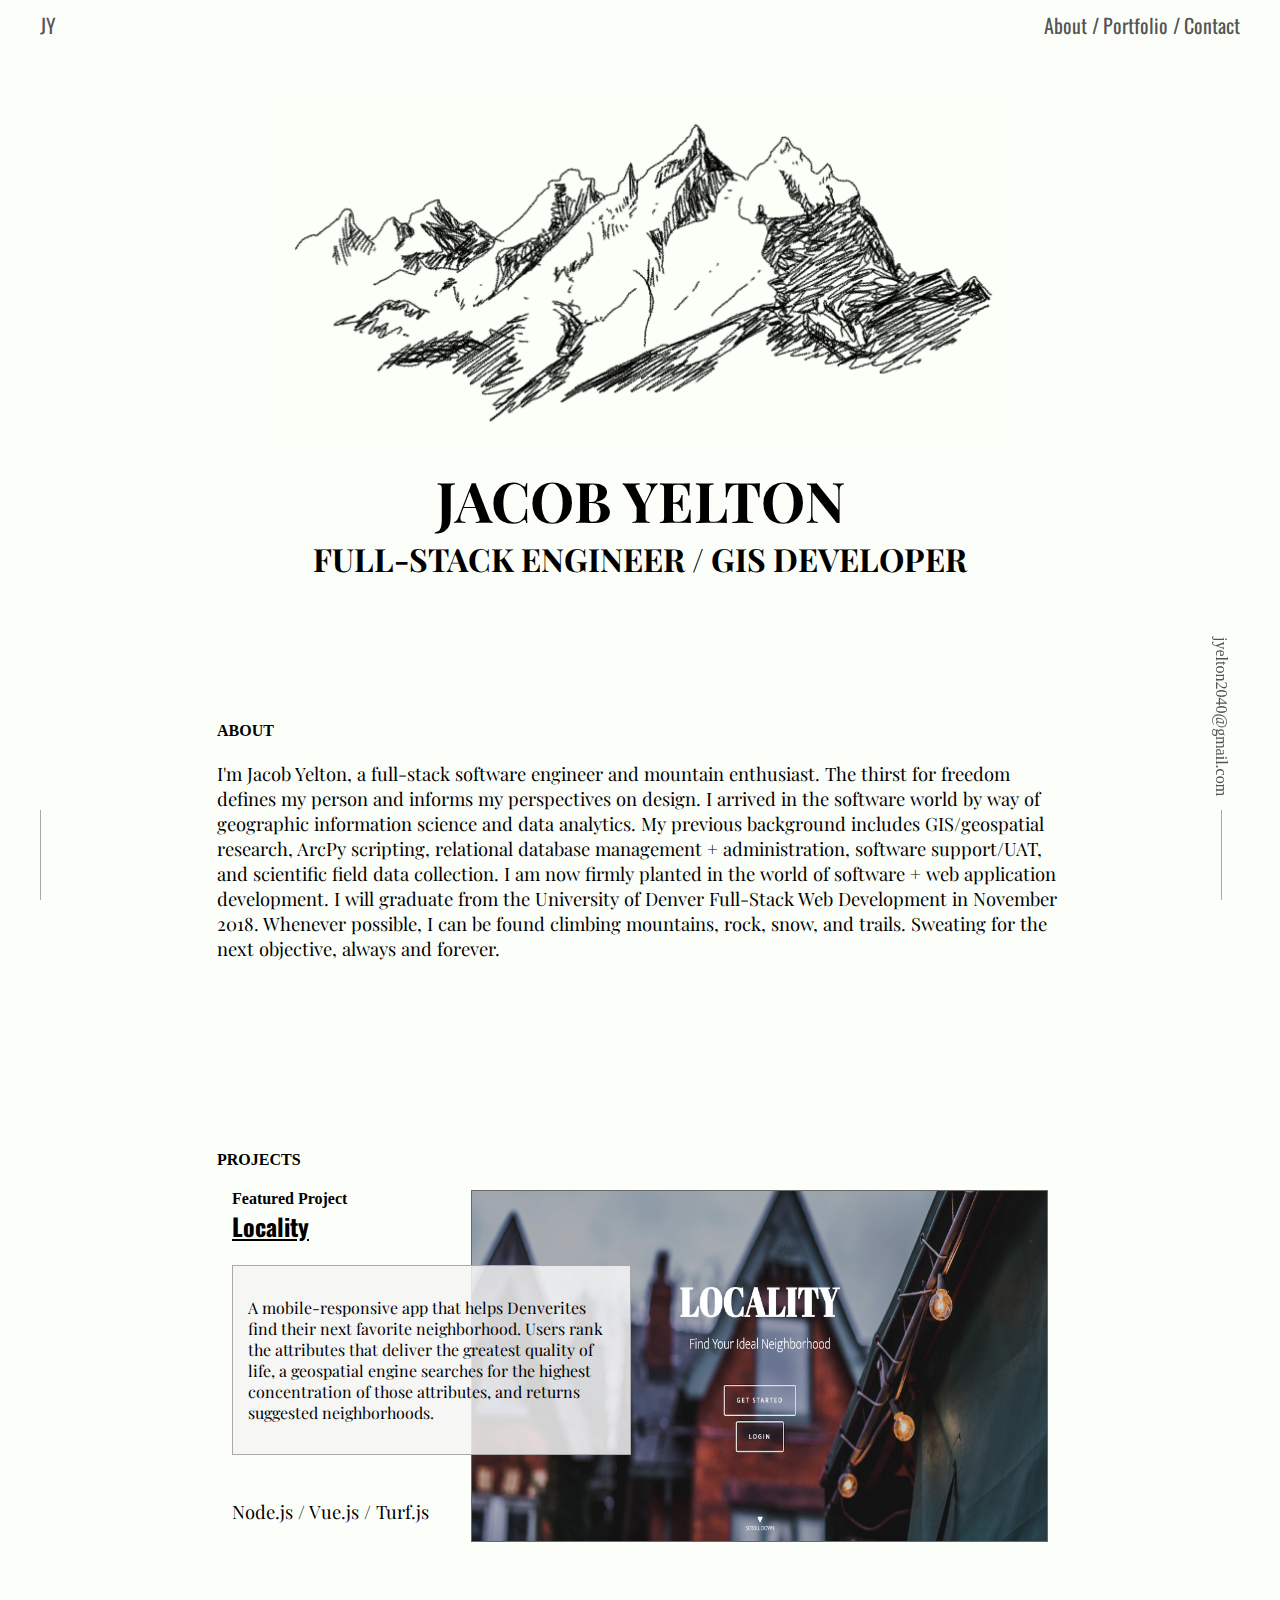
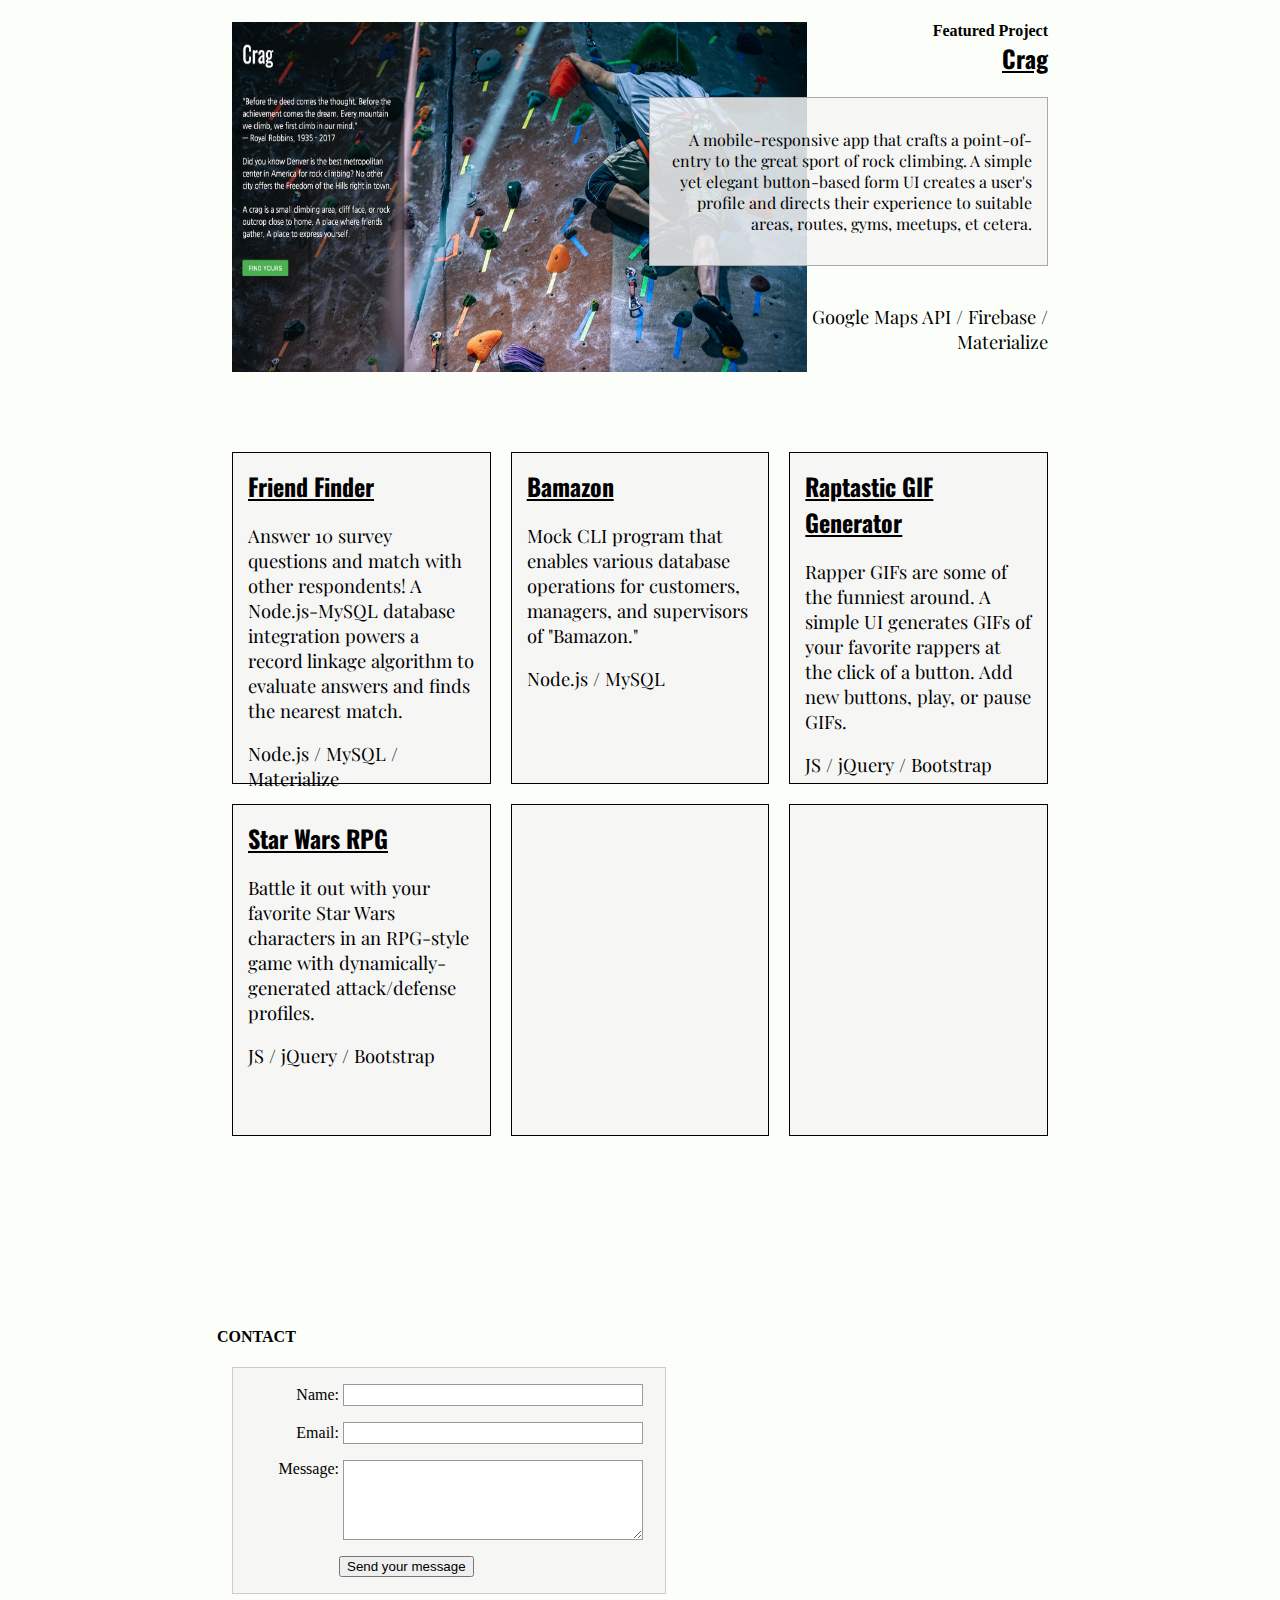
==== commit 2e365f62: "Revert "added about section photo and fadeIn jQuery logic"" ====
--- a/index.html
+++ b/index.html
@@ -15,7 +15,7 @@
     <div style="background-color: rgba(252,255,249);">
 
         <!-- Social media sidebar -->
-        <div style="position: fixed; bottom: 0px; left: 40px;" class="fadeonload">
+        <div style="position: fixed; bottom: 0px; left: 40px;">
             <ul id="social-list" style="list-style: none; display: flex; flex-direction: column; margin: 0; padding: 0;">
                 <li>
                     <a id="github-btn" href="https://github.com/jyelton4" target="_blank">
@@ -33,14 +33,14 @@
         </div>
 
         <!-- Email sidebar -->
-        <div style="position: fixed; bottom: 0px; right: 40px;" class="fadeonload">
+        <div style="position: fixed; bottom: 0px; right: 40px;">
             <div id="email">
                 <a href="#contact-section" style="text-decoration: none; writing-mode: vertical-rl; margin: auto; padding: 10px;">jyelton2040@gmail.com</a>
             </div>
         </div>
 
         <!-- Nav -->
-        <div id="nav-bar" style="display: flex; justify-content: space-between; padding: 10px 40px;" class="fadeonload">
+        <div id="nav-bar" style="display: flex; justify-content: space-between; padding: 10px 40px;">
             <a href="#">JY</a>
             <div style="justify-content: space-between;">
                 <a href="#about-section">About<span>&nbsp;/</span></a>
@@ -53,43 +53,38 @@
         <div style="width: 70%; margin: 0 auto;">
             
             <!-- Logo -->
-            <div style="text-align: center; margin: 50px 0 15px 0;" class="fadeonload">
+            <div style="text-align: center; margin: 50px 0 15px 0;">
                 <img src="./assets/img/teton_art.png" alt="#" style="width: auto; max-height: 100%;">
             </div>
 
             <!-- Header -->
-            <div style="text-align: center; margin-bottom: 125px" class="fadeonload">
+            <div style="text-align: center; margin-bottom: 100px">
                 <h1 style="margin-bottom: 10px;">JACOB YELTON</h1>
                 <h2>FULL-STACK ENGINEER / GIS DEVELOPER</h2>
             </div>
 
             <!-- About -->
-            <div id="about-section" style="text-align: left; padding: 25px; margin: 125px 0px;">
-                <h2 class="fadeIn-fast">ABOUT</h2>
-                <div style="display: flex;" class="fadeIn-slow">
-                    <img src="./assets/img/IMG_1184.png" alt="#" style="width: 40%; max-width: 350px;">
-                    <p style="margin: 0px 25px;">
-                        I'm Jacob Yelton, a full-stack software engineer and mountain enthusiast. 
-                        The thirst for freedom defines my person and informs my perspectives on design. 
-                        I arrived in the software world by way of geographic information science and data analytics. 
-                        My previous background includes GIS/geospatial research, ArcPy scripting, relational database management + administration, 
-                        software support/UAT, and scientific field data collection. 
-                        I am now firmly planted in the world of software + web application development. 
-                        I will graduate from the University of Denver Full-Stack Web Development in November 2018. Whenever possible, 
-                        I can be found climbing mountains, rock, snow, and trails. Sweating for the next objective, always and forever.
-                    </p>
-                </div>
+            <div id="about-section" style="text-align: left; padding: 25px; margin-bottom: 100px;">
+                <h4>ABOUT</h4>
+                <p>I'm Jacob Yelton, a full-stack software engineer and mountain enthusiast. 
+                    The thirst for freedom defines my person and informs my perspectives on design. 
+                    I arrived in the software world by way of geographic information science and data analytics. 
+                    My previous background includes GIS/geospatial research, ArcPy scripting, relational database management + administration, 
+                    software support/UAT, and scientific field data collection. 
+                    I am now firmly planted in the world of software + web application development. 
+                    I will graduate from the University of Denver Full-Stack Web Development in November 2018. Whenever possible, 
+                    I can be found climbing mountains, rock, snow, and trails. Sweating for the next objective, always and forever.
+                </p>
             </div>
 
             <!-- Experience -->
 
             <!-- Work -->
                 <!-- Featured Projects -->
-            <div id="porfolio-section" style="padding: 25px; margin: 250px 0px 125px 0px">
-                <h2 class="fadeIn-fast">PROJECTS</h2>
-                <div>
-
-                <div style="position: relative; margin: 0 15px 25px 15px" class="fadeIn-slow">
+            <div id="porfolio-section" style="padding: 25px; margin-bottom: 100px">
+                <h4>PROJECTS</h4>
+
+                <div style="position: relative; margin: 0 15px 25px 15px">
                     <div style="position: absolute; display: block; width: 45%; border: 1px solid darkgray; top: 75px; background-color: rgba(245,245,245,0.85); padding: 15px;">
                         <p style="font-size: 16px;">A mobile-responsive app that helps Denverites find their next favorite neighborhood. Users rank the attributes that deliver the greatest quality of life, a geospatial engine searches for the highest concentration of those attributes, and returns suggested neighborhoods.</p>
                     </div>
@@ -109,7 +104,7 @@
                     </div>
                 </div>
 
-                <div style="position: relative; margin: 80px 15px 25px 15px;" class="fadeIn-slow">
+                <div style="position: relative; margin: 80px 15px 25px 15px;">
                     <div style="right: 0; text-align: right; position: absolute; display: block; width: 45%; border: 1px solid darkgray; background-color: rgba(245,245,245,0.85); top: 75px; padding: 15px;">
                         <p style="font-size: 16px;">A mobile-responsive app that crafts a point-of-entry to the great sport of rock climbing. A simple yet elegant button-based form UI creates a user's profile and directs their experience to suitable areas, routes, gyms, meetups, et cetera.</p>
                     </div>
@@ -131,7 +126,7 @@
 
                     <!-- Other Projects -->
                 <div>
-                    <div style="display: flex; justify-content: space-between; margin: 80px 5px 20px 5px;" class="fadeIn-slow">
+                    <div style="display: flex; justify-content: space-between; margin: 80px 5px 20px 5px;">
                         <div style="border: 1px solid black; background-color: rgba(245,245,245,0.85); width: 30%; height: 300px; margin: 0 10px; padding: 15px;">
                             <div style="display: flex; justify-content: space-between;">
                                 <div>
@@ -170,7 +165,7 @@
                             <p>JS / jQuery / Bootstrap</p>
                         </div>
                     </div>
-                    <div style="display: flex; justify-content: space-between; margin: 0px 5px 20px 5px;" class="fadeIn-slow">
+                    <div style="display: flex; justify-content: space-between; margin: 0px 5px 20px 5px;">
                         <div style="border: 1px solid black; background-color: rgba(245,245,245,0.85); width: 30%; height: 300px; margin: 0 10px; padding: 15px;">
                             <div style="display: flex; justify-content: space-between;">
                                 <div>
@@ -218,30 +213,30 @@
 
             </div>
 
-        </div>
-
-        <!-- Contact -->
-        <div id="contact-section" style="padding: 25px; margin-bottom: 125px;">
-            <h2 class="fadeIn-fast">CONTACT</h2>
-            <div class="fadeIn-slow">
-                <form id="contact-form" onsubmit="this.reset()">
-                    <div>
-                        <label for="name">Name:</label>
-                        <input id="name">
-                    </div>
-                    <div>
-                        <label for="email">Email:</label>
-                        <input id="email">
-                    </div>
-                    <div>
-                        <label for="message">Message:</label>
-                        <textarea id="message"></textarea>
-                    </div>
-                    <div>
-                        <button class="button" type="submit">Send your message</button>
-                    </div>
-                </form>
-            </div>
+            <!-- Contact -->
+            <div id="contact-section" style="padding: 25px; margin-bottom: 100px;">
+                <h4>CONTACT</h4>
+                <div>
+                    <form id="contact-form" onsubmit="this.reset()">
+                        <div>
+                            <label for="name">Name:</label>
+                            <input id="name">
+                        </div>
+                        <div>
+                            <label for="email">Email:</label>
+                            <input id="email">
+                        </div>
+                        <div>
+                            <label for="message">Message:</label>
+                            <textarea id="message"></textarea>
+                        </div>
+                        <div>
+                            <button class="button" type="submit">Send your message</button>
+                        </div>
+                    </form>
+                </div>
+            </div>
+
         </div>
     
     </div>
--- a/assets/stylesheets/main.css
+++ b/assets/stylesheets/main.css
@@ -1,6 +1,6 @@
 #intro-tagline,#mission-stmt { margin-top: 25px; }
 h1 { font-size: 3.5rem; line-height: 110%; margin: 0; font-family: "Playfair Display"; }
-h2 { font-size: 2rem; line-height: 110%; margin: 0; font-family: "Playfair Display"; margin: 30px 15px;}
+h2 { font-size: 2rem; line-height: 110%; margin: 0; font-family: "Playfair Display"; }
 h6 { font-family: "Oswald"; font-size: 1.5rem; text-decoration: underline; }
 p { font-family: "Playfair Display"; font-size: 1.15rem; }
 #logo img { width: 100%;  margin-top: 50px;  }
@@ -49,88 +49,84 @@
 }
 
 form {
-  /* Center the form on the page */
-  margin: 0 15px;
-  width: 400px;
-  /* Form outline */
-  padding: 1em;
-  border: 1px solid #CCC;
-  /* border-radius: 1em; */
-  background-color: rgba(245,245,245,0.85);
-}
+    /* Center the form on the page */
+    margin: 0 15px;
+    width: 400px;
+    /* Form outline */
+    padding: 1em;
+    border: 1px solid #CCC;
+    /* border-radius: 1em; */
+    background-color: rgba(245,245,245,0.85);
+  }
+  
+  form div + div {
+    margin-top: 1em;
+  }
+  
+  label {
+    /* Uniform size & alignment */
+    display: inline-block;
+    width: 90px;
+    text-align: right;
+  }
+  
+  input, 
+  textarea {
+    /* To make sure that all text fields have the same font settings
+       By default, textareas have a monospace font */
+    font: 1em sans-serif;
+  
+    /* Uniform text field size */
+    width: 300px;
+    box-sizing: border-box;
+  
+    /* Match form field borders */
+    border: 1px solid #999;
+  }
+  
+  input:focus, 
+  textarea:focus {
+    /* Additional highlight for focused elements */
+    border-color: #000;
+  }
+  
+  textarea {
+    /* Align multiline text fields with their labels */
+    vertical-align: top;
+  
+    /* Provide space to type some text */
+    height: 5em;
+  }
+  
+  button {
+    /* This extra margin represent roughly the same space as the space
+       between the labels and their text fields */
+    margin-left: 90px;
+  }
 
-form div + div {
-  margin-top: 1em;
-}
+  /* .tint {
+    position: relative;
+    float: left;
+    cursor: pointer;
+  }
+  
+  .tint:before {
+    content: "";
+    display: block;
+    position: absolute;
+    top: 0;
+    bottom: 0;
+    left: 0;
+    right: 0;
+    background: rgba(245, 245, 245, 0.15);
+    transition: background .3s linear;
+  }
+  
+  .tint:hover:before {
+    background: none;
+  } */
 
-label {
-  /* Uniform size & alignment */
-  display: inline-block;
-  width: 90px;
-  text-align: right;
-}
-
-input, 
-textarea {
-  /* To make sure that all text fields have the same font settings
-      By default, textareas have a monospace font */
-  font: 1em sans-serif;
-
-  /* Uniform text field size */
-  width: 300px;
-  box-sizing: border-box;
-
-  /* Match form field borders */
-  border: 1px solid #999;
-}
-
-input:focus, 
-textarea:focus {
-  /* Additional highlight for focused elements */
-  border-color: #000;
-}
-
-textarea {
-  /* Align multiline text fields with their labels */
-  vertical-align: top;
-
-  /* Provide space to type some text */
-  height: 5em;
-}
-
-button {
-  /* This extra margin represent roughly the same space as the space
-      between the labels and their text fields */
-  margin-left: 90px;
-}
-
-/* .tint {
-  position: relative;
-  float: left;
-  cursor: pointer;
-}
-
-.tint:before {
-  content: "";
-  display: block;
-  position: absolute;
-  top: 0;
-  bottom: 0;
-  left: 0;
-  right: 0;
-  background: rgba(245, 245, 245, 0.15);
-  transition: background .3s linear;
-}
-
-.tint:hover:before {
-  background: none;
-} */
-
-body {
-    margin: 0;
-    padding: 0;
-}
-.fadeIn-slow, .fadeIn-fast, .fadeonload
-{
-    opacity:0;
-}+  body {
+      margin: 0;
+      padding: 0;
+  }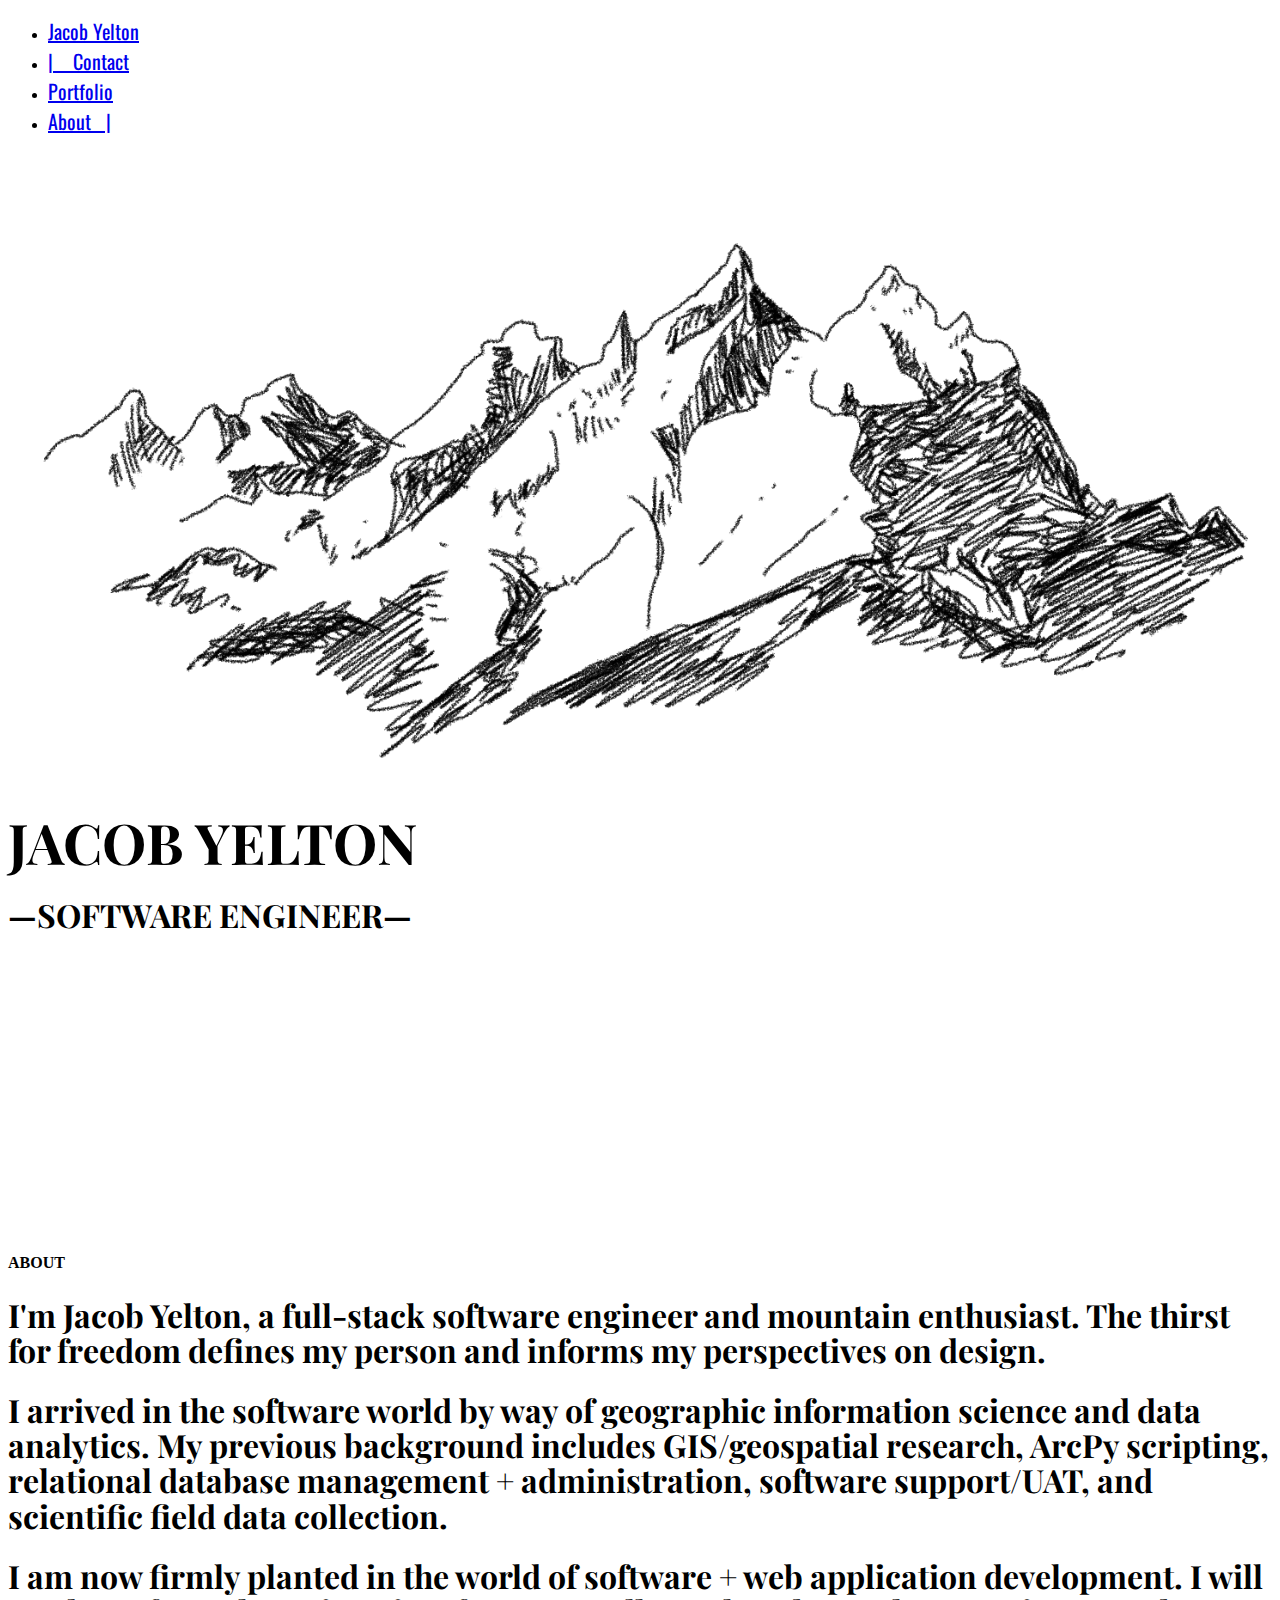
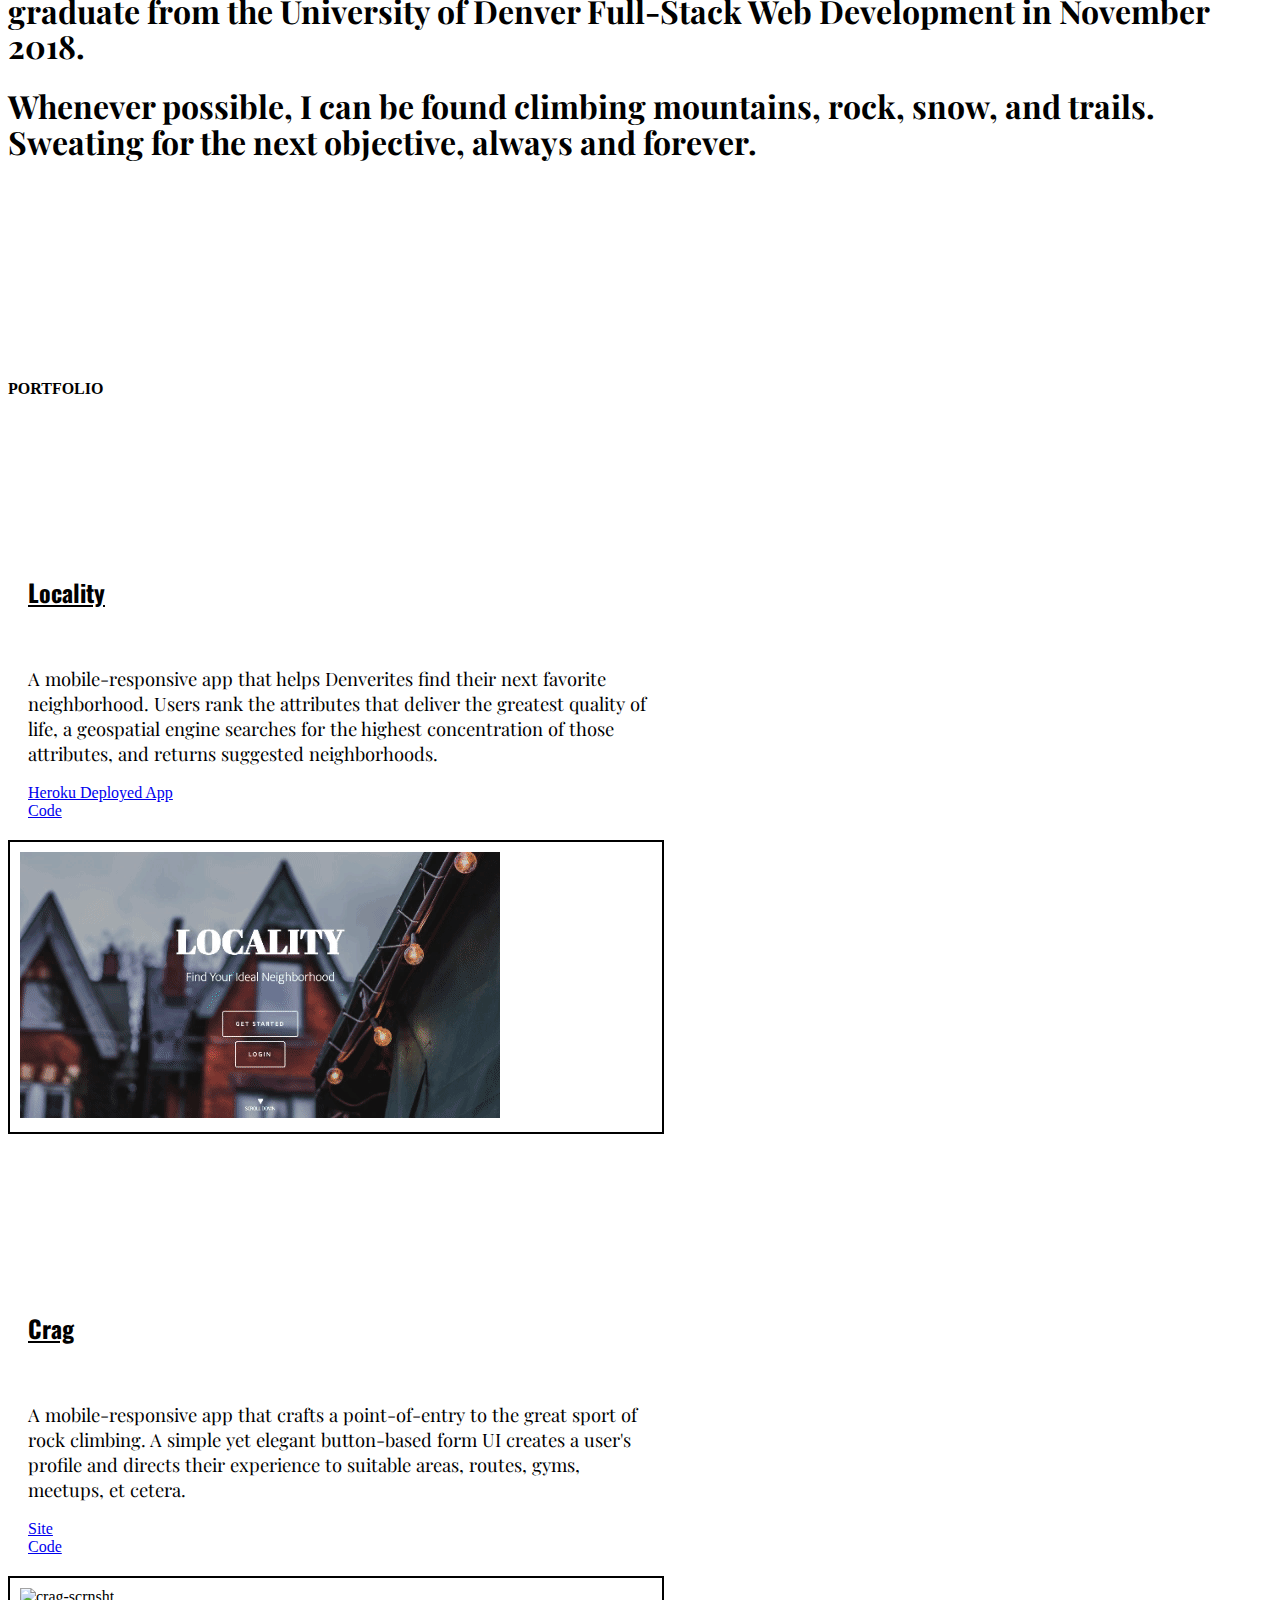
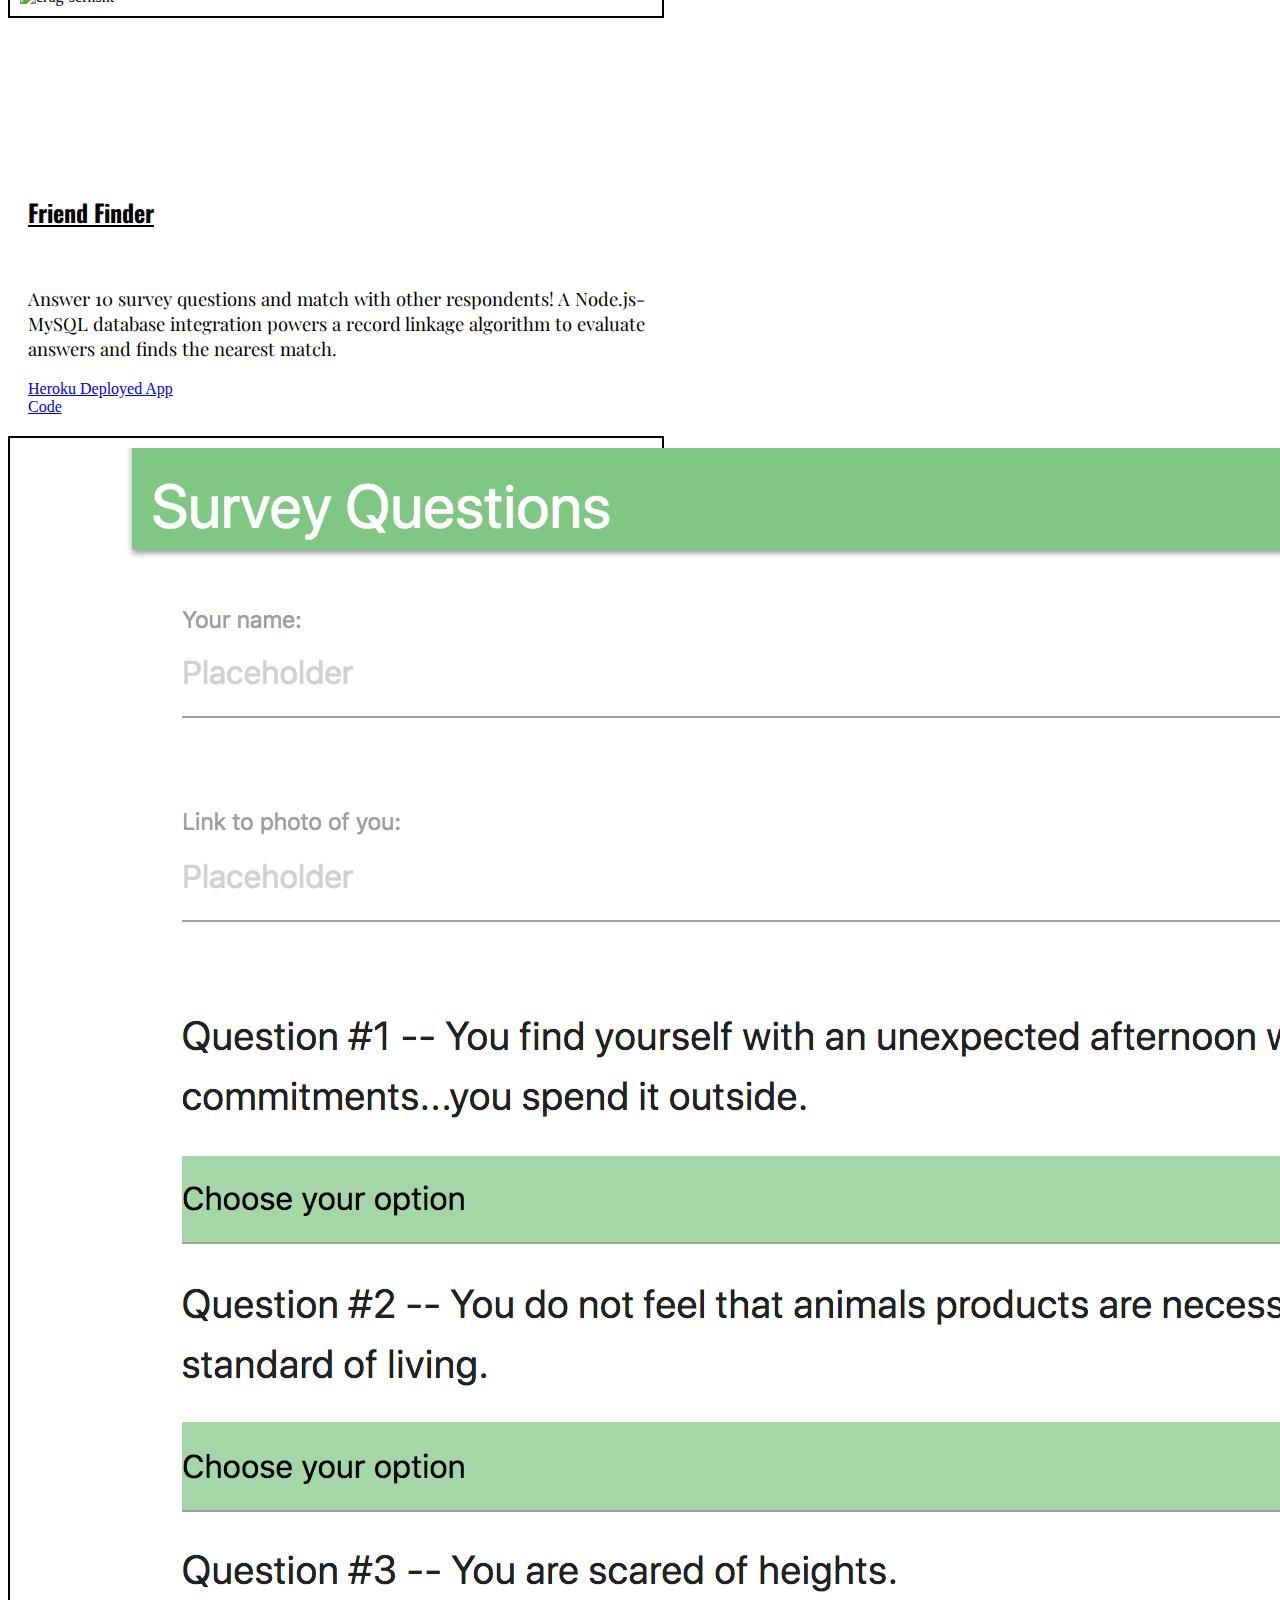
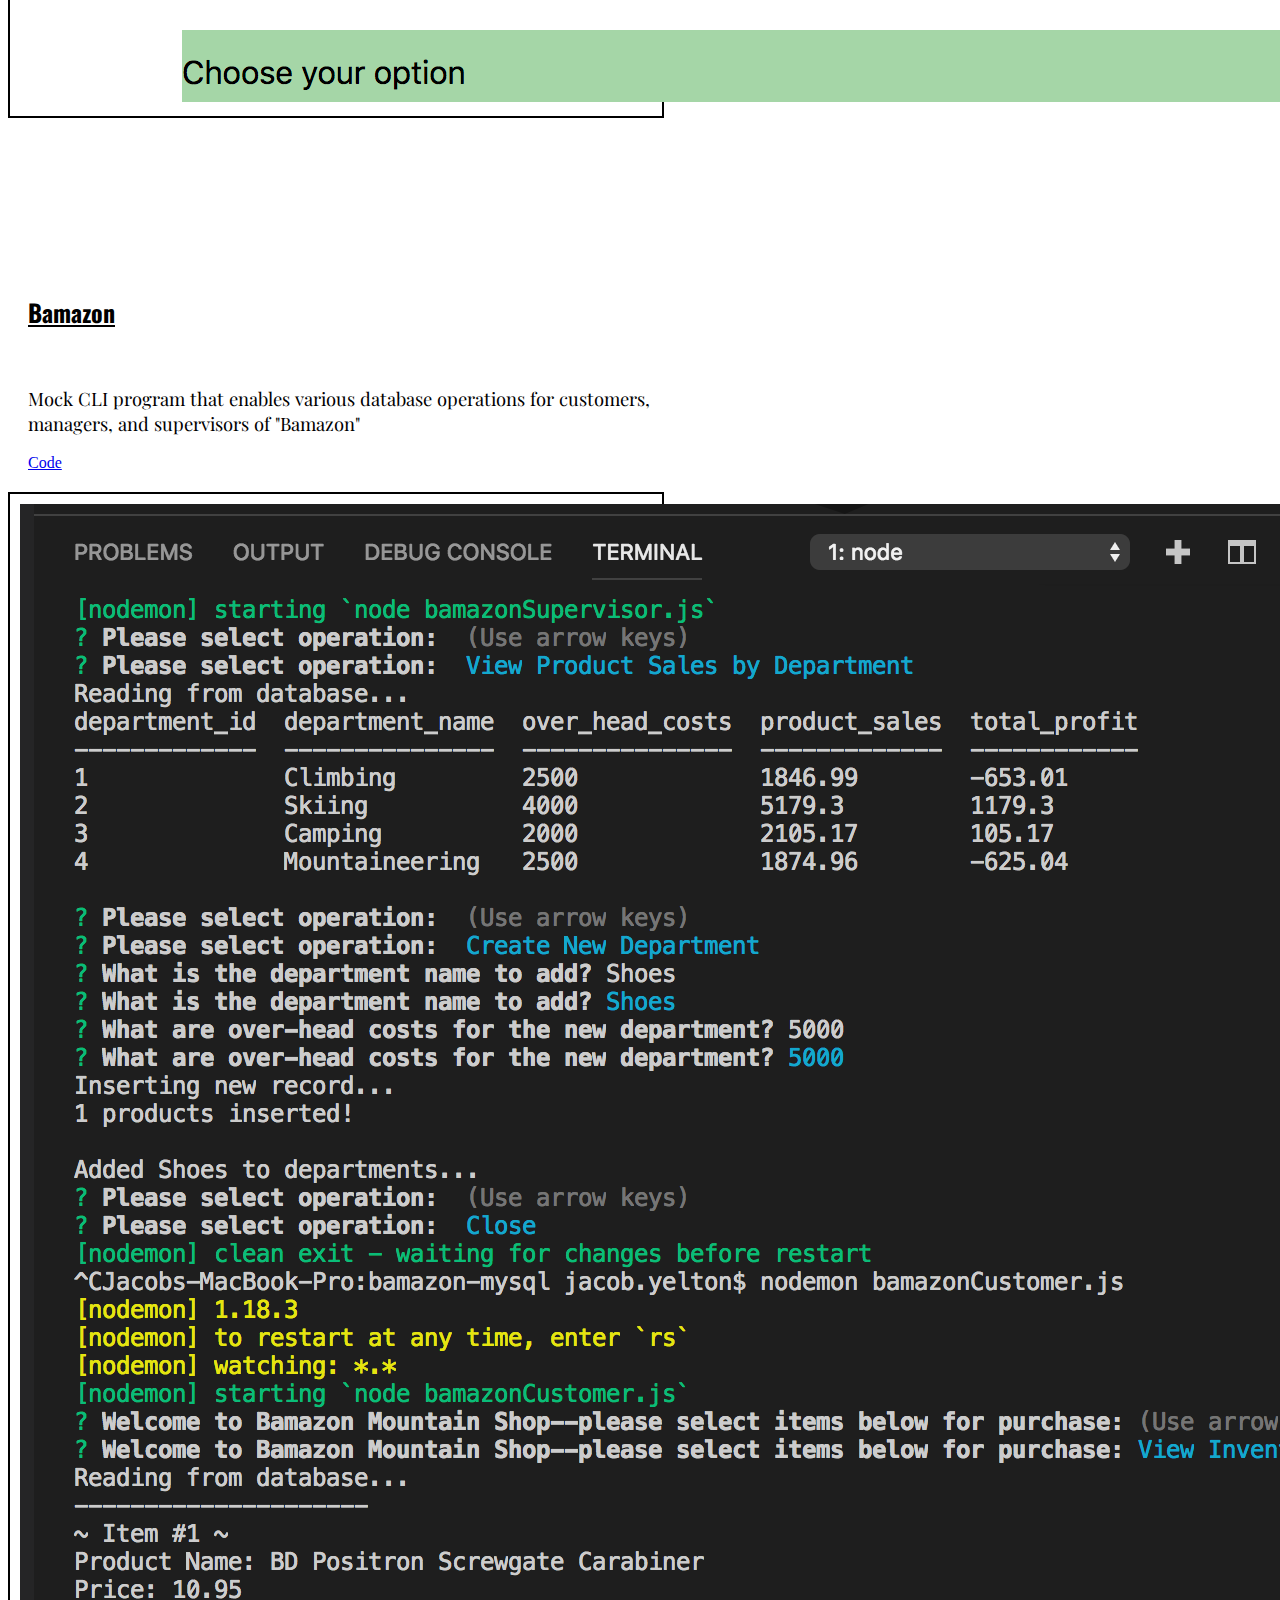
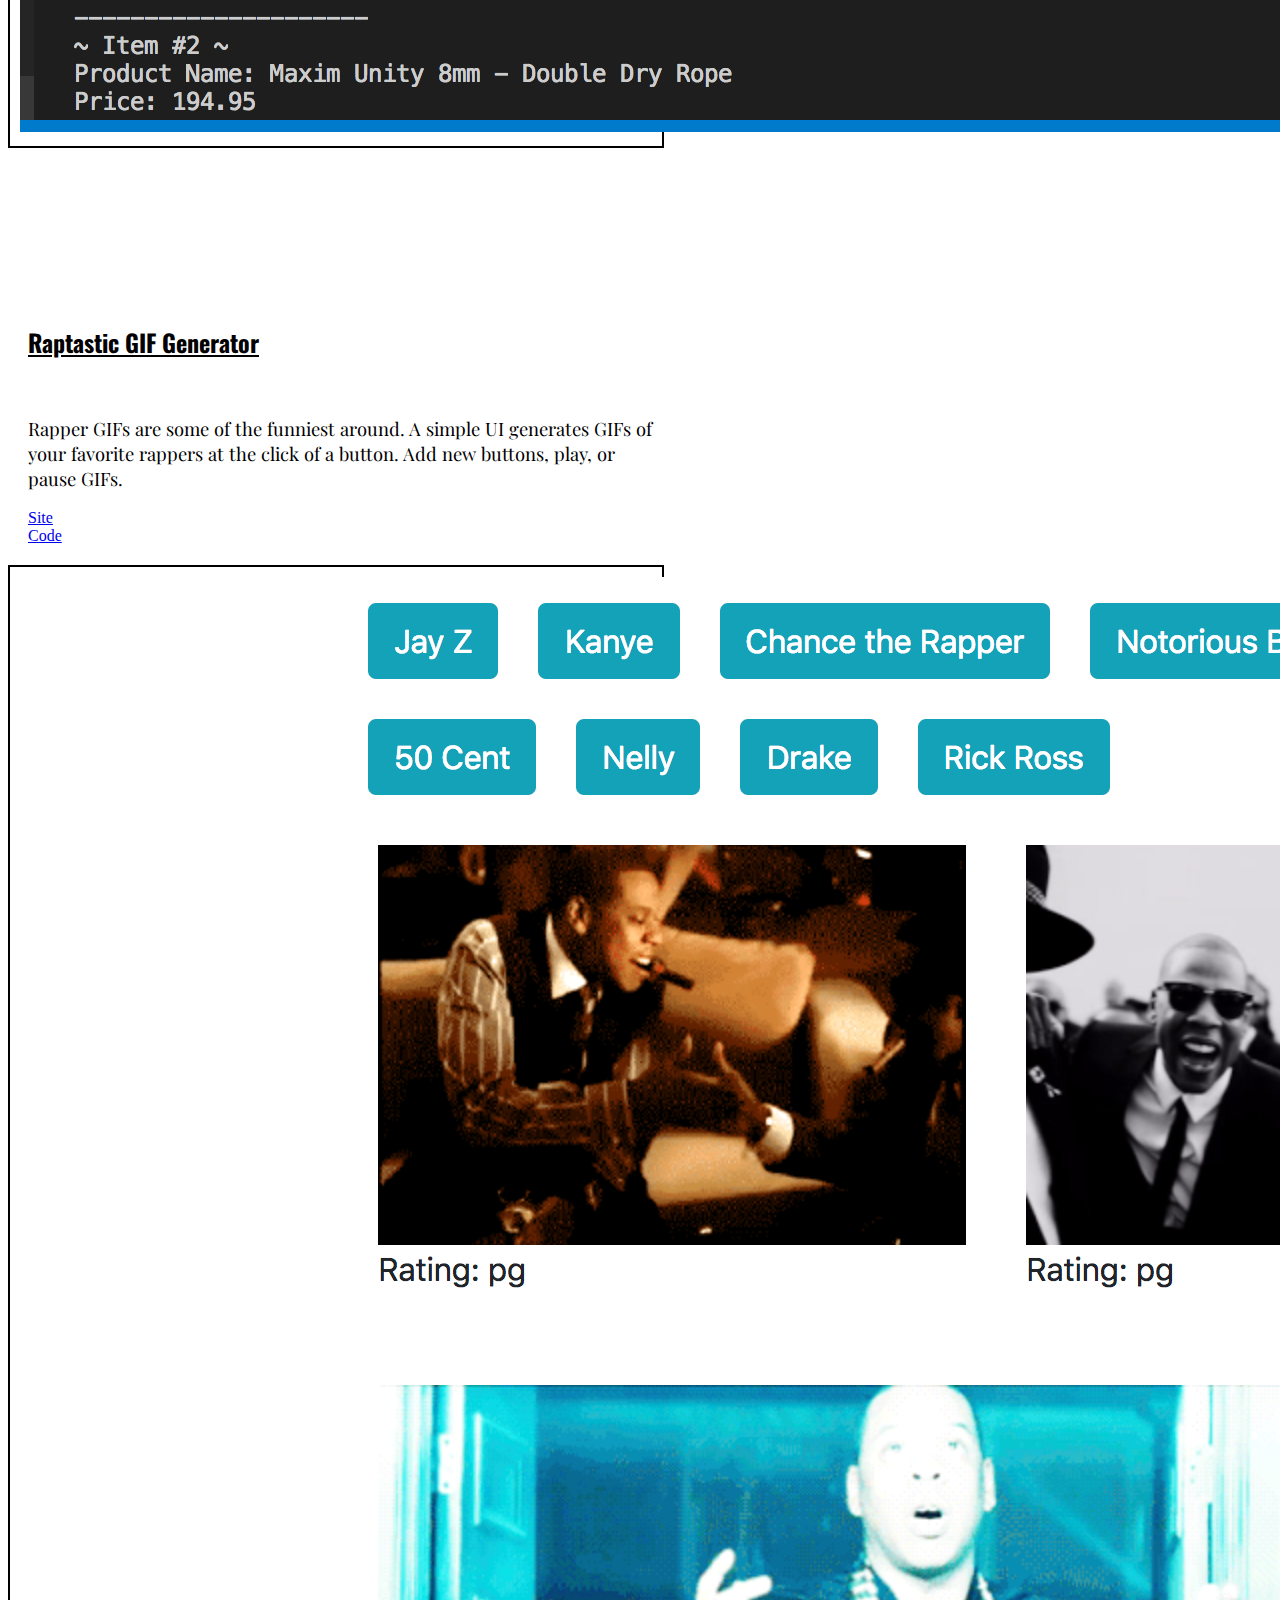
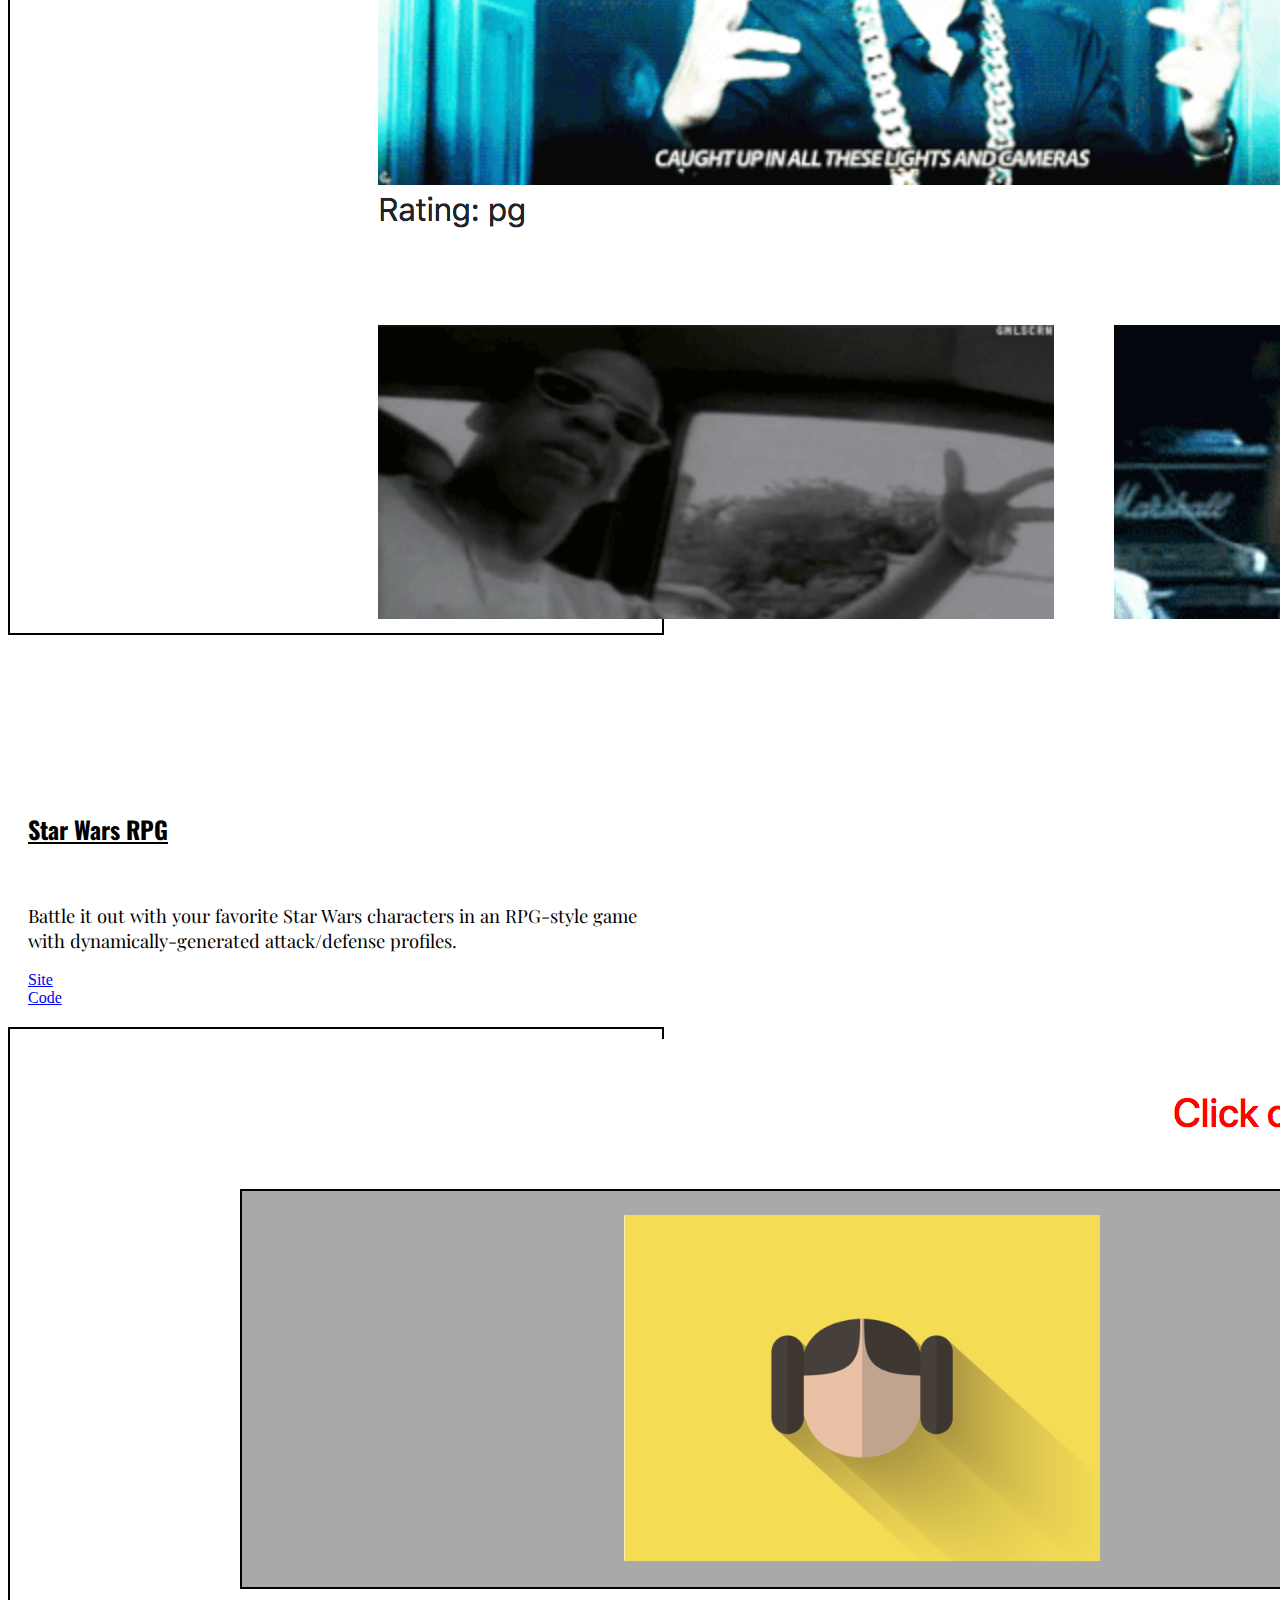
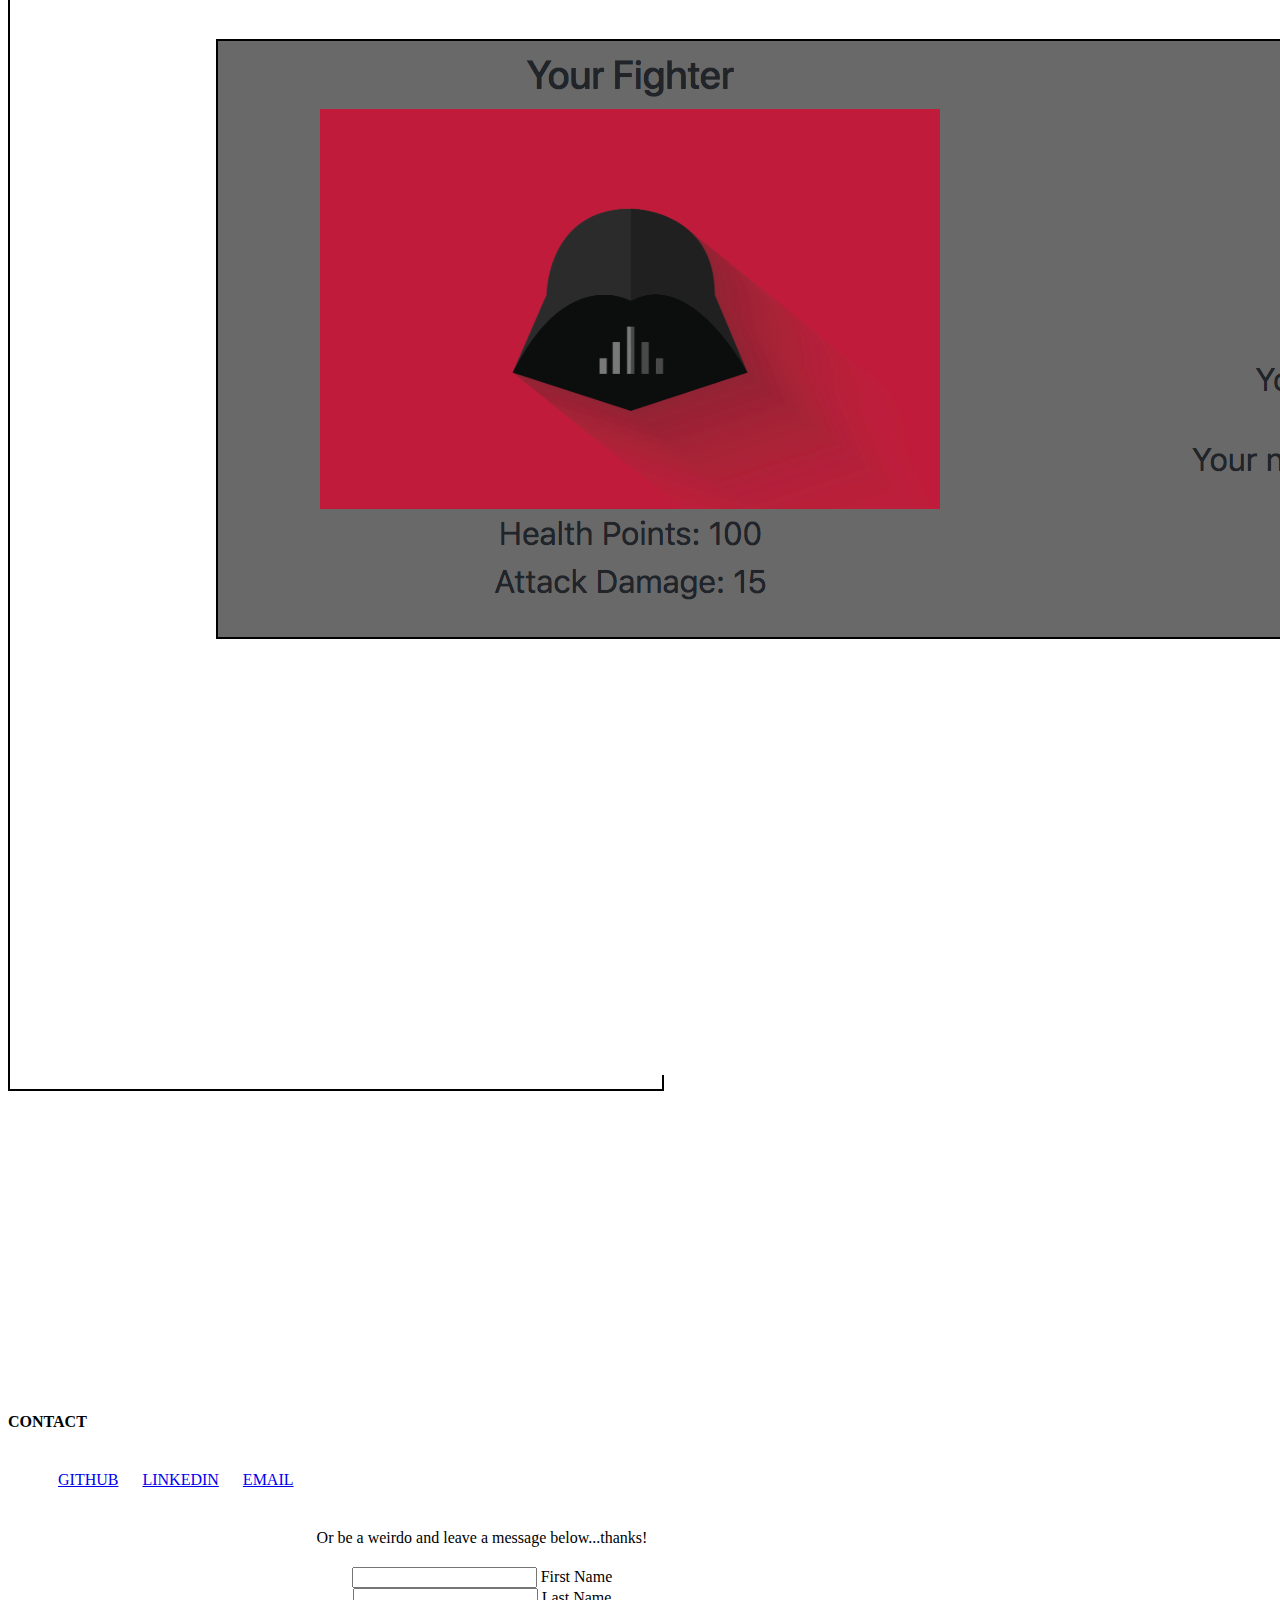
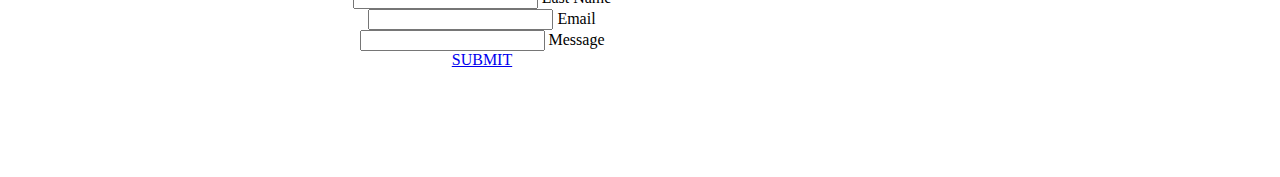
==== commit 3bc166e7: "Revert "overhauled website and setup message integration with AWS"" ====
--- a/index.html
+++ b/index.html
@@ -1,248 +1,186 @@
 <!DOCTYPE html>
-<html lang="en">
+<html>
 <head>
-    <meta charset="UTF-8">
-    <meta name="viewport" content="width=device-width, initial-scale=1.0">
-    <meta http-equiv="X-UA-Compatible" content="ie=edge">
+    <meta charset="utf-8" />
+    <meta http-equiv="X-UA-Compatible" content="IE=edge">
     <title>Jacob Yelton</title>
+    <meta name="viewport" content="width=device-width, initial-scale=1">
+    <link rel="stylesheet" type="text/css" media="screen" href="main.css" />
+    <link rel="stylesheet" href="https://cdnjs.cloudflare.com/ajax/libs/materialize/1.0.0-rc.2/css/materialize.min.css">
     <link href="https://fonts.googleapis.com/css?family=Playfair+Display|Oswald|Shrikhand" rel="stylesheet">
     <link rel="stylesheet" href="https://use.fontawesome.com/releases/v5.1.1/css/all.css" integrity="sha384-O8whS3fhG2OnA5Kas0Y9l3cfpmYjapjI0E4theH4iuMD+pLhbf6JI0jIMfYcK3yZ" crossorigin="anonymous">
-    <link rel="stylesheet" type="text/css" media="screen" href="assets/stylesheets/main.css" />
+    <script src="main.js"></script>
+    <style>
+    
+        #intro-tagline,#mission-stmt { margin-top: 25px; }
+        h1 { font-size: 3.5rem; line-height: 110%; margin: 0; font-family: "Playfair Display"; }
+        h2 { font-size: 2rem; line-height: 110%; margin: 0; font-family: "Playfair Display"; }
+        h6 { font-family: "Oswald"; font-size: 1.5rem; text-decoration: underline; }
+        p { font-family: "Playfair Display"; font-size: 1.15rem; }
+        #logo img { width: 100%;  margin-top: 50px;  }
+        #nav-items a { font-size: 1.25rem; font-family: "Oswald"; }
+        header { margin-bottom: 200px; }
+        .project-box { margin: 100px 0px; }
+        .project-desc { width: 50%;  padding: 20px;}
+        .project-img { width: 50%; border: 0.15rem solid black; padding: 10px; }
+        .section { padding: 100px 0px; }
+        #form-wrapper { text-align: center; width: 75% }
+        .contact-btns { margin: 40px; }
+        .btn-large { margin: 10px; }
+        #message-msg { border: 0.1rem solid black; }
+        .chip { margin-bottom: 20px; }
+
+    </style>
 </head>
 <body>
 
-    <!-- Container -->
-    <div style="background-color: rgba(252,255,249);">
-
-        <!-- Social media sidebar -->
-        <div style="position: fixed; bottom: 0px; left: 40px;">
-            <ul id="social-list" style="list-style: none; display: flex; flex-direction: column; margin: 0; padding: 0;">
-                <li>
-                    <a id="github-btn" href="https://github.com/jyelton4" target="_blank">
-                    <i class="fab fa-github-square"></i></a>
-                </li>
-                <li>
-                    <a id="linkedin-btn" href="https://www.linkedin.com/in/jacobyelton/" target="_blank">
-                    <i class="fab fa-linkedin"></i></a>
-                </li>
-                <li>
-                    <a id="instagram-btn" href="https://www.instagram.com/shark_wallace/" target="_blank">
-                    <i class="fab fa-instagram"></i></a>
-                </li>
-            </ul>
-        </div>
-
-        <!-- Email sidebar -->
-        <div style="position: fixed; bottom: 0px; right: 40px;">
-            <div id="email">
-                <a href="#contact-section" style="text-decoration: none; writing-mode: vertical-rl; margin: auto; padding: 10px;">jyelton2040@gmail.com</a>
+    <div id="site" class="container">
+        <div id="nav-bar">
+            <div class="wrapper white">
+                <ul id="nav-items" class="center hide-on-med-and-down row">
+                    <li><a href="#" class="left black-text col s2">Jacob Yelton</a></li>
+                    <li><a href="#contact-section" class="right black-text col s1"><span>|&nbsp;&nbsp;&nbsp;&nbsp;</span>Contact</a></li>
+                    <li><a href="#porfolio-section" class="right black-text col s1">Portfolio</a></li>
+                    <li><a href="#about-section" class="right black-text col s1">About<span>&nbsp;&nbsp;&nbsp;|</span></a></li>
+                </ul>
             </div>
         </div>
-
-        <!-- Nav -->
-        <div id="nav-bar" style="display: flex; justify-content: space-between; padding: 10px 40px;">
-            <a href="#">JY</a>
-            <div style="justify-content: space-between;">
-                <a href="#about-section">About<span>&nbsp;/</span></a>
-                <a href="#porfolio-section">Portfolio<span>&nbsp;/</span></a>
-                <a href="#contact-section">Contact</a>
+        <div id="logo">
+            <img src="./assets/images/teton_art.png" alt="#">
+        </div>
+        <header class="intro-section center">
+            <h1 id="greeting">JACOB YELTON</h1>
+            <h2 id="intro-tagline">&mdash;SOFTWARE ENGINEER&mdash;</h2>
+        </header>
+        <div id="about-section" class="row section">
+            <h4 class=" section-header center">ABOUT</h4>
+            <div class="col s10">
+                <h2 id="intro-tagline">I'm Jacob Yelton, a full-stack software engineer and mountain enthusiast. The thirst for freedom defines my person and informs my perspectives on design.</h2>
+                <h2 id="intro-tagline">I arrived in the software world by way of geographic information science and data analytics. My previous background includes GIS/geospatial research, ArcPy scripting, relational database management + administration, software support/UAT, and scientific field data collection.</h2>
+                <h2 id="intro-tagline">I am now firmly planted in the world of software + web application development. I will graduate from the University of Denver Full-Stack Web Development in November 2018.</h2>
+                <h2 id="intro-tagline">Whenever possible, I can be found climbing mountains, rock, snow, and trails. Sweating for the next objective, always and forever.</h2>
             </div>
         </div>
+        <div id="porfolio-section" class="section">
+            <h4 class="section-header center">PORTFOLIO</h4>
+            <div class="project-box row">
+                <div class="project-desc left">
+                    <h6>Locality</h6>
+                    <p>A mobile-responsive app that helps Denverites find their next favorite neighborhood. Users rank the attributes that deliver the greatest quality of life, a geospatial engine searches for the highest concentration of those attributes, and returns suggested neighborhoods.</p>
+                    <a href="https://locality-app.herokuapp.com">Heroku Deployed App</a>
+                        <br>
+                    <a href="https://locality-app.herokuapp.com">Code</a>
+                </div>
+                <div class="project-img right valign-wrapper">
+                    <img src="./assets/images/locality.gif" alt="crag-scrnsht" class="responsive-img">
+                </div>
+            </div>
+            <div class="project-box row">
+                <div class="project-desc right">
+                    <h6>Crag</h6>
+                    <p>A mobile-responsive app that crafts a point-of-entry to the great sport of rock climbing. A simple yet elegant button-based form UI creates a user's profile and directs their experience to suitable areas, routes, gyms, meetups, et cetera.</p>
+                    <a href="https://jyelton4.github.io/crag-app/">Site</a>
+                        <br>
+                    <a href="https://github.com/jyelton4/locality-app-prd">Code</a>
+                </div>
+                <div class="project-img right valign-wrapper">
+                    <img src="./assets/images/crag-scrnsht.png" alt="crag-scrnsht" class="responsive-img">
+                </div>
+            </div>
+            <div class="project-box row">
+                <div class="project-desc left">
+                    <h6>Friend Finder</h6>
+                    <p>Answer 10 survey questions and match with other respondents! A Node.js-MySQL database integration powers a record linkage algorithm to evaluate answers and finds the nearest match.</p>
+                    <a href="https://fathomless-beach-88767.herokuapp.com/">Heroku Deployed App</a>
+                        <br>
+                    <a href="https://github.com/jyelton4/friend-finder-app">Code</a>
+                </div>
+                <div class="project-img right valign-wrapper">
+                    <img src="./assets/images/friend-finder-scrnsht.png" alt="ff-scrnsht" class="responsive-img">
+                </div>
+            </div>
+            <div class="project-box row">
+                <div class="project-desc right">
+                    <h6>Bamazon</h6>
+                    <p>Mock CLI program that enables various database operations for customers, managers, and supervisors of "Bamazon"</p>
+                    <a href="https://github.com/jyelton4/bamazon-mysql">Code</a>
+                </div>
+                <div class="project-img right valign-wrapper">
+                    <img src="./assets/images/bamazon-scrnsht.png" alt="bamazon-scrnsht" class="responsive-img">
+                </div>
+            </div>
+            <div class="project-box row">
+                <div class="project-desc left">
+                    <h6>Raptastic GIF Generator</h6>
+                    <p>Rapper GIFs are some of the funniest around. A simple UI generates GIFs of your favorite rappers at the click of a button. Add new buttons, play, or pause GIFs.</p>
+                    <a href="https://jyelton4.github.io/GifTastic-app/">Site</a>
+                        <br>
+                    <a href="https://github.com/jyelton4/GifTastic-app">Code</a>
+                </div>
+                <div class="project-img left valign-wrapper">
+                    <img src="./assets/images/giftastic-app-scrnsht.png" alt="gif-gen-scrnsht" class="responsive-img">
+                </div>
+            </div>
+            <div class="project-box row">
+                <div class="project-desc right">
+                    <h6>Star Wars RPG</h6>
+                    <p>Battle it out with your favorite Star Wars characters in an RPG-style game with dynamically-generated attack/defense profiles.</p>
+                    <a href="https://jyelton4.github.io/star-wars-rpg/">Site</a>
+                        <br>
+                    <a href="https://github.com/jyelton4/star-wars-rpg">Code</a>
+                </div>
+                <div class="project-img right valign-wrapper">
+                    <img src="./assets/images/star-wars-rpg-scrnsht.png" alt="rpg-scrnsht" class="responsive-img">
+                </div>
+            </div>
+        </div>
+        <div id="contact-section" class="section">
+            <h4 class="section-header center">CONTACT</h4>
+            <div class="contact-btns center">
+                <a id="github-btn" class="waves-effect waves-light btn-large grey darken-3" href="https://github.com/jyelton4" target="_blank">
+                <i class="fab fa-github-square"></i> GITHUB</a>
 
-        <!-- Main wrapper -->
-        <div style="width: 70%; margin: 0 auto;">
-            
-            <!-- Logo -->
-            <div style="text-align: center; margin: 50px 0 15px 0;">
-                <img src="./assets/img/teton_art.png" alt="#" style="width: auto; max-height: 100%;">
+                <a id="linkedin-btn" class="waves-effect waves-light btn-large grey darken-3" href="https://www.linkedin.com/in/jacobyelton/" target="_blank">
+                <i class="fab fa-linkedin"></i>LINKEDIN</a>
+
+                <a id="email-btn" class="waves-effect waves-light btn-large grey darken-3" href="mailto:jyelton2040@gmail.com">
+                <i class="fa fa-envelope"></i>EMAIL</a>
             </div>
-
-            <!-- Header -->
-            <div style="text-align: center; margin-bottom: 100px">
-                <h1 style="margin-bottom: 10px;">JACOB YELTON</h1>
-                <h2>FULL-STACK ENGINEER / GIS DEVELOPER</h2>
-            </div>
-
-            <!-- About -->
-            <div id="about-section" style="text-align: left; padding: 25px; margin-bottom: 100px;">
-                <h4>ABOUT</h4>
-                <p>I'm Jacob Yelton, a full-stack software engineer and mountain enthusiast. 
-                    The thirst for freedom defines my person and informs my perspectives on design. 
-                    I arrived in the software world by way of geographic information science and data analytics. 
-                    My previous background includes GIS/geospatial research, ArcPy scripting, relational database management + administration, 
-                    software support/UAT, and scientific field data collection. 
-                    I am now firmly planted in the world of software + web application development. 
-                    I will graduate from the University of Denver Full-Stack Web Development in November 2018. Whenever possible, 
-                    I can be found climbing mountains, rock, snow, and trails. Sweating for the next objective, always and forever.
-                </p>
-            </div>
-
-            <!-- Experience -->
-
-            <!-- Work -->
-                <!-- Featured Projects -->
-            <div id="porfolio-section" style="padding: 25px; margin-bottom: 100px">
-                <h4>PROJECTS</h4>
-
-                <div style="position: relative; margin: 0 15px 25px 15px">
-                    <div style="position: absolute; display: block; width: 45%; border: 1px solid darkgray; top: 75px; background-color: rgba(245,245,245,0.85); padding: 15px;">
-                        <p style="font-size: 16px;">A mobile-responsive app that helps Denverites find their next favorite neighborhood. Users rank the attributes that deliver the greatest quality of life, a geospatial engine searches for the highest concentration of those attributes, and returns suggested neighborhoods.</p>
-                    </div>
-                    <div class="project-box" style="display: flex; justify-content: space-between;">
-                        <div style="display: flex; flex-direction: column; justify-content: space-between;">
-                            <div>
-                                <h4 style="margin: 0">Featured Project</h4>
-                                <h6 style="margin: 0">Locality</h6>
-                            </div>
-                            <div>
-                                <p>Node.js / Vue.js / Turf.js</p>
-                                <a href="https://github.com/jyelton4/locality-app-prd"><i class="fab fa-github"></i></a>
-                                <a href="https://locality-app.herokuapp.com"><i class="fas fa-external-link-alt"></i></a>
-                            </div>
+            <div class="row" id="form-wrapper">
+                <form class="col s12">
+                    <div class="chip">Or be a weirdo and leave a message below...thanks!</div>
+                    <div class="row">
+                        <div class="input-field col s6">
+                            <input id="first_name" type="text" class="validate">
+                            <label for="first_name">First Name</label>
                         </div>
-                        <img style="border: 1px solid dimgray;" src="./assets/img/locality-screenshot.png" alt="#">
-                    </div>
-                </div>
-
-                <div style="position: relative; margin: 80px 15px 25px 15px;">
-                    <div style="right: 0; text-align: right; position: absolute; display: block; width: 45%; border: 1px solid darkgray; background-color: rgba(245,245,245,0.85); top: 75px; padding: 15px;">
-                        <p style="font-size: 16px;">A mobile-responsive app that crafts a point-of-entry to the great sport of rock climbing. A simple yet elegant button-based form UI creates a user's profile and directs their experience to suitable areas, routes, gyms, meetups, et cetera.</p>
-                    </div>
-                    <div class="project-box" style="display: flex; justify-content: space-between;">
-                        <img src="./assets/img/crag-screenshot.png" alt="#">
-                        <div class="" style="display: flex; flex-direction: column; justify-content: space-between; text-align: right;">
-                            <div>
-                                <h4 style="margin: 0">Featured Project</h4>
-                                <h6 style="margin: 0">Crag</h6>
-                            </div>
-                            <div>
-                                <p>Google Maps API / Firebase / Materialize</p>
-                                <a href="https://github.com/jyelton4/crag-app"><i class="fab fa-github"></i></a>
-                                <a href="https://jyelton4.github.io/crag-app/"><i class="fas fa-external-link-alt"></i></a>
-                            </div>
+                        <div class="input-field col s6">
+                            <input id="last_name" type="text" class="validate">
+                            <label for="last_name">Last Name</label>
                         </div>
                     </div>
-                </div>
-
-                    <!-- Other Projects -->
-                <div>
-                    <div style="display: flex; justify-content: space-between; margin: 80px 5px 20px 5px;">
-                        <div style="border: 1px solid black; background-color: rgba(245,245,245,0.85); width: 30%; height: 300px; margin: 0 10px; padding: 15px;">
-                            <div style="display: flex; justify-content: space-between;">
-                                <div>
-                                    <i class="far fa-folder-open"></i>
-                                </div>
-                                <div>
-                                    <a href="https://github.com/jyelton4/friend-finder-app"><i class="fab fa-github"></i></a>
-                                    <a href="https://fathomless-beach-88767.herokuapp.com/"><i class="fas fa-external-link-alt"></i></a>
-                                </div>
-                            </div>
-                            <h6 style="margin: 0">Friend Finder</h6>
-                            <p>Answer 10 survey questions and match with other respondents! A Node.js-MySQL database integration powers a record linkage algorithm to evaluate answers and finds the nearest match.</p>
-                            <p>Node.js / MySQL / Materialize</p>
-                        </div>
-                        <div style="border: 1px solid black; background-color: rgba(245,245,245,0.85); width: 30%; height: 300px; margin: 0 10px; padding: 15px;">
-                            <div style="display: flex; justify-content: space-between;">
-                                <i class="far fa-folder-open"></i>
-                                <a href="https://github.com/jyelton4/bamazon-mysql"><i class="fab fa-github"></i></a>
-                            </div>
-                            <h6 style="margin: 0">Bamazon</h6>    
-                            <p>Mock CLI program that enables various database operations for customers, managers, and supervisors of "Bamazon."</p>
-                            <p>Node.js / MySQL</p>
-                        </div>
-                        <div style="border: 1px solid black; background-color: rgba(245,245,245,0.85); width: 30%; height: 300px; margin: 0 10px; padding: 15px;">
-                            <div style="display: flex; justify-content: space-between;">
-                                <div>
-                                    <i class="far fa-folder-open"></i>
-                                </div>
-                                <div>
-                                    <a href="https://github.com/jyelton4/GifTastic-app"><i class="fab fa-github"></i></a>
-                                    <a href="https://jyelton4.github.io/GifTastic-app/"><i class="fas fa-external-link-alt"></i></a>
-                                </div>
-                            </div>
-                            <h6 style="margin: 0">Raptastic GIF Generator</h6>
-                            <p>Rapper GIFs are some of the funniest around. A simple UI generates GIFs of your favorite rappers at the click of a button. Add new buttons, play, or pause GIFs.</p>
-                            <p>JS / jQuery / Bootstrap</p>
+                    <div class="row">
+                        <div class="input-field col s12">
+                            <input id="email" type="email" class="validate">
+                            <label for="email">Email</label>
                         </div>
                     </div>
-                    <div style="display: flex; justify-content: space-between; margin: 0px 5px 20px 5px;">
-                        <div style="border: 1px solid black; background-color: rgba(245,245,245,0.85); width: 30%; height: 300px; margin: 0 10px; padding: 15px;">
-                            <div style="display: flex; justify-content: space-between;">
-                                <div>
-                                    <i class="far fa-folder-open"></i>
-                                </div>
-                                <div>
-                                    <a href="https://github.com/jyelton4/star-wars-rpg"><i class="fab fa-github"></i></a>
-                                    <a href="https://jyelton4.github.io/star-wars-rpg/"><i class="fas fa-external-link-alt"></i></a>
-                                </div>
-                            </div>
-                            <h6 style="margin: 0">Star Wars RPG</h6>
-                            <p>Battle it out with your favorite Star Wars characters in an RPG-style game with dynamically-generated attack/defense profiles.</p>
-                            <p>JS / jQuery / Bootstrap</p>
-                        </div>
-                        <div style="border: 1px solid black; background-color: rgba(245,245,245,0.85); width: 30%; height: 300px; margin: 0 10px; padding: 15px;">
-                            <div style="display: flex; justify-content: space-between;">
-                                <div>
-                                    <i class="far fa-folder-open"></i>
-                                </div>
-                                <div>
-                                    <a href="https://github.com/jyelton4/star-wars-rpg"><i class="fab fa-github"></i></a>
-                                    <a href="https://jyelton4.github.io/star-wars-rpg/"><i class="fas fa-external-link-alt"></i></a>
-                                </div>
-                            </div>
-                            <h6 style="margin: 0"></h6>
-                            <p></p>
-                            <p></p>
-                        </div>
-                        <div style="border: 1px solid black; background-color: rgba(245,245,245,0.85); width: 30%; height: 300px; margin: 0 10px; padding: 15px;">
-                            <div style="display: flex; justify-content: space-between;">
-                                <div>
-                                    <i class="far fa-folder-open"></i>
-                                </div>
-                                <div>
-                                    <a href="https://github.com/jyelton4/star-wars-rpg"><i class="fab fa-github"></i></a>
-                                    <a href="https://jyelton4.github.io/star-wars-rpg/"><i class="fas fa-external-link-alt"></i></a>
-                                </div>
-                            </div>
-                            <h6 style="margin: 0"></h6>
-                            <p></p>
-                            <p></p>
+                    <div class="row">
+                        <div class="input-field col s12">
+                            <input id="message" type="text" class="validate">
+                            <label for="message">Message</label>
                         </div>
                     </div>
-                </div>
-
+                    <div class="row">
+                        <a id="submit-msg-btn" class="waves-effect waves-light btn-large grey darken-3" href="#">SUBMIT</a>
+                    </div>
+                </form>
             </div>
-
-            <!-- Contact -->
-            <div id="contact-section" style="padding: 25px; margin-bottom: 100px;">
-                <h4>CONTACT</h4>
-                <div>
-                    <form id="contact-form" onsubmit="this.reset()">
-                        <div>
-                            <label for="name">Name:</label>
-                            <input id="name">
-                        </div>
-                        <div>
-                            <label for="email">Email:</label>
-                            <input id="email">
-                        </div>
-                        <div>
-                            <label for="message">Message:</label>
-                            <textarea id="message"></textarea>
-                        </div>
-                        <div>
-                            <button class="button" type="submit">Send your message</button>
-                        </div>
-                    </form>
-                </div>
-            </div>
-
         </div>
-    
     </div>
 
-    <script src="https://code.jquery.com/jquery-3.4.1.min.js" integrity="sha256-CSXorXvZcTkaix6Yvo6HppcZGetbYMGWSFlBw8HfCJo=" crossorigin="anonymous"></script>
-    <script src="assets/js/main.js"></script>
+    <script src="https://code.jquery.com/jquery-3.3.1.slim.js" integrity="sha256-fNXJFIlca05BIO2Y5zh1xrShK3ME+/lYZ0j+ChxX2DA=" crossorigin="anonymous"></script>
+    <script src="https://cdnjs.cloudflare.com/ajax/libs/materialize/1.0.0-rc.2/js/materialize.min.js"></script>
 
 </body>
 </html>
